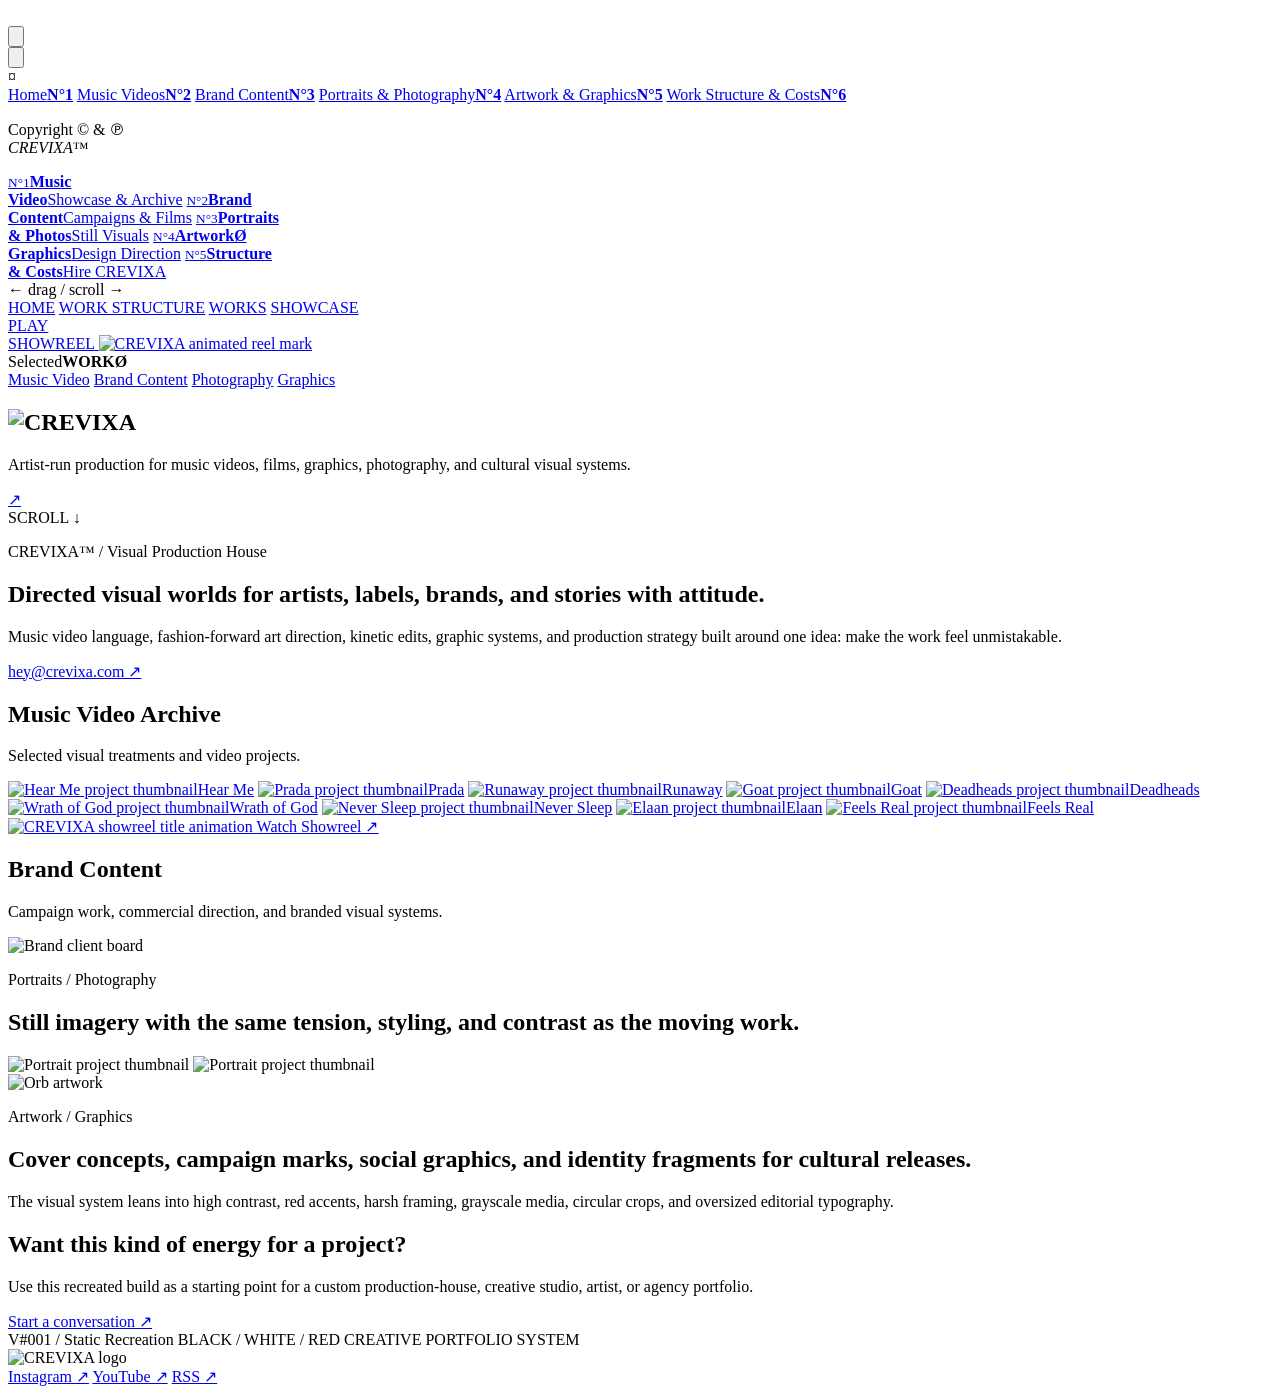
==== index.html @ 957555f8 "Add static site recreation" ====
<!doctype html>
<html lang="en">
<head>
  <meta charset="utf-8" />
  <meta name="viewport" content="width=device-width, initial-scale=1" />
  <title>CREVIXA™ — Static Recreation</title>
  <meta name="description" content="Artist-run music video, film, graphics, and photography production portfolio recreation." />
  <meta name="theme-color" content="#000000" />
  <link rel="preconnect" href="https://www.crevixa.com" />
  <link rel="stylesheet" href="styles.css" />
</head>
<body>
  <div class="loader" aria-hidden="true">
    <div class="loader__mask">
      <img src="https://www.crevixa.com/assets/loading_clean.b31c7c03.webp" alt="" />
    </div>
  </div>

  <button class="menu-toggle" type="button" aria-label="Open menu" aria-expanded="false">
    <img src="https://www.crevixa.com/assets/menu_open.3b8f55cd.svg" alt="" />
  </button>

  <aside class="mega-menu" aria-hidden="true">
    <button class="menu-close" type="button" aria-label="Close menu">
      <img src="https://www.crevixa.com/assets/close_menu.a699e392.svg" alt="" />
    </button>
    <div class="mega-menu__rule"></div>
    <div class="mega-menu__panel mega-menu__panel--left">
      <div class="kicker">¤</div>
      <nav class="menu-links" aria-label="Main menu">
        <a href="#home"><span>Home</span><b>N°1</b></a>
        <a href="#music-videos"><span>Music Videos</span><b>N°2</b></a>
        <a href="#brands"><span>Brand Content</span><b>N°3</b></a>
        <a href="#photography"><span>Portraits & Photography</span><b>N°4</b></a>
        <a href="#graphics"><span>Artwork & Graphics</span><b>N°5</b></a>
        <a href="#contact"><span>Work Structure & Costs</span><b>N°6</b></a>
      </nav>
      <p class="menu-credit">Copyright © & ℗<br /><em>CREVIXA™</em></p>
    </div>
    <div class="mega-menu__panel mega-menu__panel--right">
      <div class="menu-card-track" aria-label="Service cards">
        <a class="menu-card" href="#music-videos"><small>N°1</small><strong>Music<br />Video</strong><span>Showcase & Archive</span></a>
        <a class="menu-card" href="#brands"><small>N°2</small><strong>Brand<br />Content</strong><span>Campaigns & Films</span></a>
        <a class="menu-card" href="#photography"><small>N°3</small><strong>Portraits<br />& Photos</strong><span>Still Visuals</span></a>
        <a class="menu-card" href="#graphics"><small>N°4</small><strong>ArtworkØ<br />Graphics</strong><span>Design Direction</span></a>
        <a class="menu-card" href="#contact"><small>N°5</small><strong>Structure<br />& Costs</strong><span>Hire CREVIXA</span></a>
      </div>
      <div class="drag-note">← drag / scroll →</div>
    </div>
  </aside>

  <header class="site-header" id="site-header">
    <nav aria-label="Primary navigation">
      <a href="#home">HOME</a>
      <a href="#contact">WORK STRUCTURE</a>
      <a href="#music-videos">WORKS</a>
      <a href="#showcase">SHOWCASE</a>
    </nav>
  </header>

  <main id="home">
    <section class="hero section-shell">
      <div class="hero__grid">
        <a class="hero__reel" href="#showreel" aria-label="View showreel">
          <span>PLAY<br />SHOWREEL</span>
          <img src="https://www.crevixa.com/assets/hero_logo.8b06effd.gif" alt="CREVIXA animated reel mark" />
        </a>

        <div class="hero__work-list" aria-label="CREVIXA services">
          <div class="mini-title"><span>Selected</span><b>WORKØ</b></div>
          <a href="#music-videos"><span>Music Video</span><img src="https://www.crevixa.com/assets/work_1.81441544.svg" alt="" /></a>
          <a href="#brands"><span>Brand Content</span><img src="https://www.crevixa.com/assets/work_2.920edc82.svg" alt="" /></a>
          <a href="#photography"><span>Photography</span><img src="https://www.crevixa.com/assets/work_3.cf93d868.svg" alt="" /></a>
          <a href="#graphics"><span>Graphics</span><img src="https://www.crevixa.com/assets/work_4.23f5b604.svg" alt="" /></a>
        </div>

        <div class="hero__statement">
          <h1><img src="https://www.crevixa.com/assets/crevixa_logo_text.f744686b.png" alt="CREVIXA" /></h1>
          <p>Artist-run production for music videos, films, graphics, photography, and cultural visual systems.</p>
        </div>

        <a class="hero__cta" href="#contact">↗</a>
      </div>
      <span class="scroll-text">SCROLL <em>↓</em></span>
    </section>

    <section class="intro section-shell reveal" id="showcase">
      <div class="section-title">
        <p>CREVIXA™ / Visual Production House</p>
        <h2>Directed visual worlds for artists, labels, brands, and stories with attitude.</h2>
      </div>
      <div class="intro__body">
        <p>Music video language, fashion-forward art direction, kinetic edits, graphic systems, and production strategy built around one idea: make the work feel unmistakable.</p>
        <a href="mailto:hey@crevixa.com">hey@crevixa.com ↗</a>
      </div>
    </section>

    <section class="video-gallery section-shell reveal" id="music-videos">
      <div class="section-heading-row">
        <h2>Music Video Archive</h2>
        <p>Selected visual treatments and video projects.</p>
      </div>
      <div class="gallery-grid">
        <a class="project-card" href="https://www.youtube.com/watch?v=U-irWVtNvYI" target="_blank" rel="noreferrer"><img src="https://www.crevixa.com/assets/imghearme.e5c38432.jpg" alt="Hear Me project thumbnail" /><span>Hear Me</span></a>
        <a class="project-card" href="https://www.youtube.com/watch?v=PV4LMYstfnI" target="_blank" rel="noreferrer"><img src="https://www.crevixa.com/assets/imgprada.5fc9b369.jpg" alt="Prada project thumbnail" /><span>Prada</span></a>
        <a class="project-card" href="https://www.youtube.com/watch?v=g5m9GhZy8yw" target="_blank" rel="noreferrer"><img src="https://www.crevixa.com/assets/imgrunaway.693dea52.jpg" alt="Runaway project thumbnail" /><span>Runaway</span></a>
        <a class="project-card" href="https://www.youtube.com/watch?v=X8Uf3hu0hWY" target="_blank" rel="noreferrer"><img src="https://www.crevixa.com/assets/imggoat.bcba6bfb.jpg" alt="Goat project thumbnail" /><span>Goat</span></a>
        <a class="project-card" href="https://www.youtube.com/watch?v=gY2QcmUZY40" target="_blank" rel="noreferrer"><img src="https://www.crevixa.com/assets/imgdeadheads.512b07a9.jpg" alt="Deadheads project thumbnail" /><span>Deadheads</span></a>
        <a class="project-card" href="https://www.youtube.com/watch?v=aY7XiqL4Pl0" target="_blank" rel="noreferrer"><img src="https://www.crevixa.com/assets/imgwrathofgod.1bf06a4a.jpg" alt="Wrath of God project thumbnail" /><span>Wrath of God</span></a>
        <a class="project-card" href="https://www.youtube.com/watch?v=lLjz6ukOBMo" target="_blank" rel="noreferrer"><img src="https://www.crevixa.com/assets/imgneversleep.1d078b48.jpg" alt="Never Sleep project thumbnail" /><span>Never Sleep</span></a>
        <a class="project-card" href="https://www.youtube.com/watch?v=Ra0jm7CXudY" target="_blank" rel="noreferrer"><img src="https://www.crevixa.com/assets/imgelaan.c8cdcded.jpg" alt="Elaan project thumbnail" /><span>Elaan</span></a>
        <a class="project-card" href="https://www.youtube.com/watch?v=IR0aZmA46tQ" target="_blank" rel="noreferrer"><img src="https://www.crevixa.com/assets/imgfeelsreal.31aed12e.jpg" alt="Feels Real project thumbnail" /><span>Feels Real</span></a>
      </div>
    </section>

    <section class="showreel section-shell reveal" id="showreel">
      <a class="showreel__media" href="https://drive.google.com/file/d/1x39uSovIt-E7dIQ4CgHa0TUeuNQHgRA4/view" target="_blank" rel="noreferrer">
        <img src="https://www.crevixa.com/assets/showreeltitle.68cf6143.gif" alt="CREVIXA showreel title animation" />
        <span>Watch Showreel ↗</span>
      </a>
    </section>

    <section class="brand-section section-shell reveal" id="brands">
      <div class="section-heading-row">
        <h2>Brand Content</h2>
        <p>Campaign work, commercial direction, and branded visual systems.</p>
      </div>
      <img class="brand-board" src="https://www.crevixa.com/assets/brands_crevixa.4ab4e06f.jpg" alt="Brand client board" />
    </section>

    <section class="split-section section-shell reveal" id="photography">
      <div>
        <p class="eyebrow">Portraits / Photography</p>
        <h2>Still imagery with the same tension, styling, and contrast as the moving work.</h2>
      </div>
      <div class="mini-gallery">
        <img src="https://www.crevixa.com/assets/imgjaqeen.d6c6f140.jpg" alt="Portrait project thumbnail" />
        <img src="https://www.crevixa.com/assets/imguncleji.7f111609.jpg" alt="Portrait project thumbnail" />
      </div>
    </section>

    <section class="split-section split-section--reverse section-shell reveal" id="graphics">
      <div class="orb-wrap"><img src="https://www.crevixa.com/assets/orb_2.a810817e.svg" alt="Orb artwork" /></div>
      <div>
        <p class="eyebrow">Artwork / Graphics</p>
        <h2>Cover concepts, campaign marks, social graphics, and identity fragments for cultural releases.</h2>
        <p>The visual system leans into high contrast, red accents, harsh framing, grayscale media, circular crops, and oversized editorial typography.</p>
      </div>
    </section>

    <section class="contact section-shell reveal" id="contact">
      <div class="contact__panel">
        <h2>Want this kind of energy for a project?</h2>
        <p>Use this recreated build as a starting point for a custom production-house, creative studio, artist, or agency portfolio.</p>
        <a href="mailto:hey@crevixa.com">Start a conversation ↗</a>
      </div>
      <div class="contact__meta">
        <span>V#001 / Static Recreation</span>
        <span>BLACK / WHITE / RED</span>
        <span>CREATIVE PORTFOLIO SYSTEM</span>
      </div>
    </section>
  </main>

  <footer class="site-footer">
    <img src="https://www.crevixa.com/assets/crevixa_logo.65978054.svg" alt="CREVIXA logo" />
    <nav aria-label="Social links">
      <a href="https://www.instagram.com/crevixa" target="_blank" rel="noreferrer">Instagram ↗</a>
      <a href="https://youtube.com/crevixa" target="_blank" rel="noreferrer">YouTube ↗</a>
      <a href="https://linktr.ee/crevixa" target="_blank" rel="noreferrer">RSS ↗</a>
    </nav>
  </footer>

  <script src="script.js"></script>
</body>
</html>
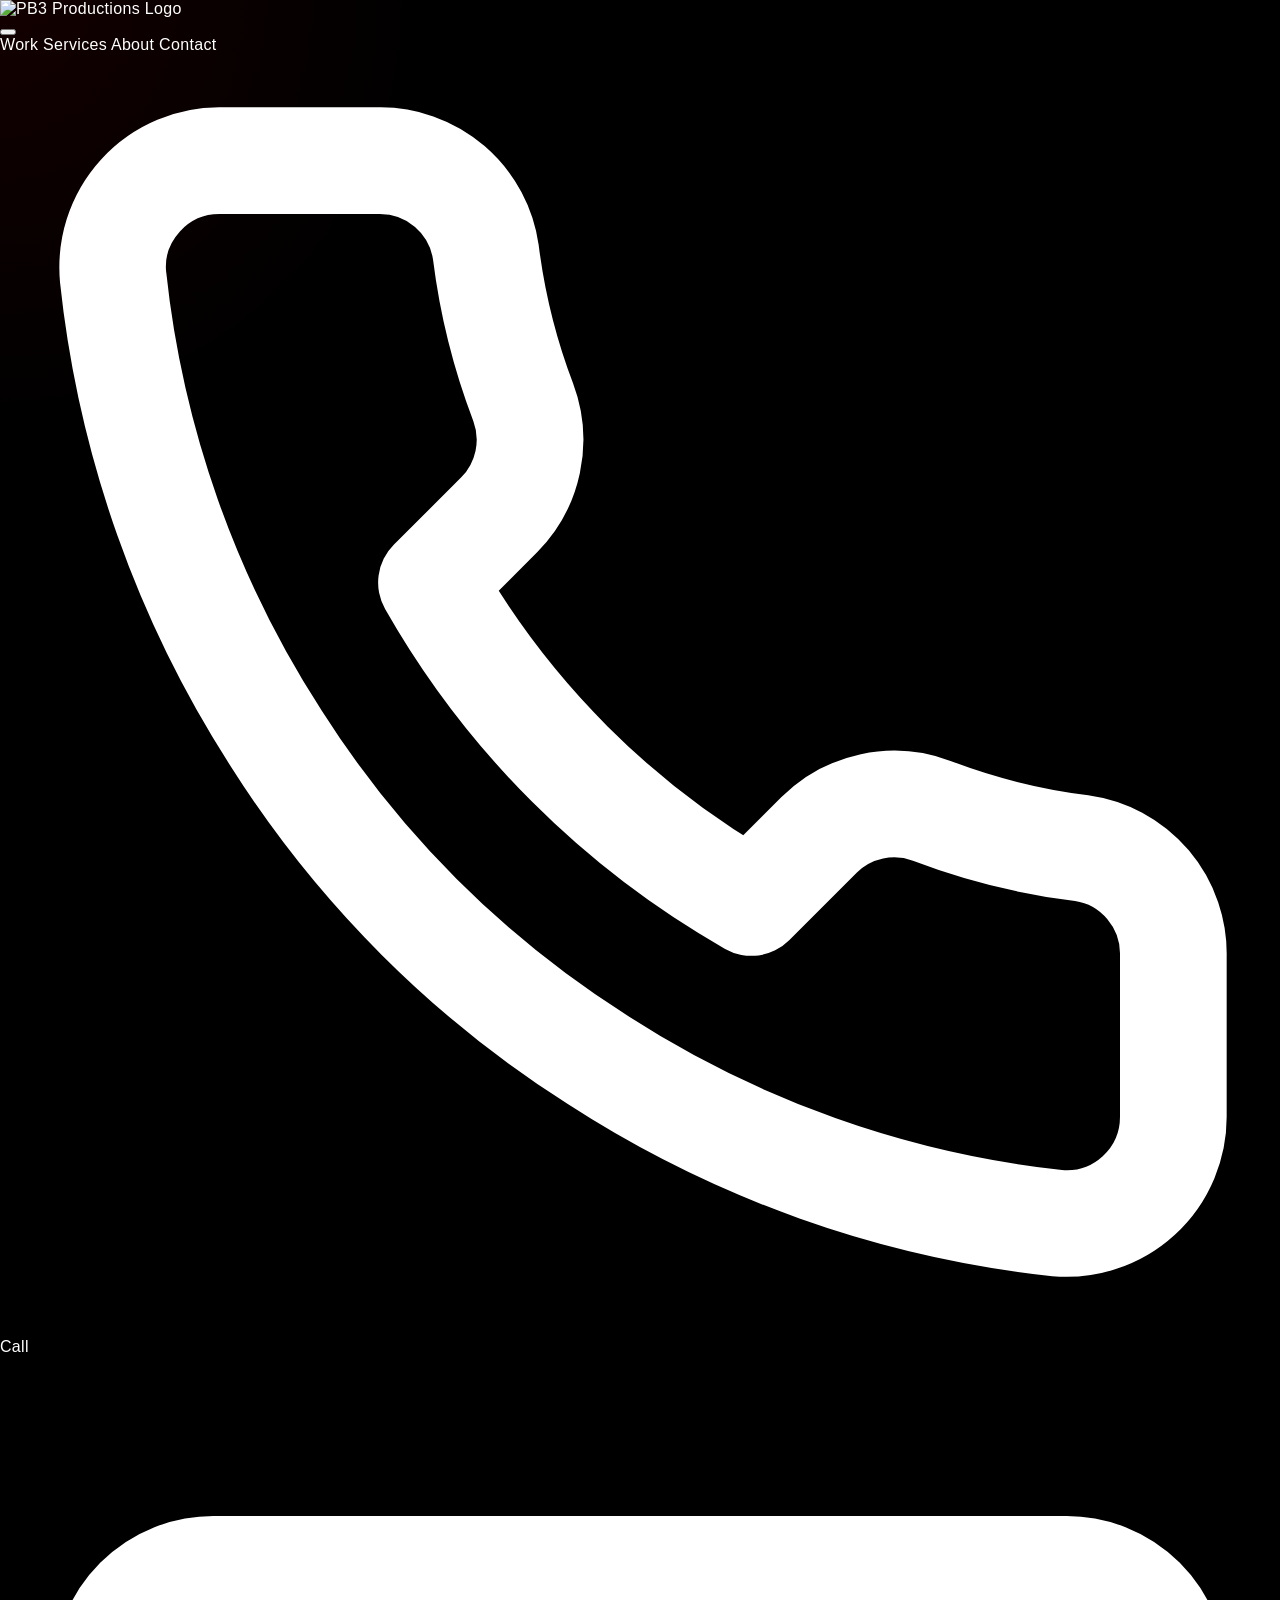
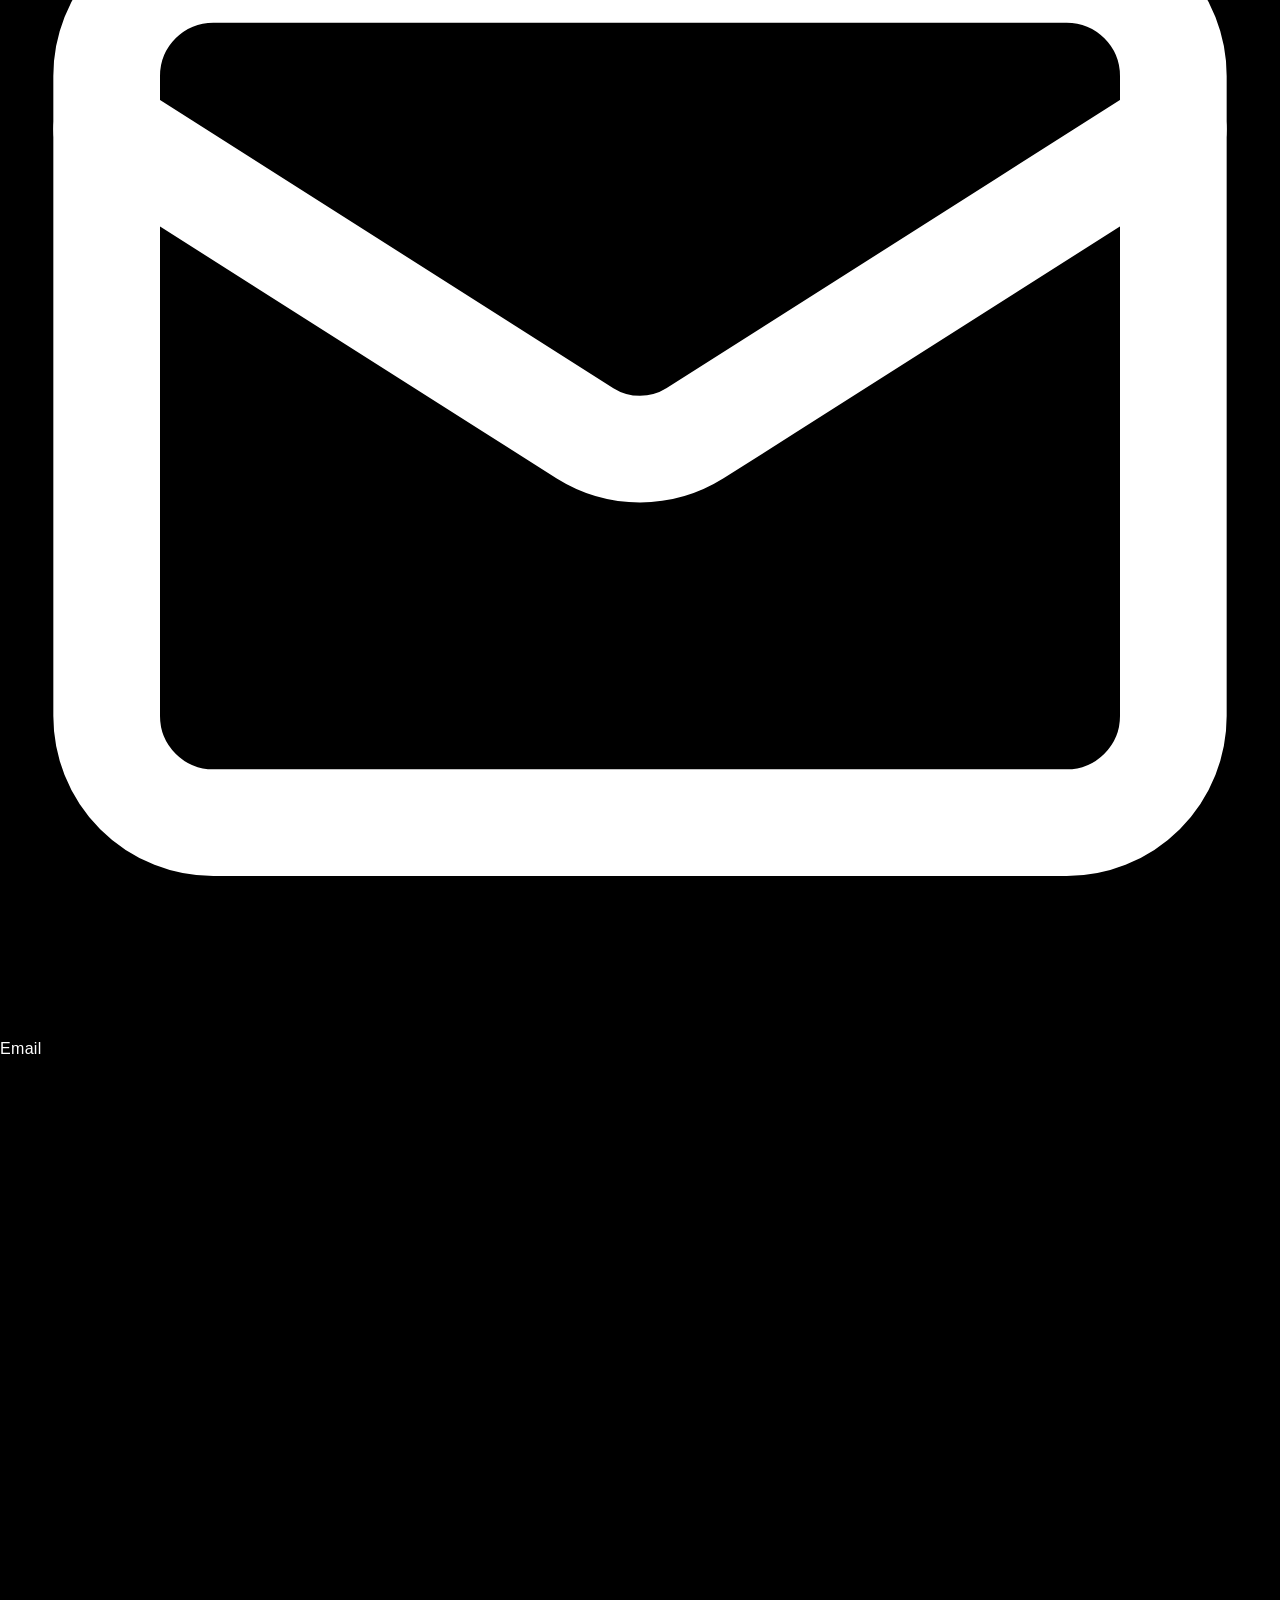
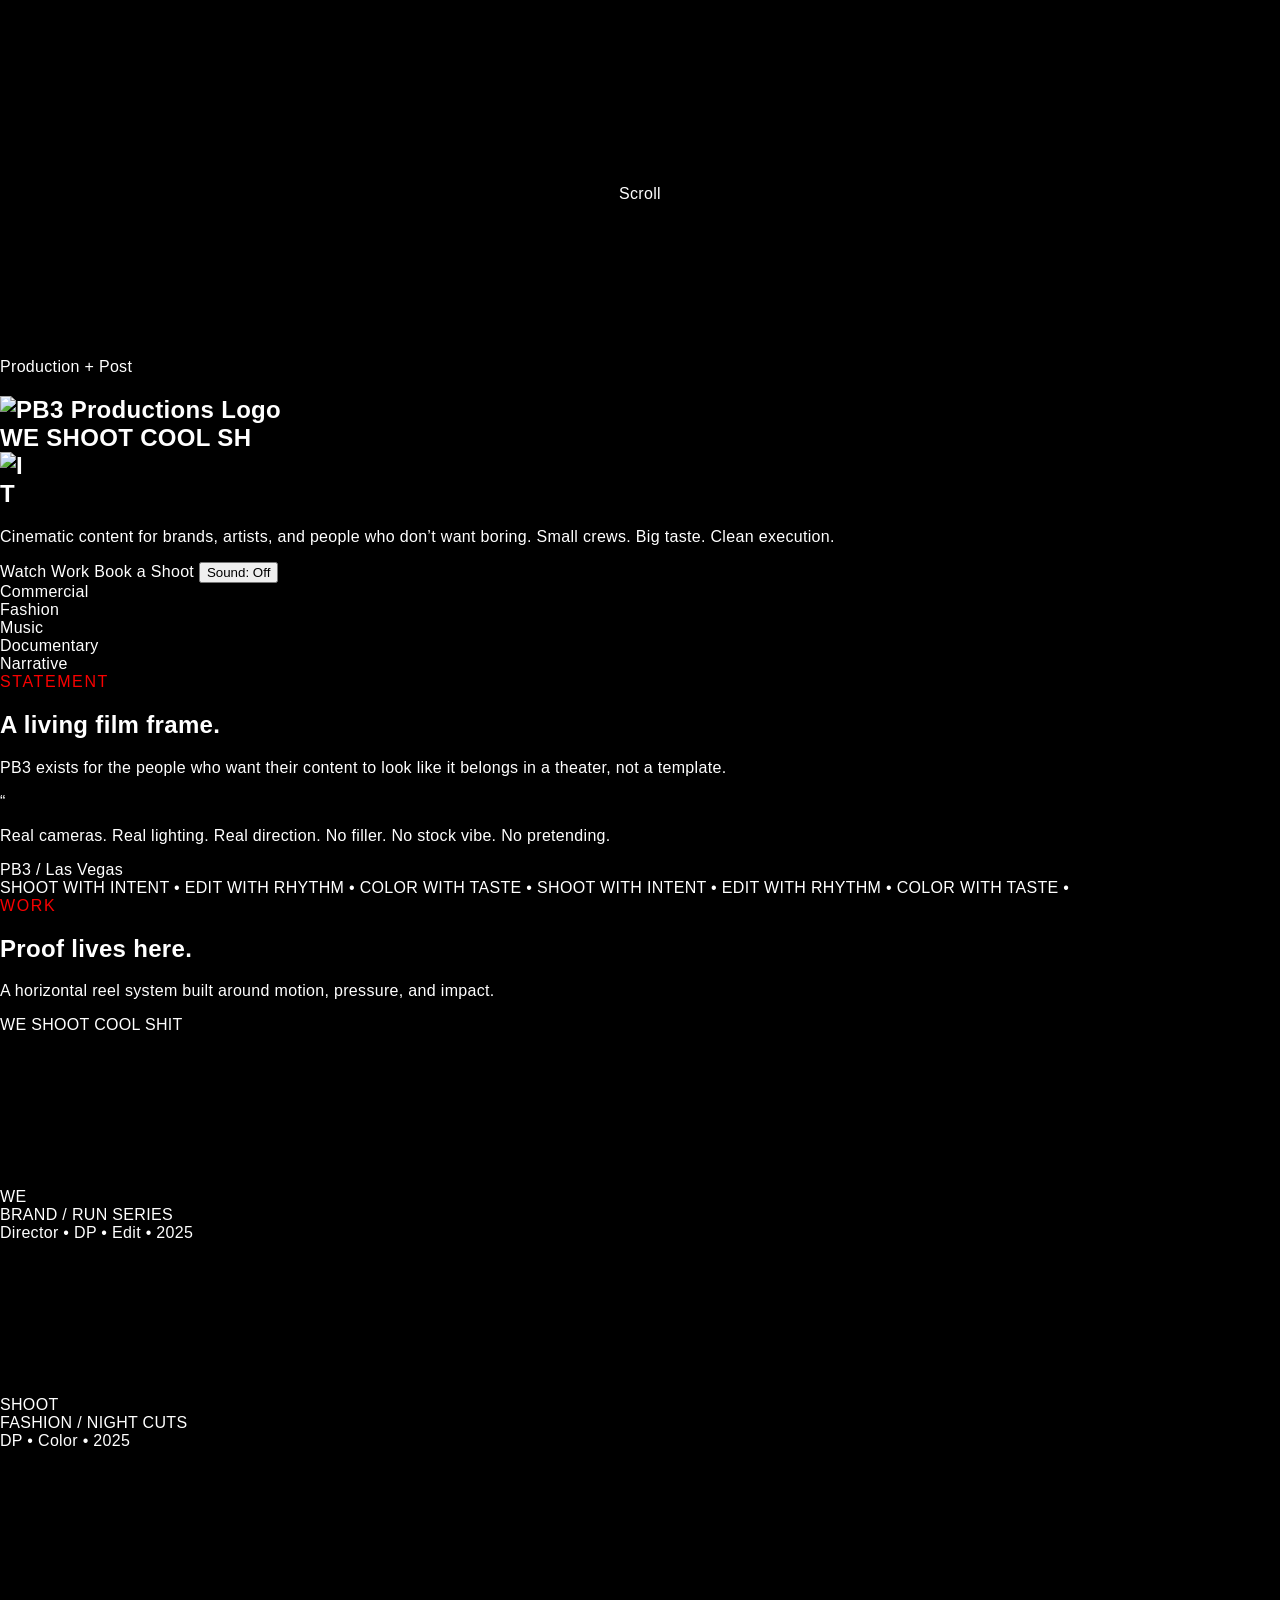
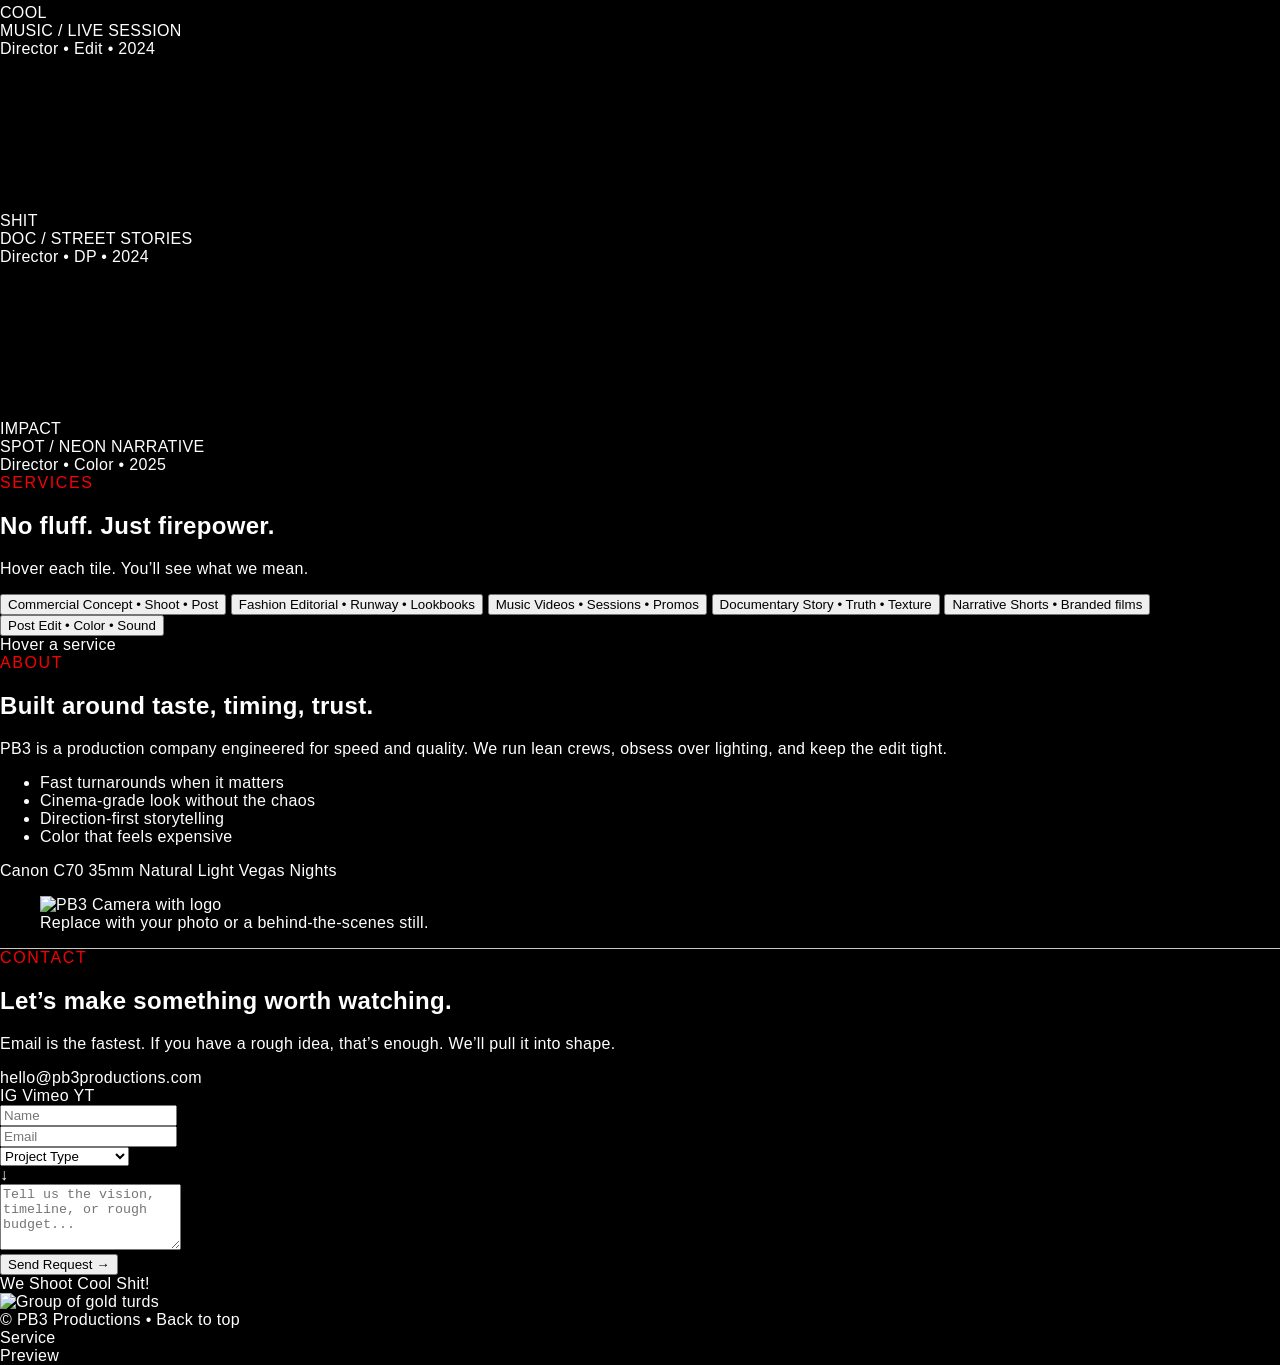
==== commit 86959fe2: "Swap site content to PB3 Productions" ====
--- a/index.html
+++ b/index.html
@@ -1,176 +1,418 @@
 <!doctype html>
-<html lang="en">
+<html lang="en" id="top">
 <head>
   <meta charset="utf-8" />
-  <meta name="viewport" content="width=device-width, initial-scale=1" />
-  <title>CREVIXA™ — Static Recreation</title>
-  <meta name="description" content="Artist-run music video, film, graphics, and photography production portfolio recreation." />
-  <meta name="theme-color" content="#000000" />
-  <link rel="preconnect" href="https://www.crevixa.com" />
+  <meta name="viewport" content="width=device-width,initial-scale=1" />
+  <meta name="description" content="PB3 Productions - We Shoot Cool Shit. Cinematic content for brands, artists, and people who don’t want boring." />
+  <title>PB3 Productions | We Shoot Cool Shit</title>
+  <meta name="theme-color" content="#050505" />
+
+  <link rel="preconnect" href="https://fonts.googleapis.com" />
+  <link rel="preconnect" href="https://fonts.gstatic.com" crossorigin />
+  <link href="https://fonts.googleapis.com/css2?family=Antonio:wght@300;400;600;700&family=IBM+Plex+Mono:wght@300;400;500&display=swap" rel="stylesheet" />
   <link rel="stylesheet" href="styles.css" />
+
+  <script defer src="https://cdnjs.cloudflare.com/ajax/libs/gsap/3.12.5/gsap.min.js"></script>
+  <script defer src="https://cdnjs.cloudflare.com/ajax/libs/gsap/3.12.5/ScrollTrigger.min.js"></script>
+  <script defer src="script.js"></script>
 </head>
+
 <body>
-  <div class="loader" aria-hidden="true">
-    <div class="loader__mask">
-      <img src="https://www.crevixa.com/assets/loading_clean.b31c7c03.webp" alt="" />
+  <div class="grain" aria-hidden="true"></div>
+  <div class="scanlines" aria-hidden="true"></div>
+
+  <audio id="backgroundAudio" src="https://lasvegaspartybuses.com/wp-content/uploads/2025/12/rave-instrumental-1-375689.mp3" loop preload="auto"></audio>
+
+  <header class="topbar" id="siteHeader">
+    <a class="brand" href="#top" aria-label="PB3 Productions Home">
+      <img src="https://lasvegaspartybuses.com/wp-content/uploads/2025/12/PRODUCTIONS1.svg" alt="PB3 Productions Logo" class="nav-brand-logo" />
+    </a>
+
+    <button class="mobileMenuBtn" type="button" aria-label="Open navigation" aria-expanded="false">
+      <span></span><span></span>
+    </button>
+
+    <nav class="nav" aria-label="Primary navigation">
+      <a href="#work" class="navLink">Work</a>
+      <a href="#services" class="navLink">Services</a>
+      <a href="#about" class="navLink">About</a>
+      <a href="#contact" class="navLink">Contact</a>
+      <div class="navCtaGroup">
+        <a href="tel:+15551234567" class="btn contact-btn" aria-label="Call PB3 Productions">
+          <svg class="btn-contact-icon" xmlns="http://www.w3.org/2000/svg" viewBox="0 0 24 24" fill="none" stroke="currentColor" stroke-width="2" stroke-linecap="round" stroke-linejoin="round" aria-hidden="true">
+            <path d="M22 16.92v3a2 2 0 0 1-2.18 2 19.79 19.79 0 0 1-8.63-3.07 19.5 19.5 0 0 1-6-6 19.79 19.79 0 0 1-3.07-8.67A2 2 0 0 1 4.11 2h3a2 2 0 0 1 2 1.72 12.05 12.05 0 0 0 .7 2.81 2 2 0 0 1-.45 2.11L8.09 9.91a16 16 0 0 0 6 6l1.27-1.27a2 2 0 0 1 2.11-.45 12.05 12.05 0 0 0 2.81.7A2 2 0 0 1 22 16.92z"></path>
+          </svg>
+          <span>Call</span>
+        </a>
+        <a href="mailto:hello@pb3productions.com" class="btn contact-btn" aria-label="Email PB3 Productions">
+          <svg class="btn-contact-icon" xmlns="http://www.w3.org/2000/svg" viewBox="0 0 24 24" fill="none" stroke="currentColor" stroke-width="2" stroke-linecap="round" stroke-linejoin="round" aria-hidden="true">
+            <rect x="2" y="4" width="20" height="16" rx="2"></rect>
+            <path d="m22 7-8.97 5.7a1.94 1.94 0 0 1-2.06 0L2 7"></path>
+          </svg>
+          <span>Email</span>
+        </a>
+      </div>
+    </nav>
+  </header>
+
+  <main>
+    <section class="hero" aria-label="PB3 Hero">
+      <div class="heroBg" aria-hidden="true">
+        <video class="heroVid" autoplay muted loop playsinline preload="metadata" poster="https://lasvegaspartybuses.com/wp-content/uploads/2025/12/Untitled-design36.png">
+          <source src="https://lasvegaspartybuses.com/wp-content/uploads/2025/12/Productions3.mp4" type="video/mp4" />
+        </video>
+        <div class="heroVignette"></div>
+      </div>
+      <div class="scrollHint" aria-hidden="true">
+        <span>Scroll</span>
+        <div class="scrollLine"></div>
+      </div>
+    </section>
+
+    <section id="hero-content-reveal" class="section hero-content-reveal">
+      <div class="wrap">
+        <div class="heroKicker hero-reveal-item">Production + Post</div>
+
+        <h1 class="heroTitle hero-reveal-item">
+          <img src="https://lasvegaspartybuses.com/wp-content/uploads/2025/12/PRODUCTIONS1.svg" alt="PB3 Productions Logo" class="heroLogo" />
+          <span class="heroTitleTag">WE SHOOT COOL SH<img class="turd-i" src="https://lasvegaspartybuses.com/wp-content/uploads/2025/12/Untitled-design15.svg" alt="I" />T</span>
+        </h1>
+
+        <p class="heroSub hero-reveal-item">
+          Cinematic content for brands, artists, and people who don’t want boring.
+          Small crews. Big taste. Clean execution.
+        </p>
+
+        <div class="heroActions hero-reveal-item">
+          <a href="#work" class="btn primary">Watch Work</a>
+          <a href="#contact" class="btn ghost">Book a Shoot</a>
+          <button class="btn icon" id="soundToggle" type="button" aria-pressed="false" title="Toggle sound">
+            <span class="iconDot"></span>
+            <span class="iconText">Sound: Off</span>
+          </button>
+        </div>
+
+        <div class="heroMeta hero-reveal-item" aria-label="Production categories">
+          <div class="metaPill">Commercial</div>
+          <div class="metaPill">Fashion</div>
+          <div class="metaPill">Music</div>
+          <div class="metaPill">Documentary</div>
+          <div class="metaPill">Narrative</div>
+        </div>
+      </div>
+    </section>
+
+    <section class="section statement">
+      <div class="wrap">
+        <div class="sectionHead">
+          <div class="eyebrow">Statement</div>
+          <h2 class="h2">A living film frame.</h2>
+        </div>
+
+        <div class="statementGrid">
+          <p class="lede">
+            PB3 exists for the people who want their content to look like it belongs in a theater,
+            not a template.
+          </p>
+
+          <div class="quoteCard">
+            <div class="quoteMark">“</div>
+            <p class="quoteText">
+              Real cameras. Real lighting. Real direction.
+              No filler. No stock vibe. No pretending.
+            </p>
+            <div class="quoteCred">
+              <span class="mono">PB3 /</span> <span class="mono">Las Vegas</span>
+            </div>
+          </div>
+        </div>
+      </div>
+    </section>
+
+    <section class="interrupt" aria-label="PB3 Marquee">
+      <div class="marquee">
+        <div class="marqueeTrack">
+          <span>SHOOT WITH INTENT</span>
+          <span>•</span>
+          <span>EDIT WITH RHYTHM</span>
+          <span>•</span>
+          <span>COLOR WITH TASTE</span>
+          <span>•</span>
+          <span>SHOOT WITH INTENT</span>
+          <span>•</span>
+          <span>EDIT WITH RHYTHM</span>
+          <span>•</span>
+          <span>COLOR WITH TASTE</span>
+          <span>•</span>
+        </div>
+      </div>
+    </section>
+
+    <section id="work" class="section work">
+      <div class="wrap">
+        <div class="sectionHead">
+          <div class="eyebrow">Work</div>
+          <h2 class="h2">Proof lives here.</h2>
+          <p class="sub">A horizontal reel system built around motion, pressure, and impact.</p>
+        </div>
+      </div>
+
+      <div class="reel" aria-label="PB3 Work Reel">
+        <div class="reelBgText" aria-hidden="true">
+          <span>WE</span>
+          <span>SHOOT</span>
+          <span>COOL</span>
+          <span>SHIT</span>
+        </div>
+
+        <div class="reelInner" id="reelInner">
+          <article class="reelCard" tabindex="0" data-reveal-text="WE">
+            <div class="reelStage">
+              <div class="reelMedia">
+                <video class="cardVid" autoplay loop muted playsinline preload="metadata">
+                  <source src="https://i.imgur.com/Ap8pNcl.mp4" type="video/mp4" />
+                </video>
+                <div class="reelOverlay">
+                  <div class="reelRevealText">WE</div>
+                  <div class="reelTitle">BRAND / RUN SERIES</div>
+                  <div class="reelMeta mono">Director • DP • Edit • 2025</div>
+                </div>
+              </div>
+            </div>
+          </article>
+
+          <article class="reelCard" tabindex="0" data-reveal-text="SHOOT">
+            <div class="reelStage">
+              <div class="reelMedia">
+                <video class="cardVid" autoplay loop muted playsinline preload="metadata">
+                  <source src="https://i.imgur.com/yloxb75.mp4" type="video/mp4" />
+                </video>
+                <div class="reelOverlay">
+                  <div class="reelRevealText">SHOOT</div>
+                  <div class="reelTitle">FASHION / NIGHT CUTS</div>
+                  <div class="reelMeta mono">DP • Color • 2025</div>
+                </div>
+              </div>
+            </div>
+          </article>
+
+          <article class="reelCard" tabindex="0" data-reveal-text="COOL">
+            <div class="reelStage">
+              <div class="reelMedia">
+                <video class="cardVid" autoplay loop muted playsinline preload="metadata">
+                  <source src="https://i.imgur.com/Zk7xv85.mp4" type="video/mp4" />
+                </video>
+                <div class="reelOverlay">
+                  <div class="reelRevealText">COOL</div>
+                  <div class="reelTitle">MUSIC / LIVE SESSION</div>
+                  <div class="reelMeta mono">Director • Edit • 2024</div>
+                </div>
+              </div>
+            </div>
+          </article>
+
+          <article class="reelCard" tabindex="0" data-reveal-text="SHIT">
+            <div class="reelStage">
+              <div class="reelMedia">
+                <video class="cardVid" autoplay loop muted playsinline preload="metadata">
+                  <source src="https://i.imgur.com/j7xXmCo.mp4" type="video/mp4" />
+                </video>
+                <div class="reelOverlay">
+                  <div class="reelRevealText">SHIT</div>
+                  <div class="reelTitle">DOC / STREET STORIES</div>
+                  <div class="reelMeta mono">Director • DP • 2024</div>
+                </div>
+              </div>
+            </div>
+          </article>
+
+          <article class="reelCard" tabindex="0" data-reveal-text="IMPACT">
+            <div class="reelStage">
+              <div class="reelMedia">
+                <video class="cardVid" autoplay loop muted playsinline preload="metadata">
+                  <source src="https://i.imgur.com/XxEqYCf.mp4" type="video/mp4" />
+                </video>
+                <div class="reelOverlay">
+                  <div class="reelRevealText">IMPACT</div>
+                  <div class="reelTitle">SPOT / NEON NARRATIVE</div>
+                  <div class="reelMeta mono">Director • Color • 2025</div>
+                </div>
+              </div>
+            </div>
+          </article>
+        </div>
+      </div>
+    </section>
+
+    <section id="services" class="section services">
+      <div class="wrap">
+        <div class="sectionHead">
+          <div class="eyebrow">Services</div>
+          <h2 class="h2">No fluff. Just firepower.</h2>
+          <p class="sub">Hover each tile. You’ll see what we mean.</p>
+        </div>
+
+        <div class="serviceGrid">
+          <button class="serviceTile" type="button" data-service="Commercial">
+            <span class="serviceBig">Commercial</span>
+            <span class="serviceSmall mono">Concept • Shoot • Post</span>
+          </button>
+
+          <button class="serviceTile" type="button" data-service="Fashion">
+            <span class="serviceBig">Fashion</span>
+            <span class="serviceSmall mono">Editorial • Runway • Lookbooks</span>
+          </button>
+
+          <button class="serviceTile" type="button" data-service="Music">
+            <span class="serviceBig">Music</span>
+            <span class="serviceSmall mono">Videos • Sessions • Promos</span>
+          </button>
+
+          <button class="serviceTile" type="button" data-service="Documentary">
+            <span class="serviceBig">Documentary</span>
+            <span class="serviceSmall mono">Story • Truth • Texture</span>
+          </button>
+
+          <button class="serviceTile" type="button" data-service="Narrative">
+            <span class="serviceBig">Narrative</span>
+            <span class="serviceSmall mono">Shorts • Branded films</span>
+          </button>
+
+          <button class="serviceTile" type="button" data-service="Post">
+            <span class="serviceBig">Post</span>
+            <span class="serviceSmall mono">Edit • Color • Sound</span>
+          </button>
+        </div>
+
+        <div class="servicePreview" aria-hidden="true">
+          <div class="servicePreviewInner">
+            <div class="previewLabel mono" id="previewLabel">Hover a service</div>
+            <div class="previewPulse"></div>
+          </div>
+        </div>
+      </div>
+    </section>
+
+    <section id="about" class="section about">
+      <div class="wrap">
+        <div class="sectionHead">
+          <div class="eyebrow">About</div>
+          <h2 class="h2">Built around taste, timing, trust.</h2>
+        </div>
+
+        <div class="aboutGrid">
+          <div class="aboutCard">
+            <p class="lede">
+              PB3 is a production company engineered for speed and quality.
+              We run lean crews, obsess over lighting, and keep the edit tight.
+            </p>
+
+            <ul class="aboutList mono">
+              <li><span class="dot"></span> Fast turnarounds when it matters</li>
+              <li><span class="dot"></span> Cinema-grade look without the chaos</li>
+              <li><span class="dot"></span> Direction-first storytelling</li>
+              <li><span class="dot"></span> Color that feels expensive</li>
+            </ul>
+
+            <div class="aboutCaps mono">
+              <span>Canon C70</span>
+              <span>35mm</span>
+              <span>Natural Light</span>
+              <span>Vegas Nights</span>
+            </div>
+          </div>
+
+          <figure class="portrait">
+            <img src="https://lasvegaspartybuses.com/wp-content/uploads/2025/12/PB3-Camera-with-logo.png" alt="PB3 Camera with logo" loading="lazy" />
+            <figcaption class="mono">
+              Replace with your photo or a behind-the-scenes still.
+            </figcaption>
+          </figure>
+        </div>
+      </div>
+    </section>
+
+    <section id="contact" class="section contact">
+      <div class="wrap">
+        <div class="contactCard">
+          <div class="contactLeft">
+            <div class="eyebrow">Contact</div>
+            <h2 class="h2">Let’s make something worth watching.</h2>
+            <p class="sub">
+              Email is the fastest. If you have a rough idea, that’s enough.
+              We’ll pull it into shape.
+            </p>
+
+            <div class="contactLinks">
+              <a class="contactLink" href="mailto:hello@pb3productions.com">hello@pb3productions.com</a>
+              <div class="contactRow mono">
+                <a href="#" class="iconLink" aria-label="Instagram">IG</a>
+                <a href="#" class="iconLink" aria-label="Vimeo">Vimeo</a>
+                <a href="#" class="iconLink" aria-label="YouTube">YT</a>
+              </div>
+            </div>
+          </div>
+
+          <div class="contactRight">
+            <form class="pb3-form" action="https://formspree.io/f/YOUR_FORM_ID" method="POST">
+              <div class="form-row">
+                <div class="input-group">
+                  <input class="mono input-field" type="text" name="name" placeholder="Name" required />
+                </div>
+                <div class="input-group">
+                  <input class="mono input-field" type="email" name="email" placeholder="Email" required />
+                </div>
+              </div>
+
+              <div class="form-row">
+                <div class="input-group full">
+                  <select class="mono input-field select-field" name="service">
+                    <option value="" disabled selected>Project Type</option>
+                    <option value="Commercial">Commercial / Ad</option>
+                    <option value="Music Video">Music Video</option>
+                    <option value="Fashion">Fashion / Editorial</option>
+                    <option value="Documentary">Documentary</option>
+                    <option value="Narrative">Narrative / Film</option>
+                    <option value="Other">Other</option>
+                  </select>
+                  <div class="select-arrow">↓</div>
+                </div>
+              </div>
+
+              <div class="form-row">
+                <div class="input-group full">
+                  <textarea class="mono input-field area-field" name="message" rows="4" placeholder="Tell us the vision, timeline, or rough budget..." required></textarea>
+                </div>
+              </div>
+
+              <button type="submit" class="btn primary wide form-submit-btn">
+                <span>Send Request</span>
+                <span class="mono">→</span>
+              </button>
+            </form>
+          </div>
+        </div>
+
+        <footer class="footer mono">
+          <div class="turdGroup">
+            <div class="comicBubble">We Shoot Cool Shit!</div>
+            <img class="turd goldTurd" src="https://lasvegaspartybuses.com/wp-content/uploads/2025/12/Group-of-gold-turds2.svg" alt="Group of gold turds" aria-hidden="true" />
+          </div>
+          <div class="footer-content-inner">
+            <span>© <span id="year"></span> PB3 Productions</span>
+            <span class="footerSep">•</span>
+            <a href="#top" class="toTop">Back to top</a>
+          </div>
+        </footer>
+      </div>
+    </section>
+  </main>
+
+  <div class="tooltip" id="tooltip" role="status" aria-live="polite" aria-hidden="true">
+    <div class="tooltipInner">
+      <div class="tooltipTitle" id="tooltipTitle">Service</div>
+      <div class="tooltipText mono" id="tooltipText">Preview</div>
     </div>
   </div>
-
-  <button class="menu-toggle" type="button" aria-label="Open menu" aria-expanded="false">
-    <img src="https://www.crevixa.com/assets/menu_open.3b8f55cd.svg" alt="" />
-  </button>
-
-  <aside class="mega-menu" aria-hidden="true">
-    <button class="menu-close" type="button" aria-label="Close menu">
-      <img src="https://www.crevixa.com/assets/close_menu.a699e392.svg" alt="" />
-    </button>
-    <div class="mega-menu__rule"></div>
-    <div class="mega-menu__panel mega-menu__panel--left">
-      <div class="kicker">¤</div>
-      <nav class="menu-links" aria-label="Main menu">
-        <a href="#home"><span>Home</span><b>N°1</b></a>
-        <a href="#music-videos"><span>Music Videos</span><b>N°2</b></a>
-        <a href="#brands"><span>Brand Content</span><b>N°3</b></a>
-        <a href="#photography"><span>Portraits & Photography</span><b>N°4</b></a>
-        <a href="#graphics"><span>Artwork & Graphics</span><b>N°5</b></a>
-        <a href="#contact"><span>Work Structure & Costs</span><b>N°6</b></a>
-      </nav>
-      <p class="menu-credit">Copyright © & ℗<br /><em>CREVIXA™</em></p>
-    </div>
-    <div class="mega-menu__panel mega-menu__panel--right">
-      <div class="menu-card-track" aria-label="Service cards">
-        <a class="menu-card" href="#music-videos"><small>N°1</small><strong>Music<br />Video</strong><span>Showcase & Archive</span></a>
-        <a class="menu-card" href="#brands"><small>N°2</small><strong>Brand<br />Content</strong><span>Campaigns & Films</span></a>
-        <a class="menu-card" href="#photography"><small>N°3</small><strong>Portraits<br />& Photos</strong><span>Still Visuals</span></a>
-        <a class="menu-card" href="#graphics"><small>N°4</small><strong>ArtworkØ<br />Graphics</strong><span>Design Direction</span></a>
-        <a class="menu-card" href="#contact"><small>N°5</small><strong>Structure<br />& Costs</strong><span>Hire CREVIXA</span></a>
-      </div>
-      <div class="drag-note">← drag / scroll →</div>
-    </div>
-  </aside>
-
-  <header class="site-header" id="site-header">
-    <nav aria-label="Primary navigation">
-      <a href="#home">HOME</a>
-      <a href="#contact">WORK STRUCTURE</a>
-      <a href="#music-videos">WORKS</a>
-      <a href="#showcase">SHOWCASE</a>
-    </nav>
-  </header>
-
-  <main id="home">
-    <section class="hero section-shell">
-      <div class="hero__grid">
-        <a class="hero__reel" href="#showreel" aria-label="View showreel">
-          <span>PLAY<br />SHOWREEL</span>
-          <img src="https://www.crevixa.com/assets/hero_logo.8b06effd.gif" alt="CREVIXA animated reel mark" />
-        </a>
-
-        <div class="hero__work-list" aria-label="CREVIXA services">
-          <div class="mini-title"><span>Selected</span><b>WORKØ</b></div>
-          <a href="#music-videos"><span>Music Video</span><img src="https://www.crevixa.com/assets/work_1.81441544.svg" alt="" /></a>
-          <a href="#brands"><span>Brand Content</span><img src="https://www.crevixa.com/assets/work_2.920edc82.svg" alt="" /></a>
-          <a href="#photography"><span>Photography</span><img src="https://www.crevixa.com/assets/work_3.cf93d868.svg" alt="" /></a>
-          <a href="#graphics"><span>Graphics</span><img src="https://www.crevixa.com/assets/work_4.23f5b604.svg" alt="" /></a>
-        </div>
-
-        <div class="hero__statement">
-          <h1><img src="https://www.crevixa.com/assets/crevixa_logo_text.f744686b.png" alt="CREVIXA" /></h1>
-          <p>Artist-run production for music videos, films, graphics, photography, and cultural visual systems.</p>
-        </div>
-
-        <a class="hero__cta" href="#contact">↗</a>
-      </div>
-      <span class="scroll-text">SCROLL <em>↓</em></span>
-    </section>
-
-    <section class="intro section-shell reveal" id="showcase">
-      <div class="section-title">
-        <p>CREVIXA™ / Visual Production House</p>
-        <h2>Directed visual worlds for artists, labels, brands, and stories with attitude.</h2>
-      </div>
-      <div class="intro__body">
-        <p>Music video language, fashion-forward art direction, kinetic edits, graphic systems, and production strategy built around one idea: make the work feel unmistakable.</p>
-        <a href="mailto:hey@crevixa.com">hey@crevixa.com ↗</a>
-      </div>
-    </section>
-
-    <section class="video-gallery section-shell reveal" id="music-videos">
-      <div class="section-heading-row">
-        <h2>Music Video Archive</h2>
-        <p>Selected visual treatments and video projects.</p>
-      </div>
-      <div class="gallery-grid">
-        <a class="project-card" href="https://www.youtube.com/watch?v=U-irWVtNvYI" target="_blank" rel="noreferrer"><img src="https://www.crevixa.com/assets/imghearme.e5c38432.jpg" alt="Hear Me project thumbnail" /><span>Hear Me</span></a>
-        <a class="project-card" href="https://www.youtube.com/watch?v=PV4LMYstfnI" target="_blank" rel="noreferrer"><img src="https://www.crevixa.com/assets/imgprada.5fc9b369.jpg" alt="Prada project thumbnail" /><span>Prada</span></a>
-        <a class="project-card" href="https://www.youtube.com/watch?v=g5m9GhZy8yw" target="_blank" rel="noreferrer"><img src="https://www.crevixa.com/assets/imgrunaway.693dea52.jpg" alt="Runaway project thumbnail" /><span>Runaway</span></a>
-        <a class="project-card" href="https://www.youtube.com/watch?v=X8Uf3hu0hWY" target="_blank" rel="noreferrer"><img src="https://www.crevixa.com/assets/imggoat.bcba6bfb.jpg" alt="Goat project thumbnail" /><span>Goat</span></a>
-        <a class="project-card" href="https://www.youtube.com/watch?v=gY2QcmUZY40" target="_blank" rel="noreferrer"><img src="https://www.crevixa.com/assets/imgdeadheads.512b07a9.jpg" alt="Deadheads project thumbnail" /><span>Deadheads</span></a>
-        <a class="project-card" href="https://www.youtube.com/watch?v=aY7XiqL4Pl0" target="_blank" rel="noreferrer"><img src="https://www.crevixa.com/assets/imgwrathofgod.1bf06a4a.jpg" alt="Wrath of God project thumbnail" /><span>Wrath of God</span></a>
-        <a class="project-card" href="https://www.youtube.com/watch?v=lLjz6ukOBMo" target="_blank" rel="noreferrer"><img src="https://www.crevixa.com/assets/imgneversleep.1d078b48.jpg" alt="Never Sleep project thumbnail" /><span>Never Sleep</span></a>
-        <a class="project-card" href="https://www.youtube.com/watch?v=Ra0jm7CXudY" target="_blank" rel="noreferrer"><img src="https://www.crevixa.com/assets/imgelaan.c8cdcded.jpg" alt="Elaan project thumbnail" /><span>Elaan</span></a>
-        <a class="project-card" href="https://www.youtube.com/watch?v=IR0aZmA46tQ" target="_blank" rel="noreferrer"><img src="https://www.crevixa.com/assets/imgfeelsreal.31aed12e.jpg" alt="Feels Real project thumbnail" /><span>Feels Real</span></a>
-      </div>
-    </section>
-
-    <section class="showreel section-shell reveal" id="showreel">
-      <a class="showreel__media" href="https://drive.google.com/file/d/1x39uSovIt-E7dIQ4CgHa0TUeuNQHgRA4/view" target="_blank" rel="noreferrer">
-        <img src="https://www.crevixa.com/assets/showreeltitle.68cf6143.gif" alt="CREVIXA showreel title animation" />
-        <span>Watch Showreel ↗</span>
-      </a>
-    </section>
-
-    <section class="brand-section section-shell reveal" id="brands">
-      <div class="section-heading-row">
-        <h2>Brand Content</h2>
-        <p>Campaign work, commercial direction, and branded visual systems.</p>
-      </div>
-      <img class="brand-board" src="https://www.crevixa.com/assets/brands_crevixa.4ab4e06f.jpg" alt="Brand client board" />
-    </section>
-
-    <section class="split-section section-shell reveal" id="photography">
-      <div>
-        <p class="eyebrow">Portraits / Photography</p>
-        <h2>Still imagery with the same tension, styling, and contrast as the moving work.</h2>
-      </div>
-      <div class="mini-gallery">
-        <img src="https://www.crevixa.com/assets/imgjaqeen.d6c6f140.jpg" alt="Portrait project thumbnail" />
-        <img src="https://www.crevixa.com/assets/imguncleji.7f111609.jpg" alt="Portrait project thumbnail" />
-      </div>
-    </section>
-
-    <section class="split-section split-section--reverse section-shell reveal" id="graphics">
-      <div class="orb-wrap"><img src="https://www.crevixa.com/assets/orb_2.a810817e.svg" alt="Orb artwork" /></div>
-      <div>
-        <p class="eyebrow">Artwork / Graphics</p>
-        <h2>Cover concepts, campaign marks, social graphics, and identity fragments for cultural releases.</h2>
-        <p>The visual system leans into high contrast, red accents, harsh framing, grayscale media, circular crops, and oversized editorial typography.</p>
-      </div>
-    </section>
-
-    <section class="contact section-shell reveal" id="contact">
-      <div class="contact__panel">
-        <h2>Want this kind of energy for a project?</h2>
-        <p>Use this recreated build as a starting point for a custom production-house, creative studio, artist, or agency portfolio.</p>
-        <a href="mailto:hey@crevixa.com">Start a conversation ↗</a>
-      </div>
-      <div class="contact__meta">
-        <span>V#001 / Static Recreation</span>
-        <span>BLACK / WHITE / RED</span>
-        <span>CREATIVE PORTFOLIO SYSTEM</span>
-      </div>
-    </section>
-  </main>
-
-  <footer class="site-footer">
-    <img src="https://www.crevixa.com/assets/crevixa_logo.65978054.svg" alt="CREVIXA logo" />
-    <nav aria-label="Social links">
-      <a href="https://www.instagram.com/crevixa" target="_blank" rel="noreferrer">Instagram ↗</a>
-      <a href="https://youtube.com/crevixa" target="_blank" rel="noreferrer">YouTube ↗</a>
-      <a href="https://linktr.ee/crevixa" target="_blank" rel="noreferrer">RSS ↗</a>
-    </nav>
-  </footer>
-
-  <script src="script.js"></script>
 </body>
 </html>
--- a/styles.css
+++ b/styles.css
@@ -0,0 +1,481 @@
+:root {
+  --red: #f80000;
+  --white: #ffffff;
+  --black: #000000;
+  --gray: #8e8e8e;
+  --dark-gray: #151515;
+  --line: rgba(255, 255, 255, 0.78);
+  --ease: cubic-bezier(.5, 0, .2, 1);
+  --sans: "Arial Narrow", "Helvetica Neue", Arial, sans-serif;
+  --serif: Georgia, "Times New Roman", serif;
+}
+
+* { box-sizing: border-box; }
+html { scroll-behavior: smooth; background: var(--black); }
+body {
+  margin: 0;
+  color: var(--white);
+  background: radial-gradient(circle at top left, rgba(248,0,0,.08), transparent 34vw), #000;
+  font-family: var(--sans);
+  letter-spacing: .02em;
+  cursor: crosshair;
+}
+body.menu-open { overflow: hidden; }
+a { color: inherit; text-decoration: none; }
+img { display: block; max-width: 100%; }
+em { color: var(--red); font-style: normal; }
+
+.loader {
+  position: fixed;
+  inset: 0;
+  z-index: 999;
+  pointer-events: none;
+  display: grid;
+  place-items: center;
+  background: #fff;
+  animation: loader-out 1.05s var(--ease) 1.15s forwards;
+}
+.loader__mask {
+  width: min(52vw, 620px);
+  filter: invert(1) contrast(1.1);
+  animation: pulse 1s ease-in-out infinite alternate;
+}
+@keyframes loader-out { to { transform: translateY(-100%); visibility: hidden; } }
+@keyframes pulse { to { transform: scale(1.035); } }
+
+.site-header {
+  position: fixed;
+  inset: 0 0 auto 0;
+  z-index: 70;
+  padding: clamp(18px, 2.5vw, 34px) clamp(16px, 4vw, 60px);
+  transition: transform .35s var(--ease), opacity .35s var(--ease);
+}
+.site-header.is-hidden { transform: translateY(-110%); opacity: 0; }
+.site-header nav {
+  display: flex;
+  align-items: center;
+  justify-content: space-between;
+  gap: 20px;
+}
+.site-header a {
+  font-size: clamp(1.1rem, 3.2vw, 3.35rem);
+  line-height: .85;
+  text-transform: uppercase;
+  text-shadow: 0 0 18px rgba(0,0,0,.9);
+  transition: color .25s var(--ease), letter-spacing .25s var(--ease);
+}
+.site-header a:hover { color: var(--red); letter-spacing: .06em; }
+
+.menu-toggle {
+  position: fixed;
+  right: clamp(14px, 2vw, 28px);
+  top: clamp(14px, 2vw, 28px);
+  z-index: 120;
+  width: clamp(42px, 5vw, 66px);
+  border: 0;
+  background: transparent;
+  padding: 0;
+  cursor: pointer;
+  transition: transform .25s var(--ease);
+}
+.menu-toggle:hover { transform: rotate(90deg); }
+
+.mega-menu {
+  position: fixed;
+  inset: 0;
+  z-index: 160;
+  pointer-events: none;
+  visibility: hidden;
+}
+.mega-menu.is-active { pointer-events: auto; visibility: visible; }
+.mega-menu__panel {
+  position: absolute;
+  top: 0;
+  width: 50vw;
+  height: 100vh;
+  background: #000;
+  border-color: var(--line);
+  transition: transform .85s var(--ease);
+}
+.mega-menu__panel--left {
+  left: 0;
+  transform: translateX(-100%);
+  display: flex;
+  flex-direction: column;
+  justify-content: space-between;
+  padding: clamp(34px, 6vw, 86px) clamp(28px, 5vw, 70px);
+}
+.mega-menu__panel--right {
+  right: 0;
+  transform: translateX(100%);
+  display: grid;
+  align-content: center;
+  gap: 28px;
+  padding: clamp(32px, 5vw, 80px);
+  overflow: hidden;
+}
+.mega-menu.is-active .mega-menu__panel { transform: translateX(0); }
+.mega-menu__rule {
+  position: absolute;
+  top: 0;
+  left: 50%;
+  width: 1px;
+  height: 100vh;
+  background: var(--line);
+  transform: scaleY(0);
+  transform-origin: center;
+  z-index: 4;
+  transition: transform .7s var(--ease) .25s;
+}
+.mega-menu.is-active .mega-menu__rule { transform: scaleY(1); }
+.menu-close {
+  position: absolute;
+  left: 50%;
+  top: 50%;
+  z-index: 8;
+  width: clamp(92px, 15vw, 210px);
+  transform: translate(-50%, -50%) scale(.25);
+  opacity: 0;
+  border: 0;
+  background: transparent;
+  padding: 0;
+  cursor: pointer;
+  transition: opacity .45s var(--ease) .45s, transform .45s var(--ease) .45s;
+}
+.mega-menu.is-active .menu-close { opacity: 1; transform: translate(-50%, -50%) scale(1); }
+.kicker, .menu-credit { font-size: clamp(1.1rem, 2vw, 2rem); color: var(--gray); }
+.menu-links { display: grid; gap: clamp(16px, 3vh, 42px); }
+.menu-links a {
+  display: flex;
+  flex-direction: column;
+  align-items: flex-start;
+  gap: 6px;
+  overflow: hidden;
+}
+.menu-links span {
+  font-size: clamp(2.25rem, 6vw, 7rem);
+  line-height: .83;
+  text-transform: uppercase;
+  transition: transform .35s var(--ease), color .35s var(--ease);
+}
+.menu-links b { color: var(--red); font-family: var(--serif); font-size: 1rem; }
+.menu-links a:hover span { color: var(--red); transform: translateX(1.5vw); }
+.menu-card-track {
+  display: flex;
+  gap: clamp(18px, 3vw, 42px);
+  overflow-x: auto;
+  scroll-snap-type: x mandatory;
+  padding: 6vh 0;
+}
+.menu-card-track::-webkit-scrollbar { display: none; }
+.menu-card {
+  flex: 0 0 min(330px, 32vw);
+  height: min(72vh, 720px);
+  border: 2px solid var(--white);
+  border-radius: 999px;
+  color: var(--red);
+  display: flex;
+  flex-direction: column;
+  align-items: center;
+  justify-content: space-around;
+  text-align: center;
+  padding: 34px 22px;
+  background: #000;
+  scroll-snap-align: center;
+  transition: border-color .25s var(--ease), transform .25s var(--ease);
+}
+.menu-card:hover { border-color: var(--red); transform: translateY(-10px); }
+.menu-card small { color: var(--white); }
+.menu-card strong { font-size: clamp(1.75rem, 3.5vw, 4.4rem); line-height: .9; text-transform: uppercase; transform: rotate(-90deg); }
+.menu-card span { color: var(--gray); text-transform: uppercase; font-size: .85rem; }
+.drag-note { text-align: center; color: var(--gray); text-transform: uppercase; }
+
+.section-shell {
+  width: min(100%, 1600px);
+  margin: 0 auto;
+  padding: clamp(70px, 10vw, 150px) clamp(18px, 7vw, 110px);
+}
+.hero {
+  width: 100%;
+  min-height: 100vh;
+  display: grid;
+  place-items: center;
+  position: relative;
+  padding-top: 12vh;
+}
+.hero__grid {
+  width: 100%;
+  min-height: 78vh;
+  display: grid;
+  grid-template-columns: 1.1fr .18fr .9fr;
+  grid-template-rows: 1fr auto auto;
+  gap: clamp(16px, 2vw, 30px);
+}
+.hero__reel {
+  grid-column: 1 / 2;
+  grid-row: 1 / 3;
+  border: 1px solid var(--line);
+  border-radius: 50%;
+  display: grid;
+  place-items: center;
+  min-height: clamp(260px, 42vw, 660px);
+  overflow: hidden;
+  position: relative;
+  isolation: isolate;
+}
+.hero__reel img { width: 75%; opacity: .28; filter: grayscale(1); mix-blend-mode: screen; }
+.hero__reel span {
+  position: absolute;
+  z-index: 2;
+  font-size: clamp(2rem, 5vw, 7rem);
+  line-height: .88;
+  text-align: center;
+  text-transform: uppercase;
+}
+.hero__work-list {
+  grid-column: 3 / 4;
+  grid-row: 1 / 2;
+  align-self: stretch;
+  display: flex;
+  flex-direction: column;
+  justify-content: flex-end;
+  border-bottom: 1px solid var(--line);
+}
+.hero__work-list .mini-title {
+  display: flex;
+  justify-content: space-between;
+  color: var(--gray);
+  border-bottom: 1px solid #222;
+  padding-bottom: 12px;
+  text-transform: uppercase;
+}
+.hero__work-list a {
+  display: flex;
+  align-items: center;
+  justify-content: space-between;
+  border-bottom: 1px solid var(--line);
+  padding: clamp(10px, 1.4vw, 20px) 0;
+  font-size: clamp(1.45rem, 3vw, 4rem);
+  line-height: .95;
+  text-transform: uppercase;
+  transition: color .25s var(--ease), letter-spacing .25s var(--ease);
+}
+.hero__work-list a:hover { color: var(--red); letter-spacing: .045em; }
+.hero__work-list img { width: clamp(48px, 7vw, 105px); }
+.hero__statement {
+  grid-column: 1 / 4;
+  grid-row: 3 / 4;
+  border-bottom: 1px solid var(--line);
+  display: grid;
+  grid-template-columns: 1fr .72fr;
+  align-items: end;
+  gap: 28px;
+  padding-bottom: 14px;
+}
+.hero__statement h1 { margin: 0; }
+.hero__statement h1 img { width: min(720px, 48vw); }
+.hero__statement p {
+  margin: 0;
+  font-size: clamp(1.15rem, 2.4vw, 3rem);
+  line-height: 1;
+  text-align: justify;
+}
+.hero__cta {
+  grid-column: 3 / 4;
+  grid-row: 2 / 3;
+  display: grid;
+  place-items: center;
+  min-height: clamp(110px, 12vw, 190px);
+  border: 1px solid var(--line);
+  font-size: clamp(5rem, 10vw, 14rem);
+  line-height: 1;
+  color: var(--red);
+  transition: background .25s var(--ease), color .25s var(--ease);
+}
+.hero__cta:hover { background: var(--red); color: var(--black); }
+.scroll-text {
+  position: fixed;
+  right: 24px;
+  bottom: 24px;
+  z-index: 30;
+  font-family: monospace;
+  color: var(--gray);
+  writing-mode: vertical-rl;
+}
+
+.section-title {
+  display: grid;
+  grid-template-columns: .35fr 1fr;
+  gap: clamp(22px, 5vw, 90px);
+  border-top: 1px solid var(--line);
+  border-bottom: 1px solid var(--line);
+  padding: clamp(28px, 5vw, 70px) 0;
+}
+.section-title p, .section-heading-row p, .intro__body p, .split-section p, .contact__panel p { color: var(--gray); }
+.section-title h2, .section-heading-row h2, .split-section h2, .contact__panel h2 {
+  margin: 0;
+  font-size: clamp(2.5rem, 6.8vw, 9rem);
+  line-height: .86;
+  text-transform: uppercase;
+  font-weight: 400;
+}
+.intro__body {
+  display: grid;
+  grid-template-columns: 1fr auto;
+  gap: 32px;
+  align-items: end;
+  padding-top: 34px;
+}
+.intro__body p { max-width: 760px; font-size: clamp(1.2rem, 2.4vw, 3.2rem); line-height: 1.05; }
+.intro__body a, .contact__panel a {
+  border: 1px solid var(--red);
+  color: var(--red);
+  border-radius: 999px;
+  padding: 14px 22px;
+  text-transform: uppercase;
+  transition: background .25s var(--ease), color .25s var(--ease);
+}
+.intro__body a:hover, .contact__panel a:hover { background: var(--red); color: var(--black); }
+.section-heading-row {
+  display: flex;
+  justify-content: space-between;
+  gap: 30px;
+  align-items: end;
+  border-bottom: 1px solid var(--line);
+  padding-bottom: 28px;
+  margin-bottom: 34px;
+}
+.section-heading-row h2 { font-size: clamp(2.6rem, 5vw, 7rem); }
+.section-heading-row p { max-width: 360px; text-align: right; }
+.gallery-grid {
+  display: grid;
+  grid-template-columns: repeat(3, 1fr);
+  gap: clamp(24px, 4vw, 76px);
+}
+.project-card {
+  display: grid;
+  gap: 14px;
+  text-align: center;
+  text-transform: uppercase;
+  color: var(--white);
+}
+.project-card img {
+  aspect-ratio: 1.35 / 1;
+  width: 100%;
+  object-fit: cover;
+  border: 1px solid var(--red);
+  border-radius: 999px;
+  filter: grayscale(1);
+  transform: scale(.98);
+  transition: filter .25s var(--ease), transform .25s var(--ease), border-color .25s var(--ease), border-radius .25s var(--ease);
+}
+.project-card:hover img { filter: grayscale(0); transform: scale(1.02); border-color: var(--white); border-radius: 32px; }
+.project-card span { font-size: clamp(1rem, 1.7vw, 2rem); }
+.showreel__media {
+  position: relative;
+  display: block;
+  border: 1px solid var(--line);
+  border-radius: 999px;
+  overflow: hidden;
+  min-height: clamp(300px, 48vw, 780px);
+  background: var(--dark-gray);
+}
+.showreel__media img { width: 100%; height: 100%; object-fit: cover; filter: grayscale(.25); }
+.showreel__media span {
+  position: absolute;
+  inset: auto 8% 10% auto;
+  background: var(--red);
+  color: var(--black);
+  border-radius: 999px;
+  padding: 16px 24px;
+  text-transform: uppercase;
+}
+.brand-board {
+  width: 100%;
+  border: 1px solid var(--line);
+  border-radius: 28px;
+  background: #000;
+}
+.split-section {
+  display: grid;
+  grid-template-columns: .95fr 1fr;
+  gap: clamp(30px, 6vw, 96px);
+  align-items: center;
+  border-top: 1px solid var(--line);
+}
+.split-section--reverse { grid-template-columns: .75fr 1fr; }
+.eyebrow { color: var(--red) !important; text-transform: uppercase; letter-spacing: .1em; }
+.mini-gallery {
+  display: grid;
+  grid-template-columns: 1fr 1fr;
+  gap: 22px;
+}
+.mini-gallery img {
+  aspect-ratio: 4 / 5;
+  object-fit: cover;
+  border-radius: 999px;
+  border: 1px solid var(--red);
+  filter: grayscale(1);
+}
+.orb-wrap img { width: min(340px, 60vw); margin: auto; animation: slow-spin 18s linear infinite; }
+@keyframes slow-spin { to { transform: rotate(360deg); } }
+.contact {
+  display: grid;
+  grid-template-columns: 1fr .32fr;
+  gap: 30px;
+  border-top: 1px solid var(--line);
+}
+.contact__panel {
+  border: 1px solid var(--line);
+  padding: clamp(28px, 6vw, 84px);
+  border-radius: 42px;
+}
+.contact__panel p { font-size: clamp(1.15rem, 2vw, 2.5rem); max-width: 760px; }
+.contact__meta {
+  display: flex;
+  flex-direction: column;
+  justify-content: space-between;
+  color: var(--gray);
+  border: 1px solid var(--line);
+  padding: 28px;
+  border-radius: 42px;
+  text-transform: uppercase;
+}
+.site-footer {
+  display: flex;
+  justify-content: space-between;
+  align-items: end;
+  gap: 30px;
+  border-top: 1px solid var(--line);
+  padding: clamp(28px, 5vw, 70px);
+}
+.site-footer img { width: min(180px, 34vw); filter: invert(1); }
+.site-footer nav { display: flex; flex-wrap: wrap; gap: 18px; text-transform: uppercase; }
+.site-footer a:hover { color: var(--red); }
+
+.reveal { opacity: 0; transform: translateY(36px); transition: opacity .7s var(--ease), transform .7s var(--ease); }
+.reveal.is-visible { opacity: 1; transform: translateY(0); }
+
+@media (max-width: 950px) {
+  .site-header nav { align-items: flex-start; }
+  .site-header a { font-size: clamp(1rem, 4.4vw, 2rem); }
+  .mega-menu__panel { width: 100vw; }
+  .mega-menu__panel--left { height: 58vh; }
+  .mega-menu__panel--right { top: 58vh; height: 42vh; width: 100vw; }
+  .mega-menu__rule { display: none; }
+  .menu-card { flex-basis: 230px; height: 32vh; }
+  .menu-card strong { transform: none; font-size: 1.55rem; }
+  .hero__grid { grid-template-columns: 1fr; grid-template-rows: auto; }
+  .hero__reel, .hero__work-list, .hero__statement, .hero__cta { grid-column: auto; grid-row: auto; }
+  .hero__statement { grid-template-columns: 1fr; }
+  .hero__statement h1 img { width: min(560px, 100%); }
+  .section-title, .intro__body, .split-section, .split-section--reverse, .contact { grid-template-columns: 1fr; }
+  .gallery-grid { grid-template-columns: 1fr 1fr; }
+}
+@media (max-width: 620px) {
+  .section-shell { padding-left: 16px; padding-right: 16px; }
+  .gallery-grid, .mini-gallery { grid-template-columns: 1fr; }
+  .section-heading-row { display: block; }
+  .section-heading-row p { text-align: left; }
+  .site-footer { display: grid; }
+}
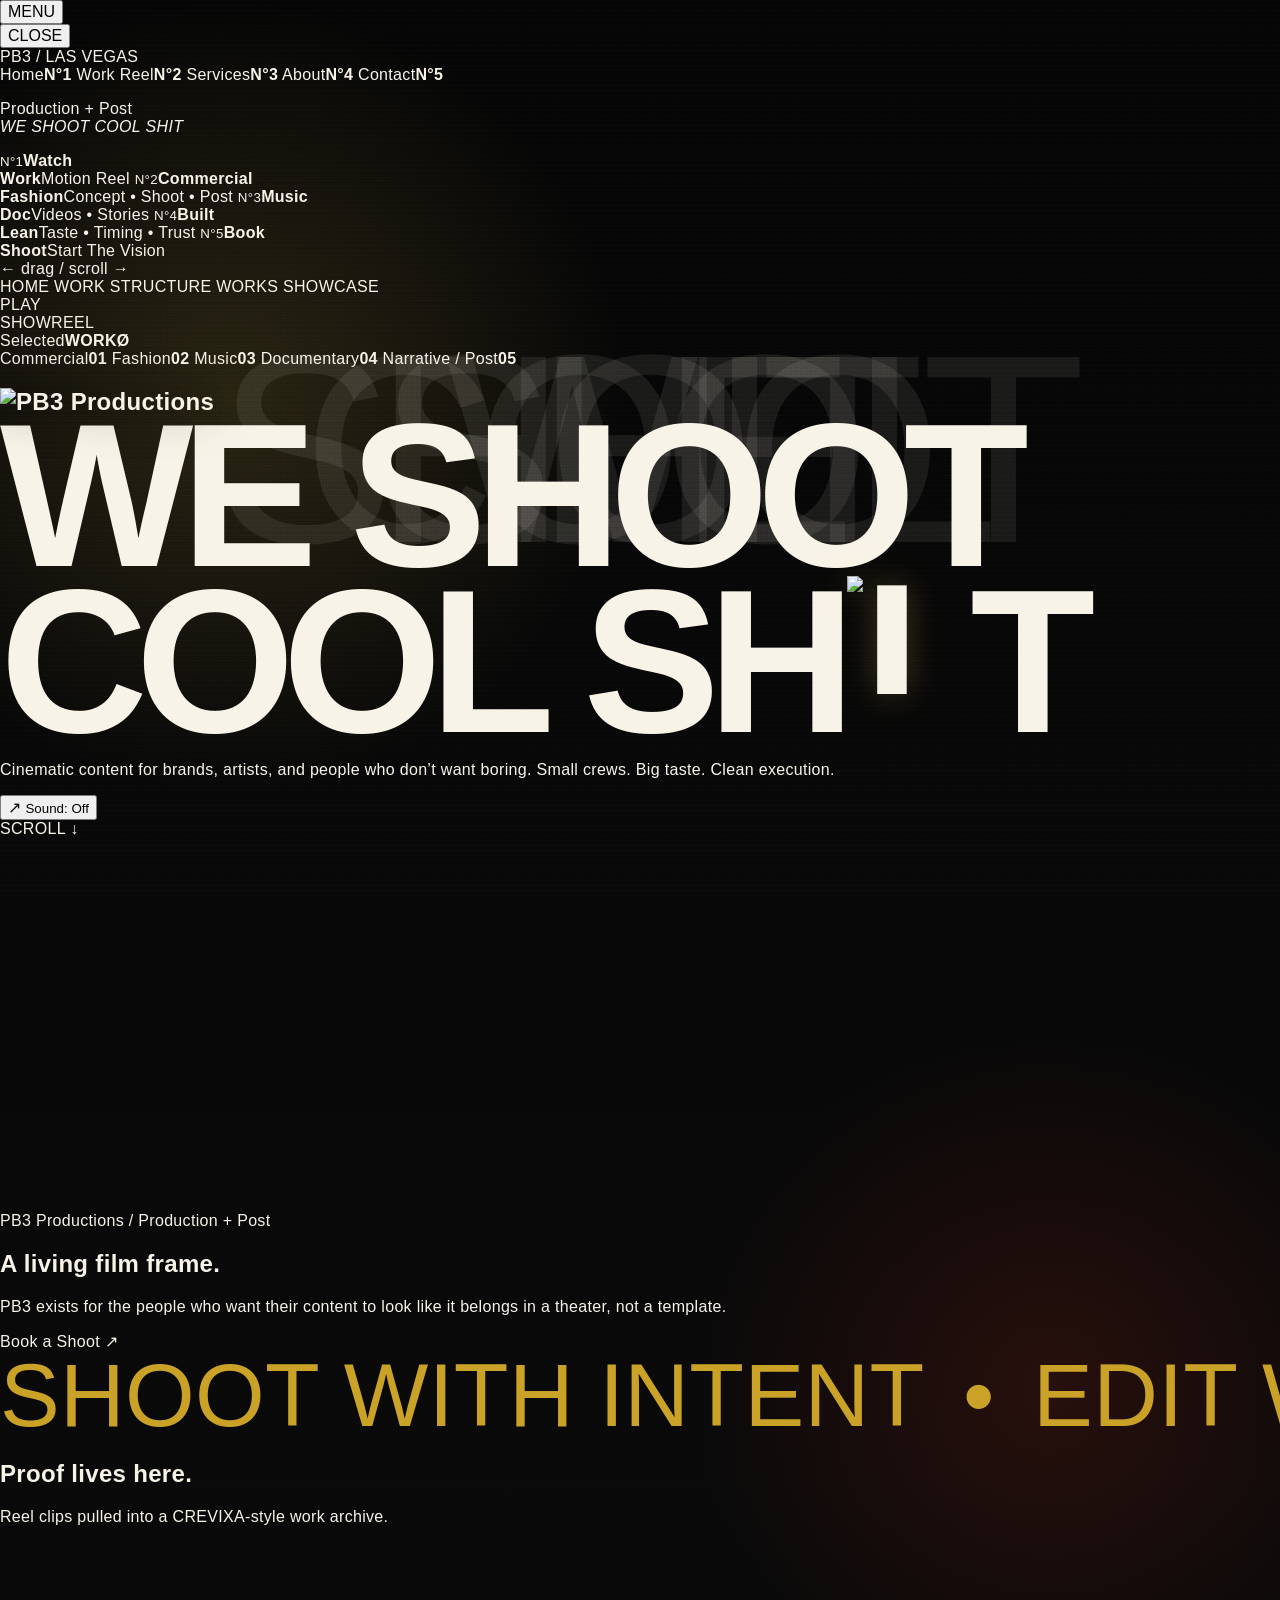
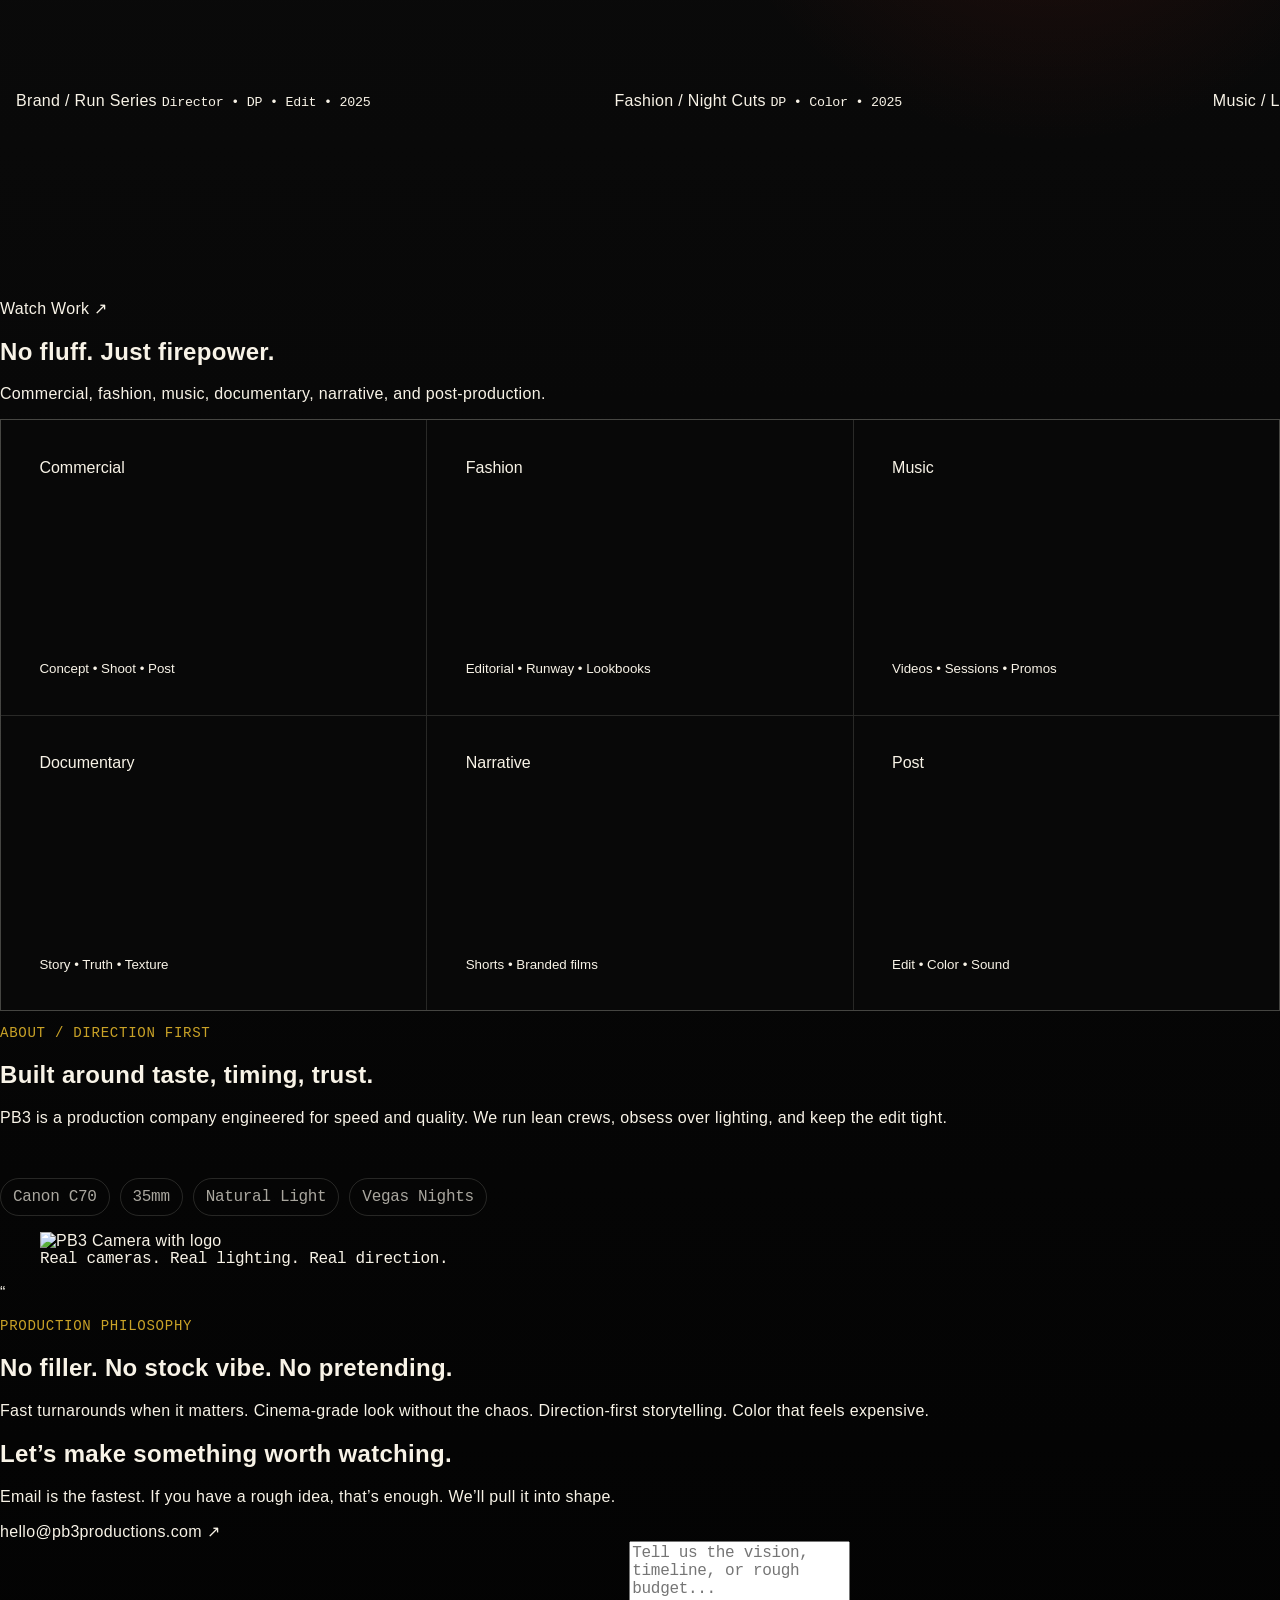
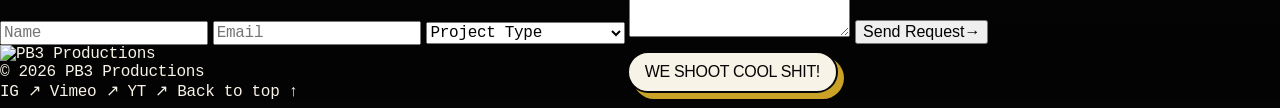
==== commit 3f307370: "Restore CREVIXA structure with PB3 content" ====
--- a/index.html
+++ b/index.html
@@ -2,7 +2,7 @@
 <html lang="en" id="top">
 <head>
   <meta charset="utf-8" />
-  <meta name="viewport" content="width=device-width,initial-scale=1" />
+  <meta name="viewport" content="width=device-width, initial-scale=1" />
   <meta name="description" content="PB3 Productions - We Shoot Cool Shit. Cinematic content for brands, artists, and people who don’t want boring." />
   <title>PB3 Productions | We Shoot Cool Shit</title>
   <meta name="theme-color" content="#050505" />
@@ -16,148 +16,119 @@
   <script defer src="https://cdnjs.cloudflare.com/ajax/libs/gsap/3.12.5/ScrollTrigger.min.js"></script>
   <script defer src="script.js"></script>
 </head>
-
 <body>
   <div class="grain" aria-hidden="true"></div>
   <div class="scanlines" aria-hidden="true"></div>
 
   <audio id="backgroundAudio" src="https://lasvegaspartybuses.com/wp-content/uploads/2025/12/rave-instrumental-1-375689.mp3" loop preload="auto"></audio>
 
-  <header class="topbar" id="siteHeader">
-    <a class="brand" href="#top" aria-label="PB3 Productions Home">
-      <img src="https://lasvegaspartybuses.com/wp-content/uploads/2025/12/PRODUCTIONS1.svg" alt="PB3 Productions Logo" class="nav-brand-logo" />
-    </a>
-
-    <button class="mobileMenuBtn" type="button" aria-label="Open navigation" aria-expanded="false">
-      <span></span><span></span>
-    </button>
-
-    <nav class="nav" aria-label="Primary navigation">
-      <a href="#work" class="navLink">Work</a>
-      <a href="#services" class="navLink">Services</a>
-      <a href="#about" class="navLink">About</a>
-      <a href="#contact" class="navLink">Contact</a>
-      <div class="navCtaGroup">
-        <a href="tel:+15551234567" class="btn contact-btn" aria-label="Call PB3 Productions">
-          <svg class="btn-contact-icon" xmlns="http://www.w3.org/2000/svg" viewBox="0 0 24 24" fill="none" stroke="currentColor" stroke-width="2" stroke-linecap="round" stroke-linejoin="round" aria-hidden="true">
-            <path d="M22 16.92v3a2 2 0 0 1-2.18 2 19.79 19.79 0 0 1-8.63-3.07 19.5 19.5 0 0 1-6-6 19.79 19.79 0 0 1-3.07-8.67A2 2 0 0 1 4.11 2h3a2 2 0 0 1 2 1.72 12.05 12.05 0 0 0 .7 2.81 2 2 0 0 1-.45 2.11L8.09 9.91a16 16 0 0 0 6 6l1.27-1.27a2 2 0 0 1 2.11-.45 12.05 12.05 0 0 0 2.81.7A2 2 0 0 1 22 16.92z"></path>
-          </svg>
-          <span>Call</span>
-        </a>
-        <a href="mailto:hello@pb3productions.com" class="btn contact-btn" aria-label="Email PB3 Productions">
-          <svg class="btn-contact-icon" xmlns="http://www.w3.org/2000/svg" viewBox="0 0 24 24" fill="none" stroke="currentColor" stroke-width="2" stroke-linecap="round" stroke-linejoin="round" aria-hidden="true">
-            <rect x="2" y="4" width="20" height="16" rx="2"></rect>
-            <path d="m22 7-8.97 5.7a1.94 1.94 0 0 1-2.06 0L2 7"></path>
-          </svg>
-          <span>Email</span>
-        </a>
-      </div>
+  <div class="loader" aria-hidden="true">
+    <div class="loader__mask">
+      <img src="https://lasvegaspartybuses.com/wp-content/uploads/2025/12/PRODUCTIONS1.svg" alt="" />
+    </div>
+  </div>
+
+  <button class="menu-toggle" type="button" aria-label="Open menu" aria-expanded="false">
+    <span>MENU</span>
+  </button>
+
+  <aside class="mega-menu" aria-hidden="true">
+    <button class="menu-close" type="button" aria-label="Close menu">CLOSE</button>
+    <div class="mega-menu__rule"></div>
+
+    <div class="mega-menu__panel mega-menu__panel--left">
+      <div class="kicker">PB3 / LAS VEGAS</div>
+      <nav class="menu-links" aria-label="Main menu">
+        <a href="#top"><span>Home</span><b>N°1</b></a>
+        <a href="#work"><span>Work Reel</span><b>N°2</b></a>
+        <a href="#services"><span>Services</span><b>N°3</b></a>
+        <a href="#about"><span>About</span><b>N°4</b></a>
+        <a href="#contact"><span>Contact</span><b>N°5</b></a>
+      </nav>
+      <p class="menu-credit">Production + Post<br /><em>WE SHOOT COOL SHIT</em></p>
+    </div>
+
+    <div class="mega-menu__panel mega-menu__panel--right">
+      <div class="menu-card-track" aria-label="PB3 service cards">
+        <a class="menu-card" href="#work"><small>N°1</small><strong>Watch<br />Work</strong><span>Motion Reel</span></a>
+        <a class="menu-card" href="#services"><small>N°2</small><strong>Commercial<br />Fashion</strong><span>Concept • Shoot • Post</span></a>
+        <a class="menu-card" href="#services"><small>N°3</small><strong>Music<br />Doc</strong><span>Videos • Stories</span></a>
+        <a class="menu-card" href="#about"><small>N°4</small><strong>Built<br />Lean</strong><span>Taste • Timing • Trust</span></a>
+        <a class="menu-card" href="#contact"><small>N°5</small><strong>Book<br />Shoot</strong><span>Start The Vision</span></a>
+      </div>
+      <div class="drag-note">← drag / scroll →</div>
+    </div>
+  </aside>
+
+  <header class="site-header" id="site-header">
+    <nav aria-label="Primary navigation">
+      <a href="#top">HOME</a>
+      <a href="#services">WORK STRUCTURE</a>
+      <a href="#work">WORKS</a>
+      <a href="#showcase">SHOWCASE</a>
     </nav>
   </header>
 
   <main>
-    <section class="hero" aria-label="PB3 Hero">
-      <div class="heroBg" aria-hidden="true">
-        <video class="heroVid" autoplay muted loop playsinline preload="metadata" poster="https://lasvegaspartybuses.com/wp-content/uploads/2025/12/Untitled-design36.png">
-          <source src="https://lasvegaspartybuses.com/wp-content/uploads/2025/12/Productions3.mp4" type="video/mp4" />
-        </video>
-        <div class="heroVignette"></div>
-      </div>
-      <div class="scrollHint" aria-hidden="true">
-        <span>Scroll</span>
-        <div class="scrollLine"></div>
-      </div>
-    </section>
-
-    <section id="hero-content-reveal" class="section hero-content-reveal">
-      <div class="wrap">
-        <div class="heroKicker hero-reveal-item">Production + Post</div>
-
-        <h1 class="heroTitle hero-reveal-item">
-          <img src="https://lasvegaspartybuses.com/wp-content/uploads/2025/12/PRODUCTIONS1.svg" alt="PB3 Productions Logo" class="heroLogo" />
-          <span class="heroTitleTag">WE SHOOT COOL SH<img class="turd-i" src="https://lasvegaspartybuses.com/wp-content/uploads/2025/12/Untitled-design15.svg" alt="I" />T</span>
-        </h1>
-
-        <p class="heroSub hero-reveal-item">
-          Cinematic content for brands, artists, and people who don’t want boring.
-          Small crews. Big taste. Clean execution.
-        </p>
-
-        <div class="heroActions hero-reveal-item">
-          <a href="#work" class="btn primary">Watch Work</a>
-          <a href="#contact" class="btn ghost">Book a Shoot</a>
-          <button class="btn icon" id="soundToggle" type="button" aria-pressed="false" title="Toggle sound">
-            <span class="iconDot"></span>
-            <span class="iconText">Sound: Off</span>
-          </button>
-        </div>
-
-        <div class="heroMeta hero-reveal-item" aria-label="Production categories">
-          <div class="metaPill">Commercial</div>
-          <div class="metaPill">Fashion</div>
-          <div class="metaPill">Music</div>
-          <div class="metaPill">Documentary</div>
-          <div class="metaPill">Narrative</div>
-        </div>
-      </div>
-    </section>
-
-    <section class="section statement">
-      <div class="wrap">
-        <div class="sectionHead">
-          <div class="eyebrow">Statement</div>
-          <h2 class="h2">A living film frame.</h2>
-        </div>
-
-        <div class="statementGrid">
-          <p class="lede">
-            PB3 exists for the people who want their content to look like it belongs in a theater,
-            not a template.
-          </p>
-
-          <div class="quoteCard">
-            <div class="quoteMark">“</div>
-            <p class="quoteText">
-              Real cameras. Real lighting. Real direction.
-              No filler. No stock vibe. No pretending.
-            </p>
-            <div class="quoteCred">
-              <span class="mono">PB3 /</span> <span class="mono">Las Vegas</span>
-            </div>
-          </div>
-        </div>
-      </div>
-    </section>
-
-    <section class="interrupt" aria-label="PB3 Marquee">
-      <div class="marquee">
-        <div class="marqueeTrack">
-          <span>SHOOT WITH INTENT</span>
-          <span>•</span>
-          <span>EDIT WITH RHYTHM</span>
-          <span>•</span>
-          <span>COLOR WITH TASTE</span>
-          <span>•</span>
-          <span>SHOOT WITH INTENT</span>
-          <span>•</span>
-          <span>EDIT WITH RHYTHM</span>
-          <span>•</span>
-          <span>COLOR WITH TASTE</span>
-          <span>•</span>
-        </div>
-      </div>
-    </section>
-
-    <section id="work" class="section work">
-      <div class="wrap">
-        <div class="sectionHead">
-          <div class="eyebrow">Work</div>
-          <h2 class="h2">Proof lives here.</h2>
-          <p class="sub">A horizontal reel system built around motion, pressure, and impact.</p>
-        </div>
-      </div>
-
-      <div class="reel" aria-label="PB3 Work Reel">
+    <section class="hero section-shell" aria-label="PB3 hero">
+      <div class="hero__grid">
+        <a class="hero__reel" href="#work" aria-label="View PB3 work reel">
+          <video class="heroVid" autoplay muted loop playsinline preload="metadata" poster="https://lasvegaspartybuses.com/wp-content/uploads/2025/12/Untitled-design36.png">
+            <source src="https://lasvegaspartybuses.com/wp-content/uploads/2025/12/Productions3.mp4" type="video/mp4" />
+          </video>
+          <span>PLAY<br />SHOWREEL</span>
+        </a>
+
+        <div class="hero__work-list" aria-label="PB3 production categories">
+          <div class="mini-title"><span>Selected</span><b>WORKØ</b></div>
+          <a href="#services"><span>Commercial</span><b>01</b></a>
+          <a href="#services"><span>Fashion</span><b>02</b></a>
+          <a href="#services"><span>Music</span><b>03</b></a>
+          <a href="#services"><span>Documentary</span><b>04</b></a>
+          <a href="#services"><span>Narrative / Post</span><b>05</b></a>
+        </div>
+
+        <div class="hero__statement">
+          <h1>
+            <img class="heroLogo" src="https://lasvegaspartybuses.com/wp-content/uploads/2025/12/PRODUCTIONS1.svg" alt="PB3 Productions" />
+            <span class="heroTitleTag">WE SHOOT COOL SH<img class="turd-i" src="https://lasvegaspartybuses.com/wp-content/uploads/2025/12/Untitled-design15.svg" alt="I" />T</span>
+          </h1>
+          <p>Cinematic content for brands, artists, and people who don’t want boring. Small crews. Big taste. Clean execution.</p>
+        </div>
+
+        <button class="hero__cta sound-toggle" id="soundToggle" type="button" aria-pressed="false" title="Toggle sound">
+          <span class="sound-mark">↗</span>
+          <small class="iconText">Sound: Off</small>
+        </button>
+      </div>
+      <span class="scroll-text">SCROLL <em>↓</em></span>
+    </section>
+
+    <section class="intro section-shell reveal" id="showcase">
+      <div class="section-title">
+        <p>PB3 Productions / Production + Post</p>
+        <h2>A living film frame.</h2>
+      </div>
+      <div class="intro__body">
+        <p>PB3 exists for the people who want their content to look like it belongs in a theater, not a template.</p>
+        <a href="#contact">Book a Shoot ↗</a>
+      </div>
+    </section>
+
+    <section class="statement-band reveal" aria-label="PB3 statement marquee">
+      <div class="marqueeTrack">
+        <span>SHOOT WITH INTENT</span><span>•</span><span>EDIT WITH RHYTHM</span><span>•</span><span>COLOR WITH TASTE</span><span>•</span><span>NO STOCK VIBE</span><span>•</span>
+        <span>SHOOT WITH INTENT</span><span>•</span><span>EDIT WITH RHYTHM</span><span>•</span><span>COLOR WITH TASTE</span><span>•</span><span>NO STOCK VIBE</span><span>•</span>
+      </div>
+    </section>
+
+    <section class="video-gallery section-shell reveal" id="work">
+      <div class="section-heading-row">
+        <h2>Proof lives here.</h2>
+        <p>Reel clips pulled into a CREVIXA-style work archive.</p>
+      </div>
+
+      <div class="reel-wrap" aria-label="PB3 Work Reel">
         <div class="reelBgText" aria-hidden="true">
           <span>WE</span>
           <span>SHOOT</span>
@@ -165,248 +136,128 @@
           <span>SHIT</span>
         </div>
 
-        <div class="reelInner" id="reelInner">
-          <article class="reelCard" tabindex="0" data-reveal-text="WE">
-            <div class="reelStage">
-              <div class="reelMedia">
-                <video class="cardVid" autoplay loop muted playsinline preload="metadata">
-                  <source src="https://i.imgur.com/Ap8pNcl.mp4" type="video/mp4" />
-                </video>
-                <div class="reelOverlay">
-                  <div class="reelRevealText">WE</div>
-                  <div class="reelTitle">BRAND / RUN SERIES</div>
-                  <div class="reelMeta mono">Director • DP • Edit • 2025</div>
-                </div>
-              </div>
-            </div>
-          </article>
-
-          <article class="reelCard" tabindex="0" data-reveal-text="SHOOT">
-            <div class="reelStage">
-              <div class="reelMedia">
-                <video class="cardVid" autoplay loop muted playsinline preload="metadata">
-                  <source src="https://i.imgur.com/yloxb75.mp4" type="video/mp4" />
-                </video>
-                <div class="reelOverlay">
-                  <div class="reelRevealText">SHOOT</div>
-                  <div class="reelTitle">FASHION / NIGHT CUTS</div>
-                  <div class="reelMeta mono">DP • Color • 2025</div>
-                </div>
-              </div>
-            </div>
-          </article>
-
-          <article class="reelCard" tabindex="0" data-reveal-text="COOL">
-            <div class="reelStage">
-              <div class="reelMedia">
-                <video class="cardVid" autoplay loop muted playsinline preload="metadata">
-                  <source src="https://i.imgur.com/Zk7xv85.mp4" type="video/mp4" />
-                </video>
-                <div class="reelOverlay">
-                  <div class="reelRevealText">COOL</div>
-                  <div class="reelTitle">MUSIC / LIVE SESSION</div>
-                  <div class="reelMeta mono">Director • Edit • 2024</div>
-                </div>
-              </div>
-            </div>
-          </article>
-
-          <article class="reelCard" tabindex="0" data-reveal-text="SHIT">
-            <div class="reelStage">
-              <div class="reelMedia">
-                <video class="cardVid" autoplay loop muted playsinline preload="metadata">
-                  <source src="https://i.imgur.com/j7xXmCo.mp4" type="video/mp4" />
-                </video>
-                <div class="reelOverlay">
-                  <div class="reelRevealText">SHIT</div>
-                  <div class="reelTitle">DOC / STREET STORIES</div>
-                  <div class="reelMeta mono">Director • DP • 2024</div>
-                </div>
-              </div>
-            </div>
-          </article>
-
-          <article class="reelCard" tabindex="0" data-reveal-text="IMPACT">
-            <div class="reelStage">
-              <div class="reelMedia">
-                <video class="cardVid" autoplay loop muted playsinline preload="metadata">
-                  <source src="https://i.imgur.com/XxEqYCf.mp4" type="video/mp4" />
-                </video>
-                <div class="reelOverlay">
-                  <div class="reelRevealText">IMPACT</div>
-                  <div class="reelTitle">SPOT / NEON NARRATIVE</div>
-                  <div class="reelMeta mono">Director • Color • 2025</div>
-                </div>
-              </div>
-            </div>
-          </article>
-        </div>
-      </div>
-    </section>
-
-    <section id="services" class="section services">
-      <div class="wrap">
-        <div class="sectionHead">
-          <div class="eyebrow">Services</div>
-          <h2 class="h2">No fluff. Just firepower.</h2>
-          <p class="sub">Hover each tile. You’ll see what we mean.</p>
-        </div>
-
-        <div class="serviceGrid">
-          <button class="serviceTile" type="button" data-service="Commercial">
-            <span class="serviceBig">Commercial</span>
-            <span class="serviceSmall mono">Concept • Shoot • Post</span>
-          </button>
-
-          <button class="serviceTile" type="button" data-service="Fashion">
-            <span class="serviceBig">Fashion</span>
-            <span class="serviceSmall mono">Editorial • Runway • Lookbooks</span>
-          </button>
-
-          <button class="serviceTile" type="button" data-service="Music">
-            <span class="serviceBig">Music</span>
-            <span class="serviceSmall mono">Videos • Sessions • Promos</span>
-          </button>
-
-          <button class="serviceTile" type="button" data-service="Documentary">
-            <span class="serviceBig">Documentary</span>
-            <span class="serviceSmall mono">Story • Truth • Texture</span>
-          </button>
-
-          <button class="serviceTile" type="button" data-service="Narrative">
-            <span class="serviceBig">Narrative</span>
-            <span class="serviceSmall mono">Shorts • Branded films</span>
-          </button>
-
-          <button class="serviceTile" type="button" data-service="Post">
-            <span class="serviceBig">Post</span>
-            <span class="serviceSmall mono">Edit • Color • Sound</span>
-          </button>
-        </div>
-
-        <div class="servicePreview" aria-hidden="true">
-          <div class="servicePreviewInner">
-            <div class="previewLabel mono" id="previewLabel">Hover a service</div>
-            <div class="previewPulse"></div>
-          </div>
-        </div>
-      </div>
-    </section>
-
-    <section id="about" class="section about">
-      <div class="wrap">
-        <div class="sectionHead">
-          <div class="eyebrow">About</div>
-          <h2 class="h2">Built around taste, timing, trust.</h2>
-        </div>
-
-        <div class="aboutGrid">
-          <div class="aboutCard">
-            <p class="lede">
-              PB3 is a production company engineered for speed and quality.
-              We run lean crews, obsess over lighting, and keep the edit tight.
-            </p>
-
-            <ul class="aboutList mono">
-              <li><span class="dot"></span> Fast turnarounds when it matters</li>
-              <li><span class="dot"></span> Cinema-grade look without the chaos</li>
-              <li><span class="dot"></span> Direction-first storytelling</li>
-              <li><span class="dot"></span> Color that feels expensive</li>
-            </ul>
-
-            <div class="aboutCaps mono">
-              <span>Canon C70</span>
-              <span>35mm</span>
-              <span>Natural Light</span>
-              <span>Vegas Nights</span>
-            </div>
-          </div>
-
-          <figure class="portrait">
-            <img src="https://lasvegaspartybuses.com/wp-content/uploads/2025/12/PB3-Camera-with-logo.png" alt="PB3 Camera with logo" loading="lazy" />
-            <figcaption class="mono">
-              Replace with your photo or a behind-the-scenes still.
-            </figcaption>
-          </figure>
-        </div>
-      </div>
-    </section>
-
-    <section id="contact" class="section contact">
-      <div class="wrap">
-        <div class="contactCard">
-          <div class="contactLeft">
-            <div class="eyebrow">Contact</div>
-            <h2 class="h2">Let’s make something worth watching.</h2>
-            <p class="sub">
-              Email is the fastest. If you have a rough idea, that’s enough.
-              We’ll pull it into shape.
-            </p>
-
-            <div class="contactLinks">
-              <a class="contactLink" href="mailto:hello@pb3productions.com">hello@pb3productions.com</a>
-              <div class="contactRow mono">
-                <a href="#" class="iconLink" aria-label="Instagram">IG</a>
-                <a href="#" class="iconLink" aria-label="Vimeo">Vimeo</a>
-                <a href="#" class="iconLink" aria-label="YouTube">YT</a>
-              </div>
-            </div>
-          </div>
-
-          <div class="contactRight">
-            <form class="pb3-form" action="https://formspree.io/f/YOUR_FORM_ID" method="POST">
-              <div class="form-row">
-                <div class="input-group">
-                  <input class="mono input-field" type="text" name="name" placeholder="Name" required />
-                </div>
-                <div class="input-group">
-                  <input class="mono input-field" type="email" name="email" placeholder="Email" required />
-                </div>
-              </div>
-
-              <div class="form-row">
-                <div class="input-group full">
-                  <select class="mono input-field select-field" name="service">
-                    <option value="" disabled selected>Project Type</option>
-                    <option value="Commercial">Commercial / Ad</option>
-                    <option value="Music Video">Music Video</option>
-                    <option value="Fashion">Fashion / Editorial</option>
-                    <option value="Documentary">Documentary</option>
-                    <option value="Narrative">Narrative / Film</option>
-                    <option value="Other">Other</option>
-                  </select>
-                  <div class="select-arrow">↓</div>
-                </div>
-              </div>
-
-              <div class="form-row">
-                <div class="input-group full">
-                  <textarea class="mono input-field area-field" name="message" rows="4" placeholder="Tell us the vision, timeline, or rough budget..." required></textarea>
-                </div>
-              </div>
-
-              <button type="submit" class="btn primary wide form-submit-btn">
-                <span>Send Request</span>
-                <span class="mono">→</span>
-              </button>
-            </form>
-          </div>
-        </div>
-
-        <footer class="footer mono">
-          <div class="turdGroup">
-            <div class="comicBubble">We Shoot Cool Shit!</div>
-            <img class="turd goldTurd" src="https://lasvegaspartybuses.com/wp-content/uploads/2025/12/Group-of-gold-turds2.svg" alt="Group of gold turds" aria-hidden="true" />
-          </div>
-          <div class="footer-content-inner">
-            <span>© <span id="year"></span> PB3 Productions</span>
-            <span class="footerSep">•</span>
-            <a href="#top" class="toTop">Back to top</a>
-          </div>
-        </footer>
-      </div>
+        <div class="gallery-grid reelInner" id="reelInner">
+          <article class="project-card reelCard" tabindex="0">
+            <video autoplay loop muted playsinline preload="metadata"><source src="https://i.imgur.com/Ap8pNcl.mp4" type="video/mp4" /></video>
+            <span>Brand / Run Series</span>
+            <small class="mono">Director • DP • Edit • 2025</small>
+          </article>
+          <article class="project-card reelCard" tabindex="0">
+            <video autoplay loop muted playsinline preload="metadata"><source src="https://i.imgur.com/yloxb75.mp4" type="video/mp4" /></video>
+            <span>Fashion / Night Cuts</span>
+            <small class="mono">DP • Color • 2025</small>
+          </article>
+          <article class="project-card reelCard" tabindex="0">
+            <video autoplay loop muted playsinline preload="metadata"><source src="https://i.imgur.com/Zk7xv85.mp4" type="video/mp4" /></video>
+            <span>Music / Live Session</span>
+            <small class="mono">Director • Edit • 2024</small>
+          </article>
+          <article class="project-card reelCard" tabindex="0">
+            <video autoplay loop muted playsinline preload="metadata"><source src="https://i.imgur.com/j7xXmCo.mp4" type="video/mp4" /></video>
+            <span>Doc / Street Stories</span>
+            <small class="mono">Director • DP • 2024</small>
+          </article>
+          <article class="project-card reelCard" tabindex="0">
+            <video autoplay loop muted playsinline preload="metadata"><source src="https://i.imgur.com/XxEqYCf.mp4" type="video/mp4" /></video>
+            <span>Spot / Neon Narrative</span>
+            <small class="mono">Director • Color • 2025</small>
+          </article>
+        </div>
+      </div>
+    </section>
+
+    <section class="showreel section-shell reveal">
+      <a class="showreel__media" href="#work" aria-label="Watch PB3 work reel">
+        <video autoplay muted loop playsinline preload="metadata" poster="https://lasvegaspartybuses.com/wp-content/uploads/2025/12/Untitled-design36.png">
+          <source src="https://lasvegaspartybuses.com/wp-content/uploads/2025/12/Productions3.mp4" type="video/mp4" />
+        </video>
+        <span>Watch Work ↗</span>
+      </a>
+    </section>
+
+    <section class="brand-section section-shell reveal" id="services">
+      <div class="section-heading-row">
+        <h2>No fluff. Just firepower.</h2>
+        <p>Commercial, fashion, music, documentary, narrative, and post-production.</p>
+      </div>
+
+      <div class="serviceGrid">
+        <button class="serviceTile" type="button" data-service="Commercial"><span>Commercial</span><small>Concept • Shoot • Post</small></button>
+        <button class="serviceTile" type="button" data-service="Fashion"><span>Fashion</span><small>Editorial • Runway • Lookbooks</small></button>
+        <button class="serviceTile" type="button" data-service="Music"><span>Music</span><small>Videos • Sessions • Promos</small></button>
+        <button class="serviceTile" type="button" data-service="Documentary"><span>Documentary</span><small>Story • Truth • Texture</small></button>
+        <button class="serviceTile" type="button" data-service="Narrative"><span>Narrative</span><small>Shorts • Branded films</small></button>
+        <button class="serviceTile" type="button" data-service="Post"><span>Post</span><small>Edit • Color • Sound</small></button>
+      </div>
+    </section>
+
+    <section class="split-section section-shell reveal" id="about">
+      <div>
+        <p class="eyebrow">About / Direction First</p>
+        <h2>Built around taste, timing, trust.</h2>
+        <p>PB3 is a production company engineered for speed and quality. We run lean crews, obsess over lighting, and keep the edit tight.</p>
+        <div class="aboutCaps mono">
+          <span>Canon C70</span><span>35mm</span><span>Natural Light</span><span>Vegas Nights</span>
+        </div>
+      </div>
+      <figure class="portrait-card">
+        <img src="https://lasvegaspartybuses.com/wp-content/uploads/2025/12/PB3-Camera-with-logo.png" alt="PB3 Camera with logo" loading="lazy" />
+        <figcaption class="mono">Real cameras. Real lighting. Real direction.</figcaption>
+      </figure>
+    </section>
+
+    <section class="split-section split-section--reverse section-shell reveal">
+      <div class="quote-orb">
+        <p>“</p>
+      </div>
+      <div>
+        <p class="eyebrow">Production Philosophy</p>
+        <h2>No filler. No stock vibe. No pretending.</h2>
+        <p>Fast turnarounds when it matters. Cinema-grade look without the chaos. Direction-first storytelling. Color that feels expensive.</p>
+      </div>
+    </section>
+
+    <section class="contact section-shell reveal" id="contact">
+      <div class="contact__panel">
+        <h2>Let’s make something worth watching.</h2>
+        <p>Email is the fastest. If you have a rough idea, that’s enough. We’ll pull it into shape.</p>
+        <a href="mailto:hello@pb3productions.com">hello@pb3productions.com ↗</a>
+      </div>
+
+      <form class="contact__form" action="https://formspree.io/f/YOUR_FORM_ID" method="POST">
+        <input class="mono" type="text" name="name" placeholder="Name" required />
+        <input class="mono" type="email" name="email" placeholder="Email" required />
+        <select class="mono" name="service">
+          <option value="" disabled selected>Project Type</option>
+          <option value="Commercial">Commercial / Ad</option>
+          <option value="Music Video">Music Video</option>
+          <option value="Fashion">Fashion / Editorial</option>
+          <option value="Documentary">Documentary</option>
+          <option value="Narrative">Narrative / Film</option>
+          <option value="Other">Other</option>
+        </select>
+        <textarea class="mono" name="message" rows="5" placeholder="Tell us the vision, timeline, or rough budget..." required></textarea>
+        <button class="form-submit" type="submit"><span>Send Request</span><span>→</span></button>
+      </form>
     </section>
   </main>
+
+  <footer class="site-footer mono">
+    <div>
+      <img class="footer-logo" src="https://lasvegaspartybuses.com/wp-content/uploads/2025/12/PRODUCTIONS1.svg" alt="PB3 Productions" />
+      <span>© <span id="year"></span> PB3 Productions</span>
+    </div>
+    <div class="turdGroup" aria-hidden="true">
+      <div class="comicBubble">We Shoot Cool Shit!</div>
+      <img class="goldTurd" src="https://lasvegaspartybuses.com/wp-content/uploads/2025/12/Group-of-gold-turds2.svg" alt="" />
+    </div>
+    <nav aria-label="Social links">
+      <a href="#">IG ↗</a>
+      <a href="#">Vimeo ↗</a>
+      <a href="#">YT ↗</a>
+      <a href="#top">Back to top ↑</a>
+    </nav>
+  </footer>
 
   <div class="tooltip" id="tooltip" role="status" aria-live="polite" aria-hidden="true">
     <div class="tooltipInner">
--- a/styles.css
+++ b/styles.css
@@ -1,481 +1,907 @@
 :root {
-  --red: #f80000;
-  --white: #ffffff;
-  --black: #000000;
-  --gray: #8e8e8e;
-  --dark-gray: #151515;
-  --line: rgba(255, 255, 255, 0.78);
-  --ease: cubic-bezier(.5, 0, .2, 1);
-  --sans: "Arial Narrow", "Helvetica Neue", Arial, sans-serif;
-  --serif: Georgia, "Times New Roman", serif;
+  --bg: #050505;
+  --ink: #f8f3e7;
+  --muted: rgba(248, 243, 231, .68);
+  --faint: rgba(248, 243, 231, .14);
+  --panel: rgba(255,255,255,.055);
+  --panel-strong: rgba(255,255,255,.09);
+  --accentOff: #c9a227;
+  --accentOn: #f6d85c;
+  --accent: var(--accentOff);
+  --danger: #ff3b22;
+  --mono: "IBM Plex Mono", ui-monospace, SFMono-Regular, Menlo, monospace;
+  --display: "Antonio", Impact, "Arial Narrow", sans-serif;
+  --ease: cubic-bezier(.2, .8, .2, 1);
+  --max: 1500px;
 }
 
 * { box-sizing: border-box; }
-html { scroll-behavior: smooth; background: var(--black); }
+html {
+  scroll-behavior: smooth;
+  background: var(--bg);
+}
 body {
   margin: 0;
-  color: var(--white);
-  background: radial-gradient(circle at top left, rgba(248,0,0,.08), transparent 34vw), #000;
-  font-family: var(--sans);
+  min-height: 100vh;
+  color: var(--ink);
+  background:
+    radial-gradient(circle at 18% 12%, rgba(246, 216, 92, .14), transparent 31vw),
+    radial-gradient(circle at 82% 42%, rgba(255, 59, 34, .12), transparent 28vw),
+    linear-gradient(180deg, #050505, #0a0a0a 45%, #030303);
+  font-family: var(--display);
   letter-spacing: .02em;
-  cursor: crosshair;
-}
-body.menu-open { overflow: hidden; }
+  overflow-x: hidden;
+}
+body.nav-open { overflow: hidden; }
 a { color: inherit; text-decoration: none; }
-img { display: block; max-width: 100%; }
-em { color: var(--red); font-style: normal; }
-
-.loader {
+button, input, textarea, select { font: inherit; }
+img, video { display: block; max-width: 100%; }
+.mono { font-family: var(--mono); letter-spacing: -.02em; }
+
+.grain,
+.scanlines {
   position: fixed;
   inset: 0;
-  z-index: 999;
   pointer-events: none;
-  display: grid;
-  place-items: center;
-  background: #fff;
-  animation: loader-out 1.05s var(--ease) 1.15s forwards;
-}
-.loader__mask {
-  width: min(52vw, 620px);
-  filter: invert(1) contrast(1.1);
-  animation: pulse 1s ease-in-out infinite alternate;
-}
-@keyframes loader-out { to { transform: translateY(-100%); visibility: hidden; } }
-@keyframes pulse { to { transform: scale(1.035); } }
-
-.site-header {
+  z-index: 9999;
+}
+.grain {
+  opacity: .18;
+  mix-blend-mode: overlay;
+  background-image:
+    radial-gradient(circle at 18% 22%, rgba(255,255,255,.4) 0 1px, transparent 1px),
+    radial-gradient(circle at 78% 72%, rgba(255,255,255,.25) 0 1px, transparent 1px);
+  background-size: 3px 3px, 5px 5px;
+}
+.scanlines {
+  opacity: .13;
+  background: repeating-linear-gradient(
+    to bottom,
+    rgba(255,255,255,.12) 0,
+    rgba(255,255,255,.12) 1px,
+    transparent 1px,
+    transparent 5px
+  );
+}
+
+.topbar {
   position: fixed;
   inset: 0 0 auto 0;
-  z-index: 70;
-  padding: clamp(18px, 2.5vw, 34px) clamp(16px, 4vw, 60px);
-  transition: transform .35s var(--ease), opacity .35s var(--ease);
-}
-.site-header.is-hidden { transform: translateY(-110%); opacity: 0; }
-.site-header nav {
+  z-index: 100;
   display: flex;
   align-items: center;
   justify-content: space-between;
-  gap: 20px;
-}
-.site-header a {
-  font-size: clamp(1.1rem, 3.2vw, 3.35rem);
+  gap: 24px;
+  padding: clamp(14px, 2.2vw, 30px) clamp(16px, 4vw, 64px);
+  mix-blend-mode: normal;
+  transition: transform .35s var(--ease), background .35s var(--ease), border-color .35s var(--ease);
+}
+.topbar.is-scrolled {
+  background: rgba(5,5,5,.68);
+  backdrop-filter: blur(18px);
+  border-bottom: 1px solid var(--faint);
+}
+.topbar.is-hidden { transform: translateY(-115%); }
+.brand {
+  display: inline-flex;
+  align-items: center;
+  width: clamp(118px, 15vw, 210px);
+  min-width: 118px;
+}
+.nav-brand-logo,
+.heroLogo {
+  width: 100%;
+  filter: drop-shadow(0 0 22px rgba(0,0,0,.8));
+}
+.nav {
+  display: flex;
+  align-items: center;
+  gap: clamp(12px, 1.8vw, 28px);
+  text-transform: uppercase;
+}
+.navLink {
+  position: relative;
+  font-size: clamp(.9rem, 1.2vw, 1.15rem);
+  color: var(--muted);
+  padding: 10px 0;
+}
+.navLink::after {
+  content: "";
+  position: absolute;
+  left: 0;
+  right: 0;
+  bottom: 4px;
+  height: 1px;
+  background: var(--accent);
+  transform: scaleX(0);
+  transform-origin: right;
+  transition: transform .25s var(--ease);
+}
+.navLink:hover { color: var(--ink); }
+.navLink:hover::after { transform: scaleX(1); transform-origin: left; }
+.navCtaGroup {
+  display: flex;
+  align-items: center;
+  gap: 10px;
+}
+.mobileMenuBtn {
+  display: none;
+  border: 1px solid var(--faint);
+  background: rgba(0,0,0,.5);
+  width: 46px;
+  height: 46px;
+  border-radius: 999px;
+  color: var(--ink);
+}
+.mobileMenuBtn span {
+  display: block;
+  width: 20px;
+  height: 1px;
+  margin: 6px auto;
+  background: currentColor;
+  transition: transform .25s var(--ease);
+}
+body.nav-open .mobileMenuBtn span:first-child { transform: translateY(3.5px) rotate(45deg); }
+body.nav-open .mobileMenuBtn span:last-child { transform: translateY(-3.5px) rotate(-45deg); }
+
+.btn {
+  --btn-bg: transparent;
+  --btn-fg: var(--ink);
+  display: inline-flex;
+  align-items: center;
+  justify-content: center;
+  gap: 10px;
+  min-height: 46px;
+  padding: 13px 18px;
+  border: 1px solid rgba(248,243,231,.26);
+  border-radius: 999px;
+  background: var(--btn-bg);
+  color: var(--btn-fg);
+  text-transform: uppercase;
+  font-family: var(--mono);
+  font-size: .82rem;
+  letter-spacing: -.01em;
+  cursor: pointer;
+  transition: transform .25s var(--ease), border-color .25s var(--ease), background .25s var(--ease), color .25s var(--ease);
+}
+.btn:hover {
+  transform: translateY(-2px);
+  border-color: var(--accent);
+}
+.btn.primary {
+  --btn-bg: var(--accent);
+  --btn-fg: #0a0a0a;
+  border-color: var(--accent);
+  font-weight: 700;
+}
+.btn.primary:hover { background: var(--ink); border-color: var(--ink); }
+.btn.ghost {
+  border-color: rgba(248,243,231,.38);
+  background: rgba(248,243,231,.04);
+}
+.btn.icon {
+  background: rgba(0,0,0,.42);
+}
+.btn.wide { width: 100%; justify-content: space-between; }
+.contact-btn {
+  min-height: 40px;
+  padding: 10px 13px;
+}
+.btn-contact-icon {
+  width: 16px;
+  height: 16px;
+}
+.iconDot {
+  width: 9px;
+  height: 9px;
+  border-radius: 50%;
+  background: var(--accent);
+  box-shadow: 0 0 18px var(--accent);
+}
+button[aria-pressed="true"] .iconDot {
+  background: #39ff88;
+  box-shadow: 0 0 18px #39ff88;
+}
+
+.hero {
+  position: relative;
+  min-height: 100svh;
+  isolation: isolate;
+  overflow: hidden;
+}
+.heroBg,
+.heroVid,
+.heroVignette {
+  position: absolute;
+  inset: 0;
+}
+.heroVid {
+  width: 100%;
+  height: 100%;
+  object-fit: cover;
+  filter: saturate(.9) contrast(1.12) brightness(.72);
+  transform: scale(1.01);
+}
+.heroVignette {
+  background:
+    radial-gradient(circle at center, transparent 0 38%, rgba(0,0,0,.35) 68%, rgba(0,0,0,.92) 100%),
+    linear-gradient(180deg, rgba(0,0,0,.18), rgba(0,0,0,.78));
+}
+.scrollHint {
+  position: absolute;
+  right: clamp(18px, 4vw, 72px);
+  bottom: clamp(24px, 5vw, 80px);
+  z-index: 4;
+  display: grid;
+  justify-items: center;
+  gap: 10px;
+  color: var(--muted);
+  font-family: var(--mono);
+  text-transform: uppercase;
+  font-size: .72rem;
+}
+.scrollLine {
+  width: 1px;
+  height: 76px;
+  background: linear-gradient(to bottom, var(--accent), transparent);
+  transform-origin: top;
+  animation: scrollPulse 1.6s var(--ease) infinite;
+}
+@keyframes scrollPulse {
+  0% { transform: scaleY(.18); opacity: .4; }
+  70% { transform: scaleY(1); opacity: 1; }
+  100% { transform: scaleY(.18); opacity: .4; }
+}
+
+.section {
+  position: relative;
+  padding: clamp(84px, 10vw, 170px) 0;
+}
+.wrap {
+  width: min(calc(100% - 32px), var(--max));
+  margin: 0 auto;
+}
+.hero-content-reveal {
+  margin-top: -1px;
+  padding-top: clamp(72px, 10vw, 140px);
+  background:
+    linear-gradient(180deg, rgba(5,5,5,.04), #050505 16%),
+    radial-gradient(circle at 70% 18%, rgba(201,162,39,.15), transparent 30vw);
+}
+.heroKicker,
+.eyebrow {
+  color: var(--accent);
+  text-transform: uppercase;
+  font-family: var(--mono);
+  font-size: clamp(.78rem, 1.1vw, .96rem);
+  letter-spacing: .05em;
+  margin-bottom: 18px;
+}
+.heroTitle {
+  margin: 0;
+  display: grid;
+  gap: clamp(20px, 3vw, 42px);
+}
+.heroLogo {
+  width: min(720px, 78vw);
+}
+.heroTitleTag {
+  display: block;
+  max-width: 1400px;
+  font-size: clamp(4.2rem, 16vw, 17rem);
+  line-height: .78;
+  letter-spacing: -.06em;
+  text-transform: uppercase;
+  text-wrap: balance;
+}
+.turd-i {
+  display: inline-block;
+  width: .58em;
+  height: .58em;
+  object-fit: contain;
+  vertical-align: .03em;
+  margin: 0 .02em;
+  filter: drop-shadow(0 0 16px rgba(246,216,92,.22));
+}
+.heroSub {
+  max-width: 760px;
+  margin: clamp(28px, 4vw, 60px) 0 0 auto;
+  color: var(--muted);
+  font-family: var(--mono);
+  font-size: clamp(1rem, 1.55vw, 1.42rem);
+  line-height: 1.55;
+}
+.heroActions {
+  display: flex;
+  flex-wrap: wrap;
+  gap: 12px;
+  margin-top: 32px;
+}
+.heroMeta {
+  display: flex;
+  flex-wrap: wrap;
+  gap: 10px;
+  margin-top: clamp(28px, 4vw, 54px);
+}
+.metaPill {
+  border: 1px solid var(--faint);
+  background: rgba(255,255,255,.035);
+  color: var(--muted);
+  border-radius: 999px;
+  padding: 10px 14px;
+  text-transform: uppercase;
+  font-family: var(--mono);
+  font-size: .78rem;
+}
+
+.sectionHead {
+  display: grid;
+  gap: 12px;
+  margin-bottom: clamp(30px, 5vw, 76px);
+}
+.h2 {
+  margin: 0;
+  max-width: 1050px;
+  font-size: clamp(3rem, 9vw, 10rem);
   line-height: .85;
-  text-transform: uppercase;
-  text-shadow: 0 0 18px rgba(0,0,0,.9);
-  transition: color .25s var(--ease), letter-spacing .25s var(--ease);
-}
-.site-header a:hover { color: var(--red); letter-spacing: .06em; }
-
-.menu-toggle {
-  position: fixed;
-  right: clamp(14px, 2vw, 28px);
-  top: clamp(14px, 2vw, 28px);
-  z-index: 120;
-  width: clamp(42px, 5vw, 66px);
-  border: 0;
-  background: transparent;
-  padding: 0;
-  cursor: pointer;
-  transition: transform .25s var(--ease);
-}
-.menu-toggle:hover { transform: rotate(90deg); }
-
-.mega-menu {
-  position: fixed;
-  inset: 0;
-  z-index: 160;
-  pointer-events: none;
-  visibility: hidden;
-}
-.mega-menu.is-active { pointer-events: auto; visibility: visible; }
-.mega-menu__panel {
-  position: absolute;
-  top: 0;
-  width: 50vw;
-  height: 100vh;
-  background: #000;
-  border-color: var(--line);
-  transition: transform .85s var(--ease);
-}
-.mega-menu__panel--left {
-  left: 0;
-  transform: translateX(-100%);
+  letter-spacing: -.055em;
+  text-transform: uppercase;
+}
+.sub {
+  margin: 0;
+  color: var(--muted);
+  font-family: var(--mono);
+  max-width: 620px;
+  line-height: 1.6;
+}
+.statementGrid {
+  display: grid;
+  grid-template-columns: minmax(0, 1fr) minmax(320px, .72fr);
+  gap: clamp(28px, 5vw, 90px);
+  align-items: stretch;
+}
+.lede {
+  margin: 0;
+  font-size: clamp(2rem, 5vw, 6.4rem);
+  line-height: .96;
+  letter-spacing: -.04em;
+}
+.quoteCard {
+  position: relative;
+  min-height: 420px;
+  border: 1px solid var(--faint);
+  border-radius: clamp(28px, 5vw, 72px);
+  background:
+    linear-gradient(135deg, rgba(255,255,255,.09), rgba(255,255,255,.02)),
+    radial-gradient(circle at top right, rgba(201,162,39,.24), transparent 55%);
+  padding: clamp(28px, 4vw, 64px);
   display: flex;
   flex-direction: column;
   justify-content: space-between;
-  padding: clamp(34px, 6vw, 86px) clamp(28px, 5vw, 70px);
-}
-.mega-menu__panel--right {
-  right: 0;
-  transform: translateX(100%);
-  display: grid;
-  align-content: center;
-  gap: 28px;
-  padding: clamp(32px, 5vw, 80px);
   overflow: hidden;
 }
-.mega-menu.is-active .mega-menu__panel { transform: translateX(0); }
-.mega-menu__rule {
+.quoteCard::after {
+  content: "";
   position: absolute;
-  top: 0;
-  left: 50%;
-  width: 1px;
-  height: 100vh;
-  background: var(--line);
-  transform: scaleY(0);
-  transform-origin: center;
-  z-index: 4;
-  transition: transform .7s var(--ease) .25s;
-}
-.mega-menu.is-active .mega-menu__rule { transform: scaleY(1); }
-.menu-close {
+  inset: auto -12% -30% auto;
+  width: 360px;
+  aspect-ratio: 1;
+  border: 1px solid rgba(201,162,39,.22);
+  border-radius: 50%;
+}
+.quoteMark {
+  color: var(--accent);
+  font-size: clamp(6rem, 11vw, 13rem);
+  line-height: .58;
+}
+.quoteText {
+  margin: 0;
+  font-size: clamp(1.6rem, 3.2vw, 4rem);
+  line-height: 1;
+}
+.quoteCred { color: var(--muted); }
+
+.interrupt {
+  border-block: 1px solid var(--faint);
+  background: #0a0a0a;
+  overflow: hidden;
+  padding: clamp(18px, 2vw, 30px) 0;
+}
+.marqueeTrack {
+  display: flex;
+  width: max-content;
+  gap: clamp(18px, 3vw, 46px);
+  align-items: center;
+  color: var(--accent);
+  font-size: clamp(2.1rem, 7vw, 7rem);
+  line-height: 1;
+  text-transform: uppercase;
+  white-space: nowrap;
+  will-change: transform;
+}
+
+.work {
+  overflow: hidden;
+}
+.reel {
+  position: relative;
+  min-height: clamp(560px, 78vh, 880px);
+  overflow: hidden;
+}
+.reelBgText {
   position: absolute;
-  left: 50%;
-  top: 50%;
-  z-index: 8;
-  width: clamp(92px, 15vw, 210px);
-  transform: translate(-50%, -50%) scale(.25);
-  opacity: 0;
-  border: 0;
-  background: transparent;
+  inset: 0;
+  z-index: 0;
+  display: grid;
+  place-items: center;
+  pointer-events: none;
+}
+.reelBgText span {
+  position: absolute;
+  opacity: .08;
+  color: var(--ink);
+  font-size: clamp(7rem, 21vw, 24rem);
+  line-height: .8;
+  letter-spacing: -.08em;
+}
+.reelInner {
+  position: relative;
+  z-index: 2;
+  display: flex;
+  gap: clamp(20px, 3vw, 44px);
+  width: max-content;
+  padding: 0 max(16px, calc((100vw - var(--max)) / 2)) clamp(20px, 3vw, 44px);
+  will-change: transform;
+}
+.reel.is-unlocked .reelInner {
+  width: min(calc(100% - 32px), var(--max));
+  margin: 0 auto;
   padding: 0;
-  cursor: pointer;
-  transition: opacity .45s var(--ease) .45s, transform .45s var(--ease) .45s;
-}
-.mega-menu.is-active .menu-close { opacity: 1; transform: translate(-50%, -50%) scale(1); }
-.kicker, .menu-credit { font-size: clamp(1.1rem, 2vw, 2rem); color: var(--gray); }
-.menu-links { display: grid; gap: clamp(16px, 3vh, 42px); }
-.menu-links a {
-  display: flex;
-  flex-direction: column;
-  align-items: flex-start;
-  gap: 6px;
+  display: grid;
+  grid-template-columns: repeat(5, minmax(250px, 1fr));
+}
+.reelCard {
+  flex: 0 0 min(82vw, 560px);
+  outline: none;
+}
+.reelStage {
+  height: clamp(420px, 63vh, 720px);
+  border-radius: clamp(30px, 4vw, 72px);
+  padding: 1px;
+  background: linear-gradient(145deg, rgba(246,216,92,.8), rgba(255,255,255,.08), rgba(255,59,34,.34));
+  box-shadow: 0 30px 100px rgba(0,0,0,.54);
+}
+.reelMedia {
+  position: relative;
+  width: 100%;
+  height: 100%;
+  border-radius: inherit;
   overflow: hidden;
-}
-.menu-links span {
-  font-size: clamp(2.25rem, 6vw, 7rem);
-  line-height: .83;
-  text-transform: uppercase;
-  transition: transform .35s var(--ease), color .35s var(--ease);
-}
-.menu-links b { color: var(--red); font-family: var(--serif); font-size: 1rem; }
-.menu-links a:hover span { color: var(--red); transform: translateX(1.5vw); }
-.menu-card-track {
-  display: flex;
-  gap: clamp(18px, 3vw, 42px);
-  overflow-x: auto;
-  scroll-snap-type: x mandatory;
-  padding: 6vh 0;
-}
-.menu-card-track::-webkit-scrollbar { display: none; }
-.menu-card {
-  flex: 0 0 min(330px, 32vw);
-  height: min(72vh, 720px);
-  border: 2px solid var(--white);
-  border-radius: 999px;
-  color: var(--red);
-  display: flex;
-  flex-direction: column;
-  align-items: center;
-  justify-content: space-around;
-  text-align: center;
-  padding: 34px 22px;
-  background: #000;
-  scroll-snap-align: center;
-  transition: border-color .25s var(--ease), transform .25s var(--ease);
-}
-.menu-card:hover { border-color: var(--red); transform: translateY(-10px); }
-.menu-card small { color: var(--white); }
-.menu-card strong { font-size: clamp(1.75rem, 3.5vw, 4.4rem); line-height: .9; text-transform: uppercase; transform: rotate(-90deg); }
-.menu-card span { color: var(--gray); text-transform: uppercase; font-size: .85rem; }
-.drag-note { text-align: center; color: var(--gray); text-transform: uppercase; }
-
-.section-shell {
-  width: min(100%, 1600px);
-  margin: 0 auto;
-  padding: clamp(70px, 10vw, 150px) clamp(18px, 7vw, 110px);
-}
-.hero {
+  background: #111;
+}
+.cardVid {
   width: 100%;
-  min-height: 100vh;
-  display: grid;
-  place-items: center;
-  position: relative;
-  padding-top: 12vh;
-}
-.hero__grid {
-  width: 100%;
-  min-height: 78vh;
-  display: grid;
-  grid-template-columns: 1.1fr .18fr .9fr;
-  grid-template-rows: 1fr auto auto;
-  gap: clamp(16px, 2vw, 30px);
-}
-.hero__reel {
-  grid-column: 1 / 2;
-  grid-row: 1 / 3;
-  border: 1px solid var(--line);
-  border-radius: 50%;
-  display: grid;
-  place-items: center;
-  min-height: clamp(260px, 42vw, 660px);
-  overflow: hidden;
-  position: relative;
-  isolation: isolate;
-}
-.hero__reel img { width: 75%; opacity: .28; filter: grayscale(1); mix-blend-mode: screen; }
-.hero__reel span {
+  height: 100%;
+  object-fit: cover;
+  filter: saturate(.9) contrast(1.08);
+  transition: transform .6s var(--ease), filter .4s var(--ease);
+}
+.reelCard:is(:hover, :focus-visible) .cardVid {
+  transform: scale(1.06);
+  filter: saturate(1.18) contrast(1.08);
+}
+.reelOverlay {
   position: absolute;
-  z-index: 2;
-  font-size: clamp(2rem, 5vw, 7rem);
-  line-height: .88;
-  text-align: center;
-  text-transform: uppercase;
-}
-.hero__work-list {
-  grid-column: 3 / 4;
-  grid-row: 1 / 2;
-  align-self: stretch;
+  inset: 0;
+  padding: clamp(18px, 3vw, 36px);
   display: flex;
   flex-direction: column;
   justify-content: flex-end;
-  border-bottom: 1px solid var(--line);
-}
-.hero__work-list .mini-title {
-  display: flex;
+  background: linear-gradient(180deg, rgba(0,0,0,.05), rgba(0,0,0,.78));
+}
+.reelRevealText {
+  margin: auto 0;
+  color: rgba(255,255,255,.82);
+  font-size: clamp(4.5rem, 12vw, 11rem);
+  line-height: .78;
+  letter-spacing: -.06em;
+  opacity: .25;
+}
+.reelTitle {
+  font-size: clamp(1.7rem, 3vw, 3.8rem);
+  line-height: .9;
+  text-transform: uppercase;
+}
+.reelMeta {
+  color: var(--muted);
+  margin-top: 8px;
+}
+
+.services {
+  background:
+    radial-gradient(circle at 20% 20%, rgba(246,216,92,.10), transparent 34vw),
+    #050505;
+}
+.serviceGrid {
+  display: grid;
+  grid-template-columns: repeat(3, minmax(0, 1fr));
+  gap: 1px;
+  border: 1px solid var(--faint);
+  background: var(--faint);
+}
+.serviceTile {
+  border: 0;
+  min-height: clamp(170px, 23vw, 320px);
+  padding: clamp(20px, 3vw, 42px);
+  background: #080808;
+  color: var(--ink);
+  text-align: left;
+  cursor: pointer;
+  display: flex;
+  flex-direction: column;
   justify-content: space-between;
-  color: var(--gray);
-  border-bottom: 1px solid #222;
-  padding-bottom: 12px;
-  text-transform: uppercase;
-}
-.hero__work-list a {
-  display: flex;
+  transition: background .25s var(--ease), color .25s var(--ease);
+}
+.serviceTile:hover,
+.serviceTile:focus-visible {
+  background: var(--accent);
+  color: #050505;
+}
+.serviceBig {
+  font-size: clamp(2.2rem, 5vw, 6.5rem);
+  line-height: .85;
+  text-transform: uppercase;
+  letter-spacing: -.05em;
+}
+.serviceSmall {
+  color: currentColor;
+  opacity: .75;
+}
+.servicePreview {
+  margin-top: 28px;
+  border: 1px solid var(--faint);
+  border-radius: 999px;
+  padding: 12px;
+}
+.servicePreviewInner {
+  display: flex;
+  justify-content: space-between;
   align-items: center;
-  justify-content: space-between;
-  border-bottom: 1px solid var(--line);
-  padding: clamp(10px, 1.4vw, 20px) 0;
-  font-size: clamp(1.45rem, 3vw, 4rem);
-  line-height: .95;
-  text-transform: uppercase;
-  transition: color .25s var(--ease), letter-spacing .25s var(--ease);
-}
-.hero__work-list a:hover { color: var(--red); letter-spacing: .045em; }
-.hero__work-list img { width: clamp(48px, 7vw, 105px); }
-.hero__statement {
-  grid-column: 1 / 4;
-  grid-row: 3 / 4;
-  border-bottom: 1px solid var(--line);
-  display: grid;
-  grid-template-columns: 1fr .72fr;
-  align-items: end;
-  gap: 28px;
-  padding-bottom: 14px;
-}
-.hero__statement h1 { margin: 0; }
-.hero__statement h1 img { width: min(720px, 48vw); }
-.hero__statement p {
+  gap: 18px;
+  padding: 14px 18px;
+  border-radius: 999px;
+  background: rgba(255,255,255,.035);
+}
+.previewLabel { color: var(--muted); }
+.previewPulse {
+  width: 12px;
+  height: 12px;
+  border-radius: 50%;
+  background: var(--accent);
+  box-shadow: 0 0 0 0 rgba(246,216,92,.45);
+}
+.previewPulse.on { animation: ping 1.1s ease-out infinite; }
+@keyframes ping {
+  to { box-shadow: 0 0 0 20px rgba(246,216,92,0); }
+}
+
+.aboutGrid {
+  display: grid;
+  grid-template-columns: 1fr minmax(320px, .74fr);
+  gap: clamp(28px, 5vw, 74px);
+  align-items: stretch;
+}
+.aboutCard,
+.portrait,
+.contactCard {
+  border: 1px solid var(--faint);
+  border-radius: clamp(28px, 4vw, 64px);
+  background: linear-gradient(135deg, rgba(255,255,255,.075), rgba(255,255,255,.025));
+}
+.aboutCard {
+  padding: clamp(28px, 4vw, 64px);
+}
+.aboutList {
+  list-style: none;
+  margin: clamp(28px, 4vw, 54px) 0 0;
+  padding: 0;
+  display: grid;
+  gap: 14px;
+  color: var(--muted);
+}
+.aboutList li {
+  display: flex;
+  gap: 12px;
+  align-items: center;
+}
+.dot {
+  width: 8px;
+  height: 8px;
+  border-radius: 50%;
+  background: var(--accent);
+  flex: 0 0 auto;
+}
+.aboutCaps {
+  display: flex;
+  flex-wrap: wrap;
+  gap: 10px;
+  margin-top: clamp(28px, 4vw, 52px);
+}
+.aboutCaps span {
+  border: 1px solid var(--faint);
+  border-radius: 999px;
+  padding: 9px 12px;
+  color: var(--muted);
+}
+.portrait {
   margin: 0;
-  font-size: clamp(1.15rem, 2.4vw, 3rem);
-  line-height: 1;
-  text-align: justify;
-}
-.hero__cta {
-  grid-column: 3 / 4;
-  grid-row: 2 / 3;
-  display: grid;
-  place-items: center;
-  min-height: clamp(110px, 12vw, 190px);
-  border: 1px solid var(--line);
-  font-size: clamp(5rem, 10vw, 14rem);
-  line-height: 1;
-  color: var(--red);
-  transition: background .25s var(--ease), color .25s var(--ease);
-}
-.hero__cta:hover { background: var(--red); color: var(--black); }
-.scroll-text {
-  position: fixed;
-  right: 24px;
-  bottom: 24px;
-  z-index: 30;
-  font-family: monospace;
-  color: var(--gray);
-  writing-mode: vertical-rl;
-}
-
-.section-title {
-  display: grid;
-  grid-template-columns: .35fr 1fr;
-  gap: clamp(22px, 5vw, 90px);
-  border-top: 1px solid var(--line);
-  border-bottom: 1px solid var(--line);
-  padding: clamp(28px, 5vw, 70px) 0;
-}
-.section-title p, .section-heading-row p, .intro__body p, .split-section p, .contact__panel p { color: var(--gray); }
-.section-title h2, .section-heading-row h2, .split-section h2, .contact__panel h2 {
-  margin: 0;
-  font-size: clamp(2.5rem, 6.8vw, 9rem);
-  line-height: .86;
-  text-transform: uppercase;
-  font-weight: 400;
-}
-.intro__body {
-  display: grid;
-  grid-template-columns: 1fr auto;
-  gap: 32px;
-  align-items: end;
-  padding-top: 34px;
-}
-.intro__body p { max-width: 760px; font-size: clamp(1.2rem, 2.4vw, 3.2rem); line-height: 1.05; }
-.intro__body a, .contact__panel a {
-  border: 1px solid var(--red);
-  color: var(--red);
-  border-radius: 999px;
-  padding: 14px 22px;
-  text-transform: uppercase;
-  transition: background .25s var(--ease), color .25s var(--ease);
-}
-.intro__body a:hover, .contact__panel a:hover { background: var(--red); color: var(--black); }
-.section-heading-row {
-  display: flex;
+  padding: 14px;
+  overflow: hidden;
+  display: grid;
+  align-content: space-between;
+  gap: 14px;
+}
+.portrait img {
+  width: 100%;
+  height: min(64vh, 680px);
+  object-fit: cover;
+  border-radius: clamp(22px, 3vw, 52px);
+  filter: contrast(1.05) saturate(.94);
+}
+.portrait figcaption { color: var(--muted); padding: 0 10px 10px; }
+
+.contact {
+  padding-bottom: 0;
+}
+.contactCard {
+  display: grid;
+  grid-template-columns: .88fr 1fr;
+  gap: clamp(24px, 4vw, 64px);
+  padding: clamp(24px, 4vw, 64px);
+}
+.contactLeft {
+  display: flex;
+  flex-direction: column;
   justify-content: space-between;
   gap: 30px;
-  align-items: end;
-  border-bottom: 1px solid var(--line);
-  padding-bottom: 28px;
-  margin-bottom: 34px;
-}
-.section-heading-row h2 { font-size: clamp(2.6rem, 5vw, 7rem); }
-.section-heading-row p { max-width: 360px; text-align: right; }
-.gallery-grid {
-  display: grid;
-  grid-template-columns: repeat(3, 1fr);
-  gap: clamp(24px, 4vw, 76px);
-}
-.project-card {
+}
+.contactLink {
+  display: inline-block;
+  color: var(--accent);
+  font-size: clamp(1.2rem, 2.6vw, 3rem);
+  line-height: 1;
+  margin-bottom: 18px;
+}
+.contactRow {
+  display: flex;
+  gap: 10px;
+}
+.iconLink {
+  width: 46px;
+  height: 46px;
+  border: 1px solid var(--faint);
+  border-radius: 50%;
+  display: grid;
+  place-items: center;
+  color: var(--muted);
+  transition: color .25s var(--ease), border-color .25s var(--ease), background .25s var(--ease);
+}
+.iconLink:hover {
+  color: #050505;
+  border-color: var(--accent);
+  background: var(--accent);
+}
+.pb3-form {
   display: grid;
   gap: 14px;
-  text-align: center;
-  text-transform: uppercase;
-  color: var(--white);
-}
-.project-card img {
-  aspect-ratio: 1.35 / 1;
+}
+.form-row {
+  display: grid;
+  grid-template-columns: 1fr 1fr;
+  gap: 14px;
+}
+.input-group {
+  position: relative;
+}
+.input-group.full { grid-column: 1 / -1; }
+.input-field {
   width: 100%;
-  object-fit: cover;
-  border: 1px solid var(--red);
+  border: 1px solid var(--faint);
+  border-radius: 22px;
+  background: rgba(0,0,0,.36);
+  color: var(--ink);
+  padding: 18px 18px;
+  outline: none;
+  transition: border-color .25s var(--ease), background .25s var(--ease);
+}
+.input-field::placeholder { color: rgba(248,243,231,.42); }
+.input-field:focus {
+  border-color: var(--accent);
+  background: rgba(0,0,0,.62);
+}
+.area-field {
+  resize: vertical;
+  min-height: 150px;
+}
+.select-field {
+  appearance: none;
+  color: rgba(248,243,231,.72);
+}
+.select-arrow {
+  position: absolute;
+  right: 18px;
+  top: 50%;
+  transform: translateY(-50%);
+  pointer-events: none;
+  color: var(--accent);
+}
+.form-submit-btn {
+  min-height: 60px;
+  margin-top: 4px;
+}
+
+.footer {
+  position: relative;
+  min-height: 240px;
+  display: grid;
+  align-content: end;
+  gap: 22px;
+  padding: clamp(50px, 8vw, 110px) 0 34px;
+}
+.turdGroup {
+  position: relative;
+  width: min(360px, 70vw);
+  margin-inline: auto;
+}
+.goldTurd {
+  width: 100%;
+  filter: drop-shadow(0 30px 80px rgba(201,162,39,.24));
+}
+.comicBubble {
+  position: absolute;
+  top: -30px;
+  right: -18px;
+  z-index: 2;
+  color: #050505;
+  background: var(--ink);
+  border: 2px solid #050505;
   border-radius: 999px;
-  filter: grayscale(1);
-  transform: scale(.98);
-  transition: filter .25s var(--ease), transform .25s var(--ease), border-color .25s var(--ease), border-radius .25s var(--ease);
-}
-.project-card:hover img { filter: grayscale(0); transform: scale(1.02); border-color: var(--white); border-radius: 32px; }
-.project-card span { font-size: clamp(1rem, 1.7vw, 2rem); }
-.showreel__media {
-  position: relative;
-  display: block;
-  border: 1px solid var(--line);
-  border-radius: 999px;
-  overflow: hidden;
-  min-height: clamp(300px, 48vw, 780px);
-  background: var(--dark-gray);
-}
-.showreel__media img { width: 100%; height: 100%; object-fit: cover; filter: grayscale(.25); }
-.showreel__media span {
-  position: absolute;
-  inset: auto 8% 10% auto;
-  background: var(--red);
-  color: var(--black);
-  border-radius: 999px;
-  padding: 16px 24px;
-  text-transform: uppercase;
-}
-.brand-board {
-  width: 100%;
-  border: 1px solid var(--line);
-  border-radius: 28px;
-  background: #000;
-}
-.split-section {
-  display: grid;
-  grid-template-columns: .95fr 1fr;
-  gap: clamp(30px, 6vw, 96px);
-  align-items: center;
-  border-top: 1px solid var(--line);
-}
-.split-section--reverse { grid-template-columns: .75fr 1fr; }
-.eyebrow { color: var(--red) !important; text-transform: uppercase; letter-spacing: .1em; }
-.mini-gallery {
-  display: grid;
-  grid-template-columns: 1fr 1fr;
-  gap: 22px;
-}
-.mini-gallery img {
-  aspect-ratio: 4 / 5;
-  object-fit: cover;
-  border-radius: 999px;
-  border: 1px solid var(--red);
-  filter: grayscale(1);
-}
-.orb-wrap img { width: min(340px, 60vw); margin: auto; animation: slow-spin 18s linear infinite; }
-@keyframes slow-spin { to { transform: rotate(360deg); } }
-.contact {
-  display: grid;
-  grid-template-columns: 1fr .32fr;
-  gap: 30px;
-  border-top: 1px solid var(--line);
-}
-.contact__panel {
-  border: 1px solid var(--line);
-  padding: clamp(28px, 6vw, 84px);
-  border-radius: 42px;
-}
-.contact__panel p { font-size: clamp(1.15rem, 2vw, 2.5rem); max-width: 760px; }
-.contact__meta {
-  display: flex;
-  flex-direction: column;
-  justify-content: space-between;
-  color: var(--gray);
-  border: 1px solid var(--line);
-  padding: 28px;
-  border-radius: 42px;
-  text-transform: uppercase;
-}
-.site-footer {
-  display: flex;
-  justify-content: space-between;
-  align-items: end;
-  gap: 30px;
-  border-top: 1px solid var(--line);
-  padding: clamp(28px, 5vw, 70px);
-}
-.site-footer img { width: min(180px, 34vw); filter: invert(1); }
-.site-footer nav { display: flex; flex-wrap: wrap; gap: 18px; text-transform: uppercase; }
-.site-footer a:hover { color: var(--red); }
-
-.reveal { opacity: 0; transform: translateY(36px); transition: opacity .7s var(--ease), transform .7s var(--ease); }
-.reveal.is-visible { opacity: 1; transform: translateY(0); }
-
-@media (max-width: 950px) {
-  .site-header nav { align-items: flex-start; }
-  .site-header a { font-size: clamp(1rem, 4.4vw, 2rem); }
-  .mega-menu__panel { width: 100vw; }
-  .mega-menu__panel--left { height: 58vh; }
-  .mega-menu__panel--right { top: 58vh; height: 42vh; width: 100vw; }
-  .mega-menu__rule { display: none; }
-  .menu-card { flex-basis: 230px; height: 32vh; }
-  .menu-card strong { transform: none; font-size: 1.55rem; }
-  .hero__grid { grid-template-columns: 1fr; grid-template-rows: auto; }
-  .hero__reel, .hero__work-list, .hero__statement, .hero__cta { grid-column: auto; grid-row: auto; }
-  .hero__statement { grid-template-columns: 1fr; }
-  .hero__statement h1 img { width: min(560px, 100%); }
-  .section-title, .intro__body, .split-section, .split-section--reverse, .contact { grid-template-columns: 1fr; }
-  .gallery-grid { grid-template-columns: 1fr 1fr; }
-}
-@media (max-width: 620px) {
-  .section-shell { padding-left: 16px; padding-right: 16px; }
-  .gallery-grid, .mini-gallery { grid-template-columns: 1fr; }
-  .section-heading-row { display: block; }
-  .section-heading-row p { text-align: left; }
-  .site-footer { display: grid; }
-}
+  padding: 10px 16px;
+  box-shadow: 6px 6px 0 var(--accent);
+  font-family: var(--display);
+  text-transform: uppercase;
+}
+.footer-content-inner {
+  border-top: 1px solid var(--faint);
+  padding-top: 22px;
+  display: flex;
+  flex-wrap: wrap;
+  gap: 14px;
+  justify-content: center;
+  color: var(--muted);
+}
+.toTop { color: var(--accent); }
+
+.tooltip {
+  position: fixed;
+  z-index: 180;
+  left: 0;
+  top: 0;
+  width: 250px;
+  opacity: 0;
+  pointer-events: none;
+  transition: opacity .18s var(--ease);
+}
+.tooltipInner {
+  border: 1px solid rgba(246,216,92,.45);
+  border-radius: 20px;
+  background: rgba(5,5,5,.88);
+  backdrop-filter: blur(16px);
+  padding: 14px;
+  box-shadow: 0 20px 80px rgba(0,0,0,.38);
+}
+.tooltipTitle {
+  color: var(--accent);
+  text-transform: uppercase;
+  font-size: 1.25rem;
+}
+.tooltipText {
+  color: var(--muted);
+  font-size: .78rem;
+  margin-top: 6px;
+  line-height: 1.45;
+}
+
+@media (prefers-reduced-motion: reduce) {
+  *, *::before, *::after {
+    animation-duration: .001ms !important;
+    animation-iteration-count: 1 !important;
+    scroll-behavior: auto !important;
+    transition-duration: .001ms !important;
+  }
+}
+
+@media (max-width: 1080px) {
+  .nav {
+    position: fixed;
+    inset: 75px 16px auto 16px;
+    z-index: 120;
+    display: grid;
+    gap: 8px;
+    padding: 18px;
+    border: 1px solid var(--faint);
+    border-radius: 28px;
+    background: rgba(5,5,5,.92);
+    backdrop-filter: blur(18px);
+    transform: translateY(-16px);
+    opacity: 0;
+    pointer-events: none;
+    transition: opacity .25s var(--ease), transform .25s var(--ease);
+  }
+  body.nav-open .nav {
+    opacity: 1;
+    pointer-events: auto;
+    transform: translateY(0);
+  }
+  .navLink {
+    font-size: 2rem;
+    line-height: 1;
+  }
+  .navCtaGroup {
+    margin-top: 10px;
+    flex-wrap: wrap;
+  }
+  .mobileMenuBtn { display: block; }
+  .statementGrid,
+  .aboutGrid,
+  .contactCard {
+    grid-template-columns: 1fr;
+  }
+  .serviceGrid {
+    grid-template-columns: 1fr 1fr;
+  }
+  .reel.is-unlocked .reelInner {
+    grid-template-columns: 1fr 1fr;
+  }
+}
+
+@media (max-width: 720px) {
+  .brand { width: 128px; }
+  .hero { min-height: 86svh; }
+  .heroTitleTag {
+    font-size: clamp(4rem, 24vw, 7.2rem);
+  }
+  .heroSub {
+    margin-left: 0;
+  }
+  .h2 {
+    font-size: clamp(3.5rem, 17vw, 7rem);
+  }
+  .lede {
+    font-size: clamp(2.2rem, 11vw, 4.6rem);
+  }
+  .quoteCard {
+    min-height: 340px;
+  }
+  .serviceGrid,
+  .form-row,
+  .reel.is-unlocked .reelInner {
+    grid-template-columns: 1fr;
+  }
+  .reelInner {
+    display: grid;
+    width: min(calc(100% - 32px), var(--max));
+    margin: 0 auto;
+    padding: 0;
+  }
+  .reelCard {
+    flex-basis: auto;
+  }
+  .reel {
+    min-height: auto;
+  }
+  .reelStage {
+    height: 520px;
+  }
+  .footerSep { display: none; }
+}
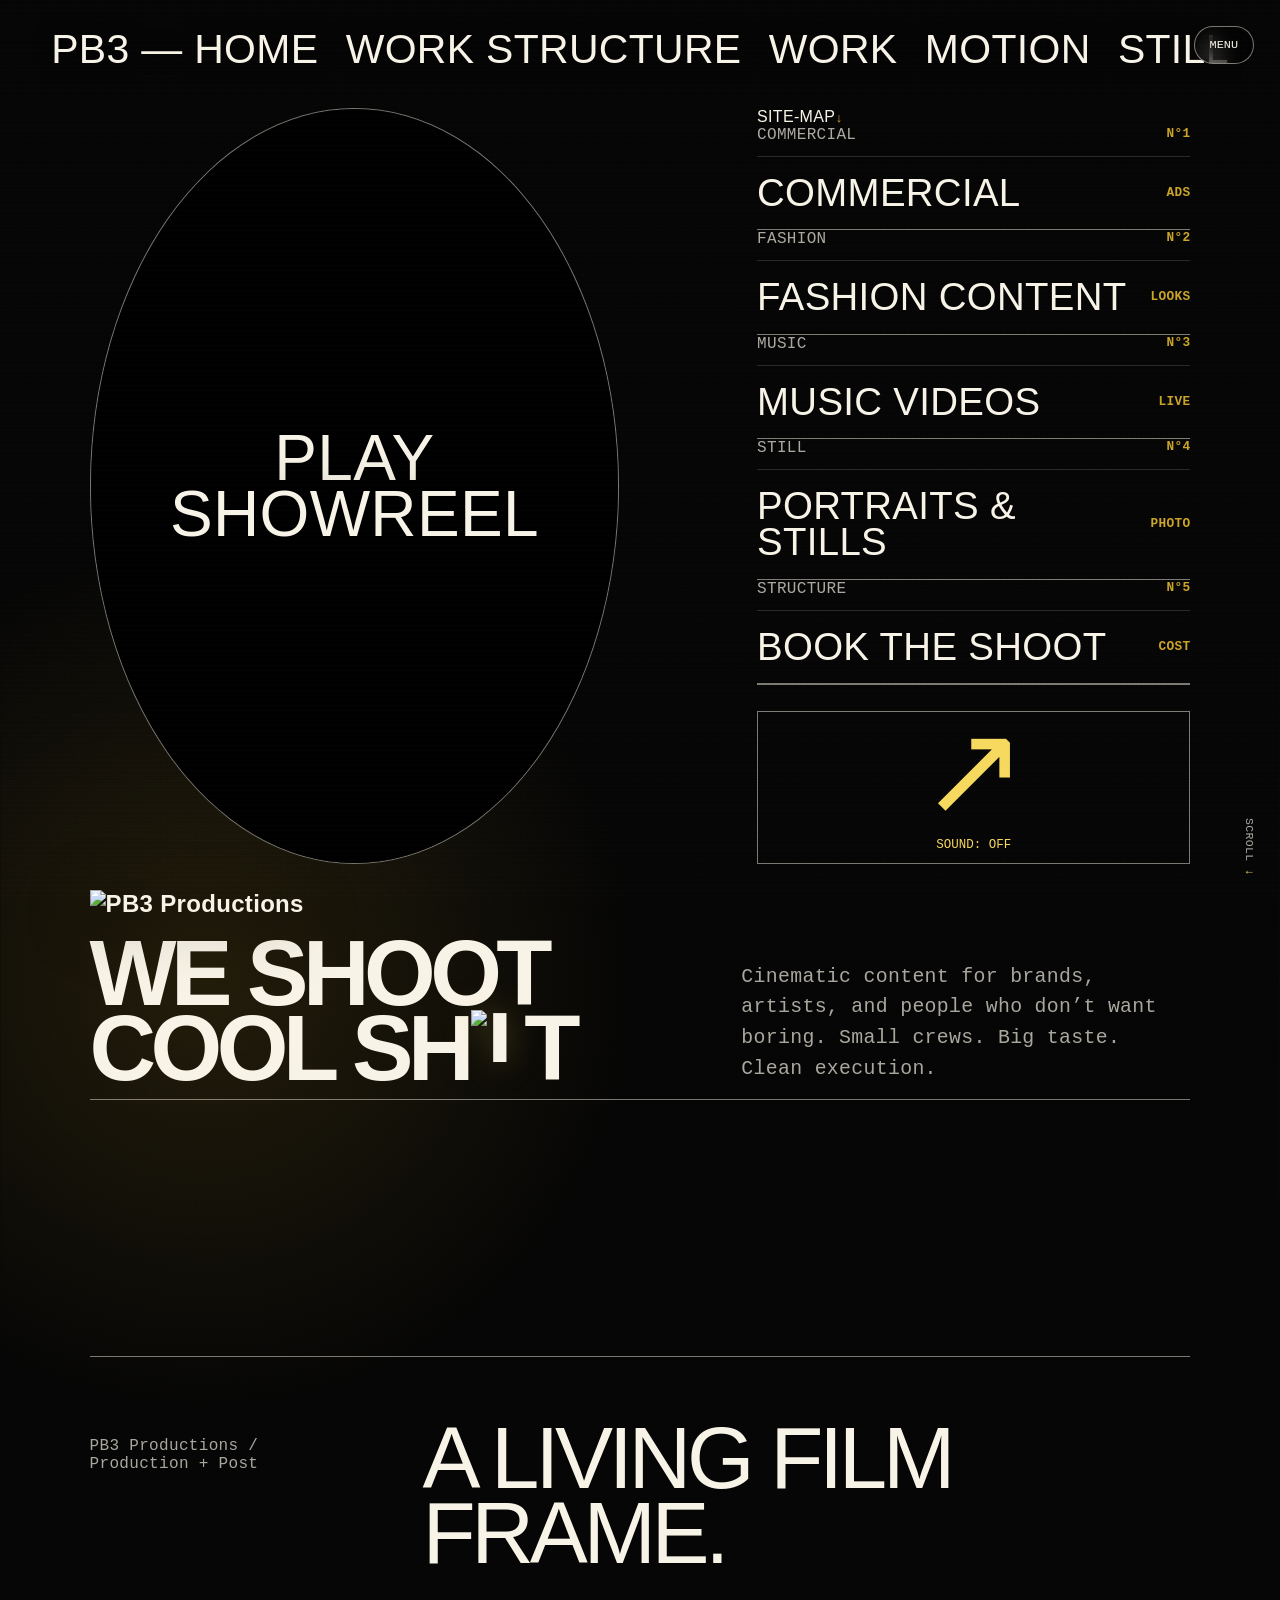
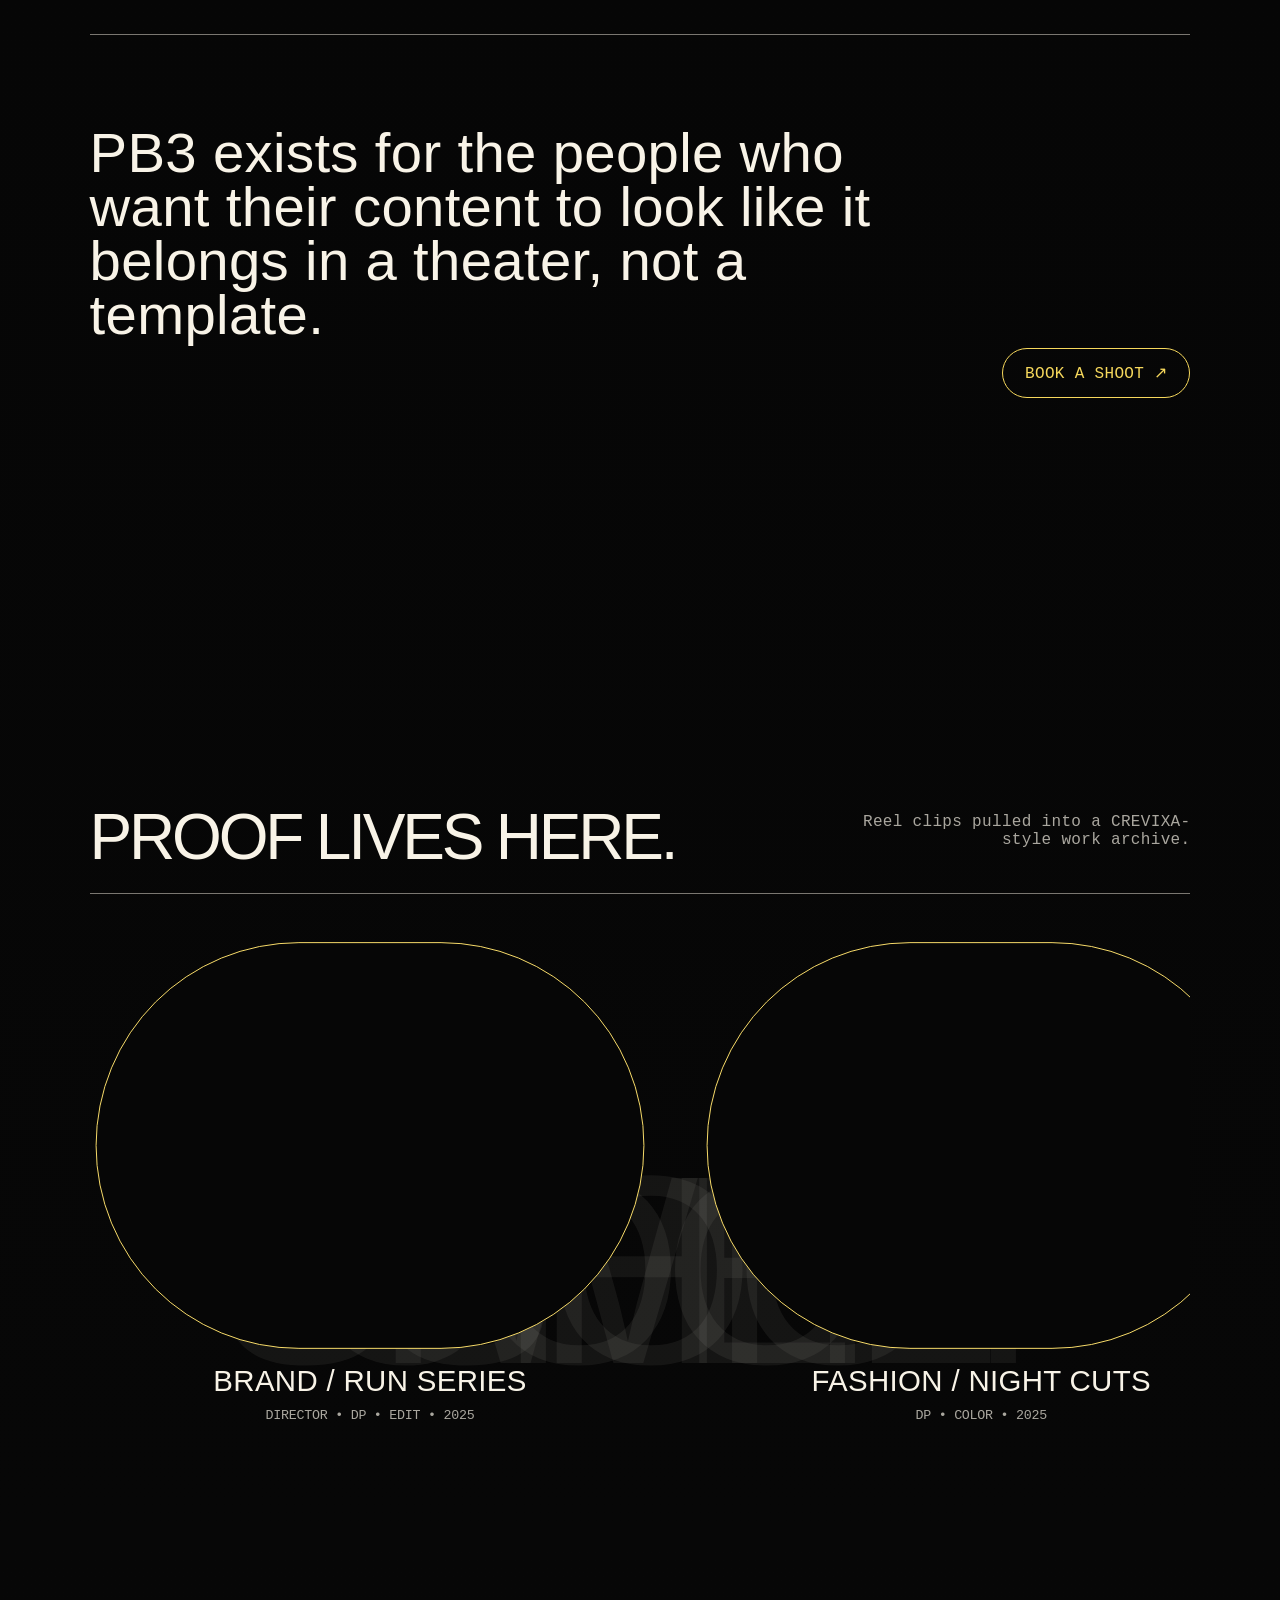
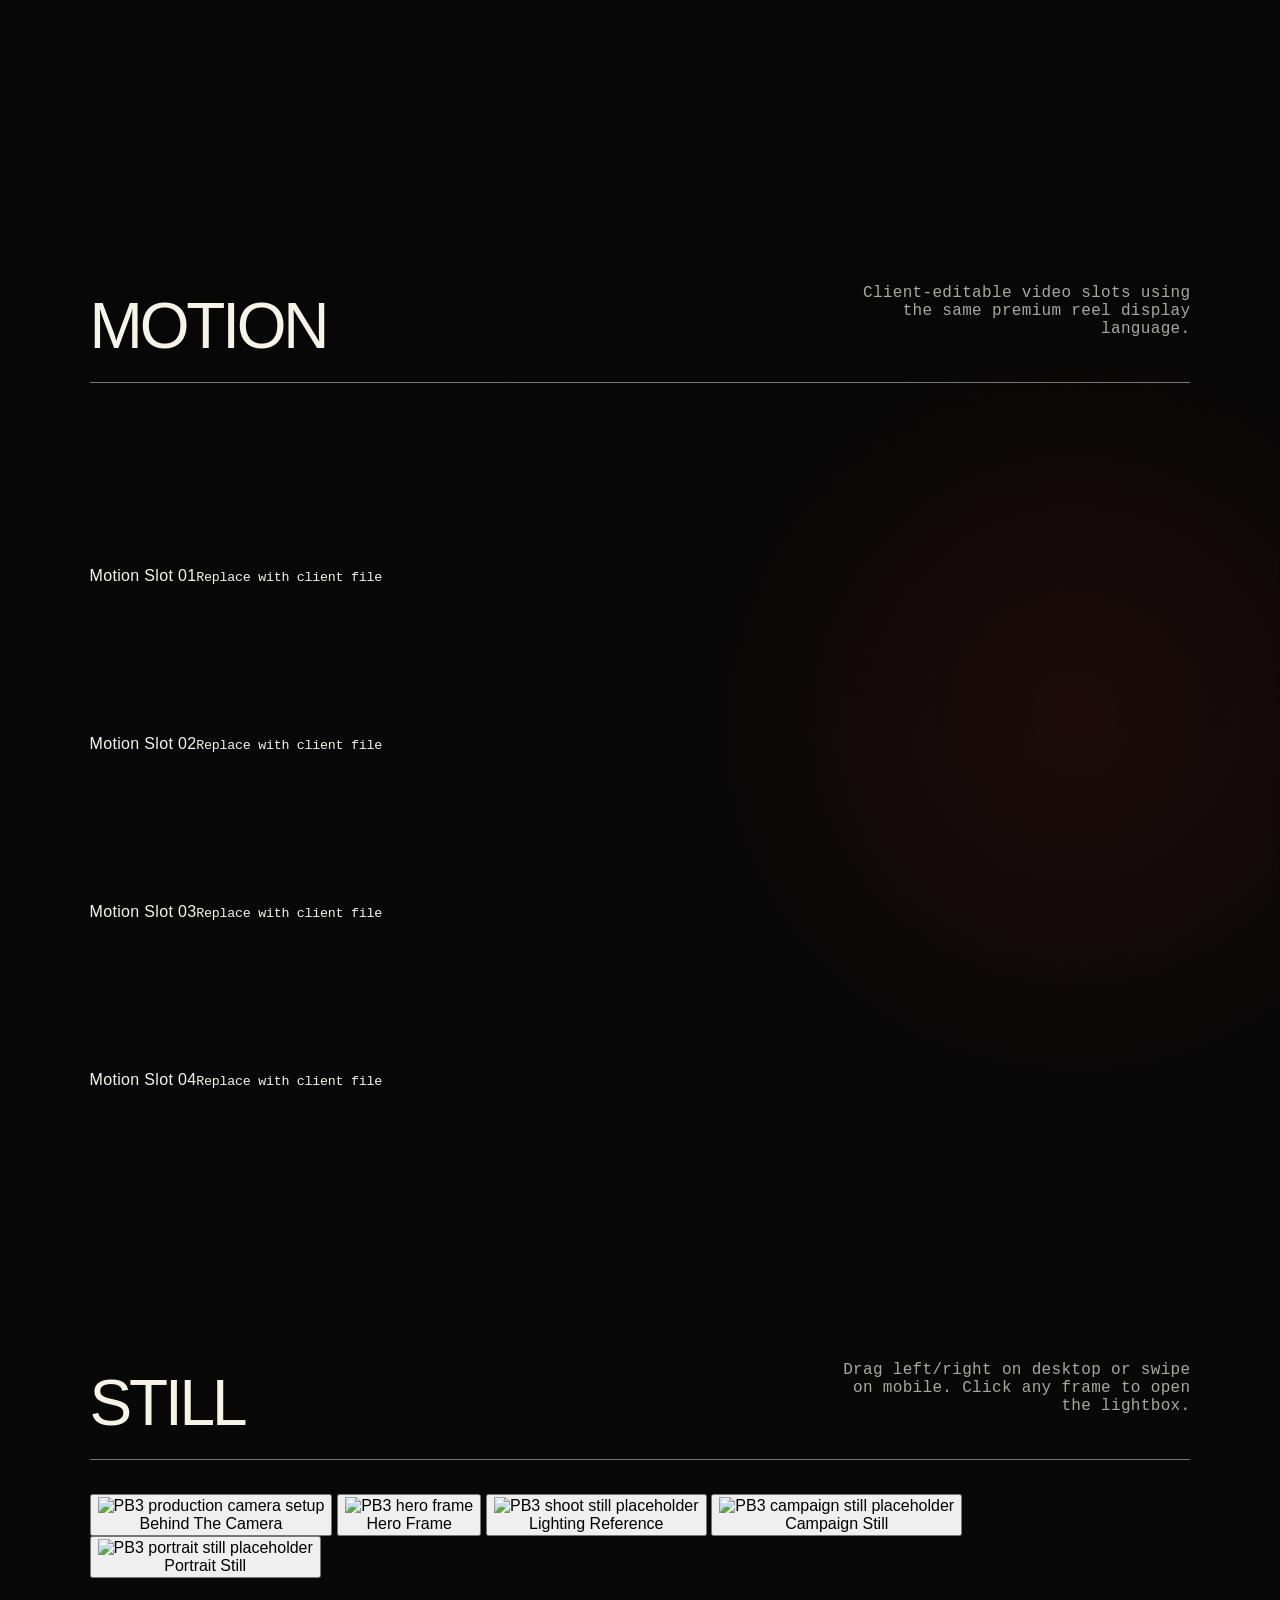
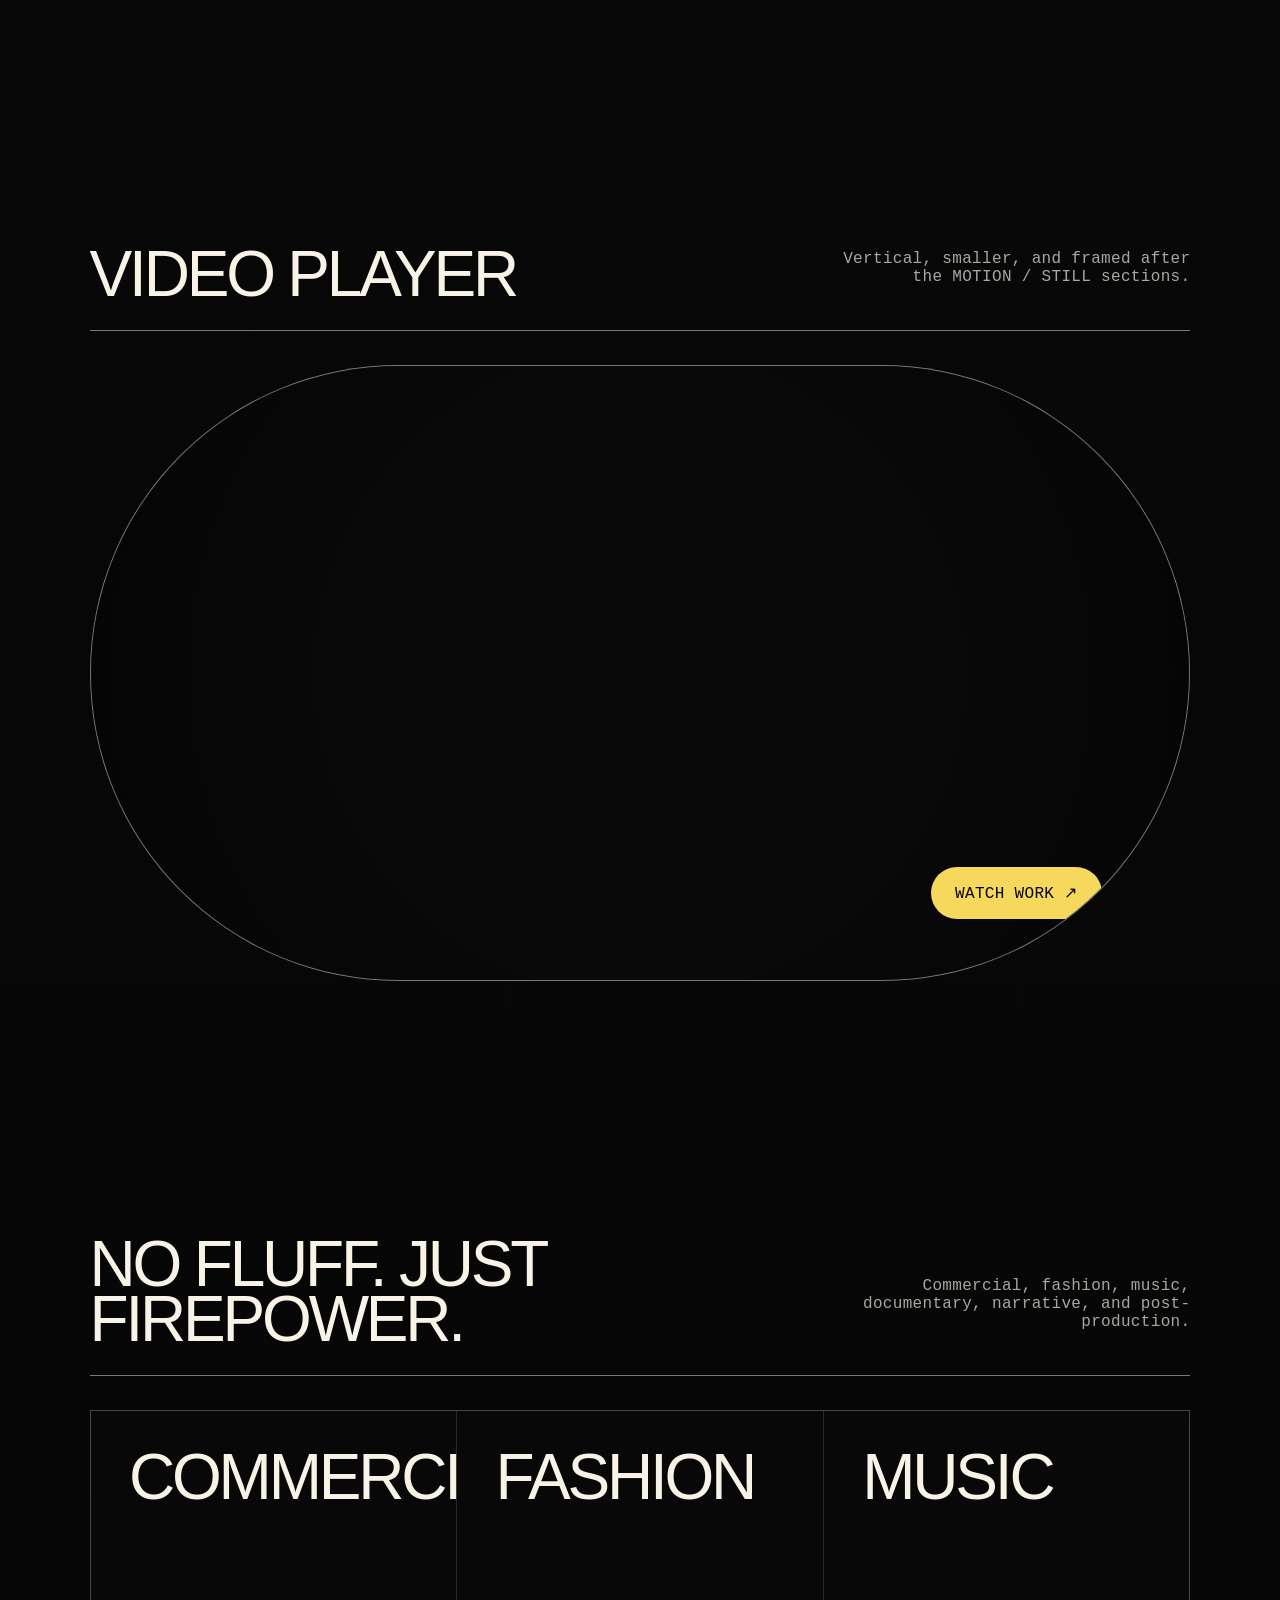
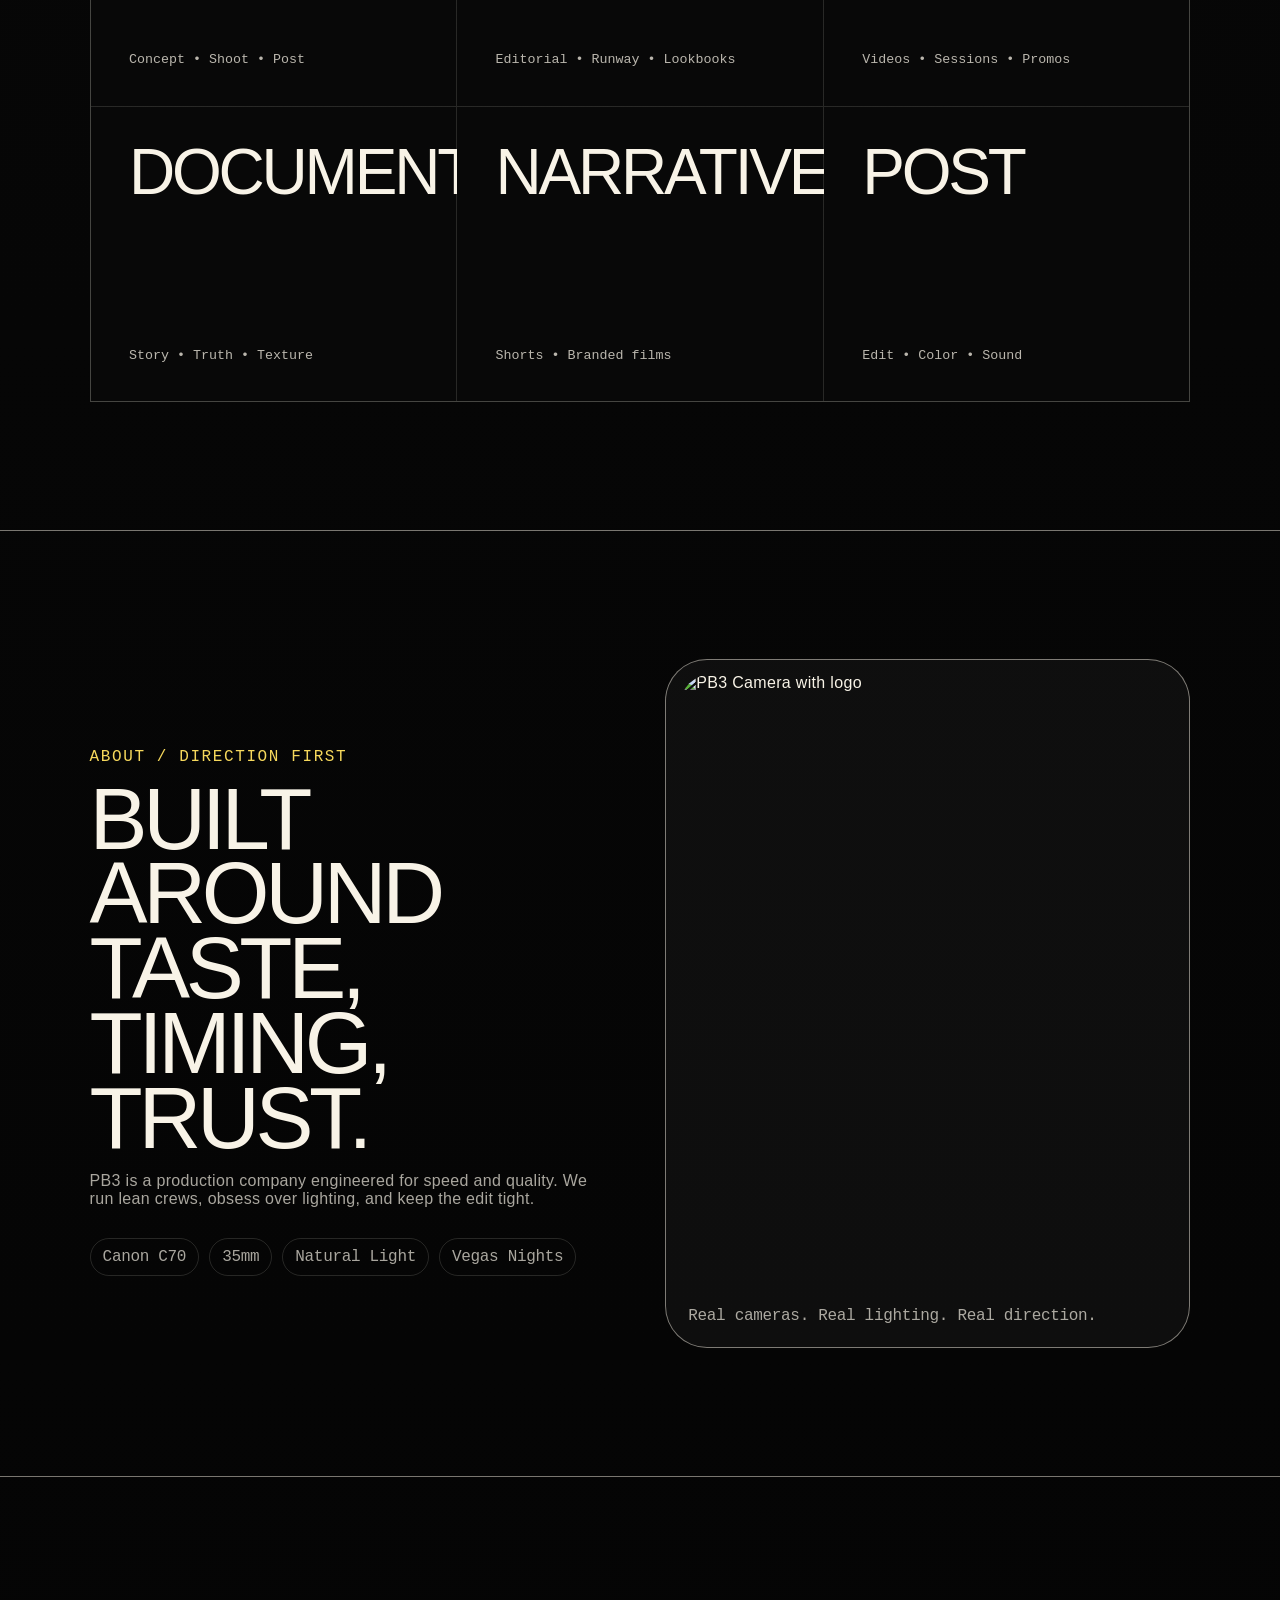
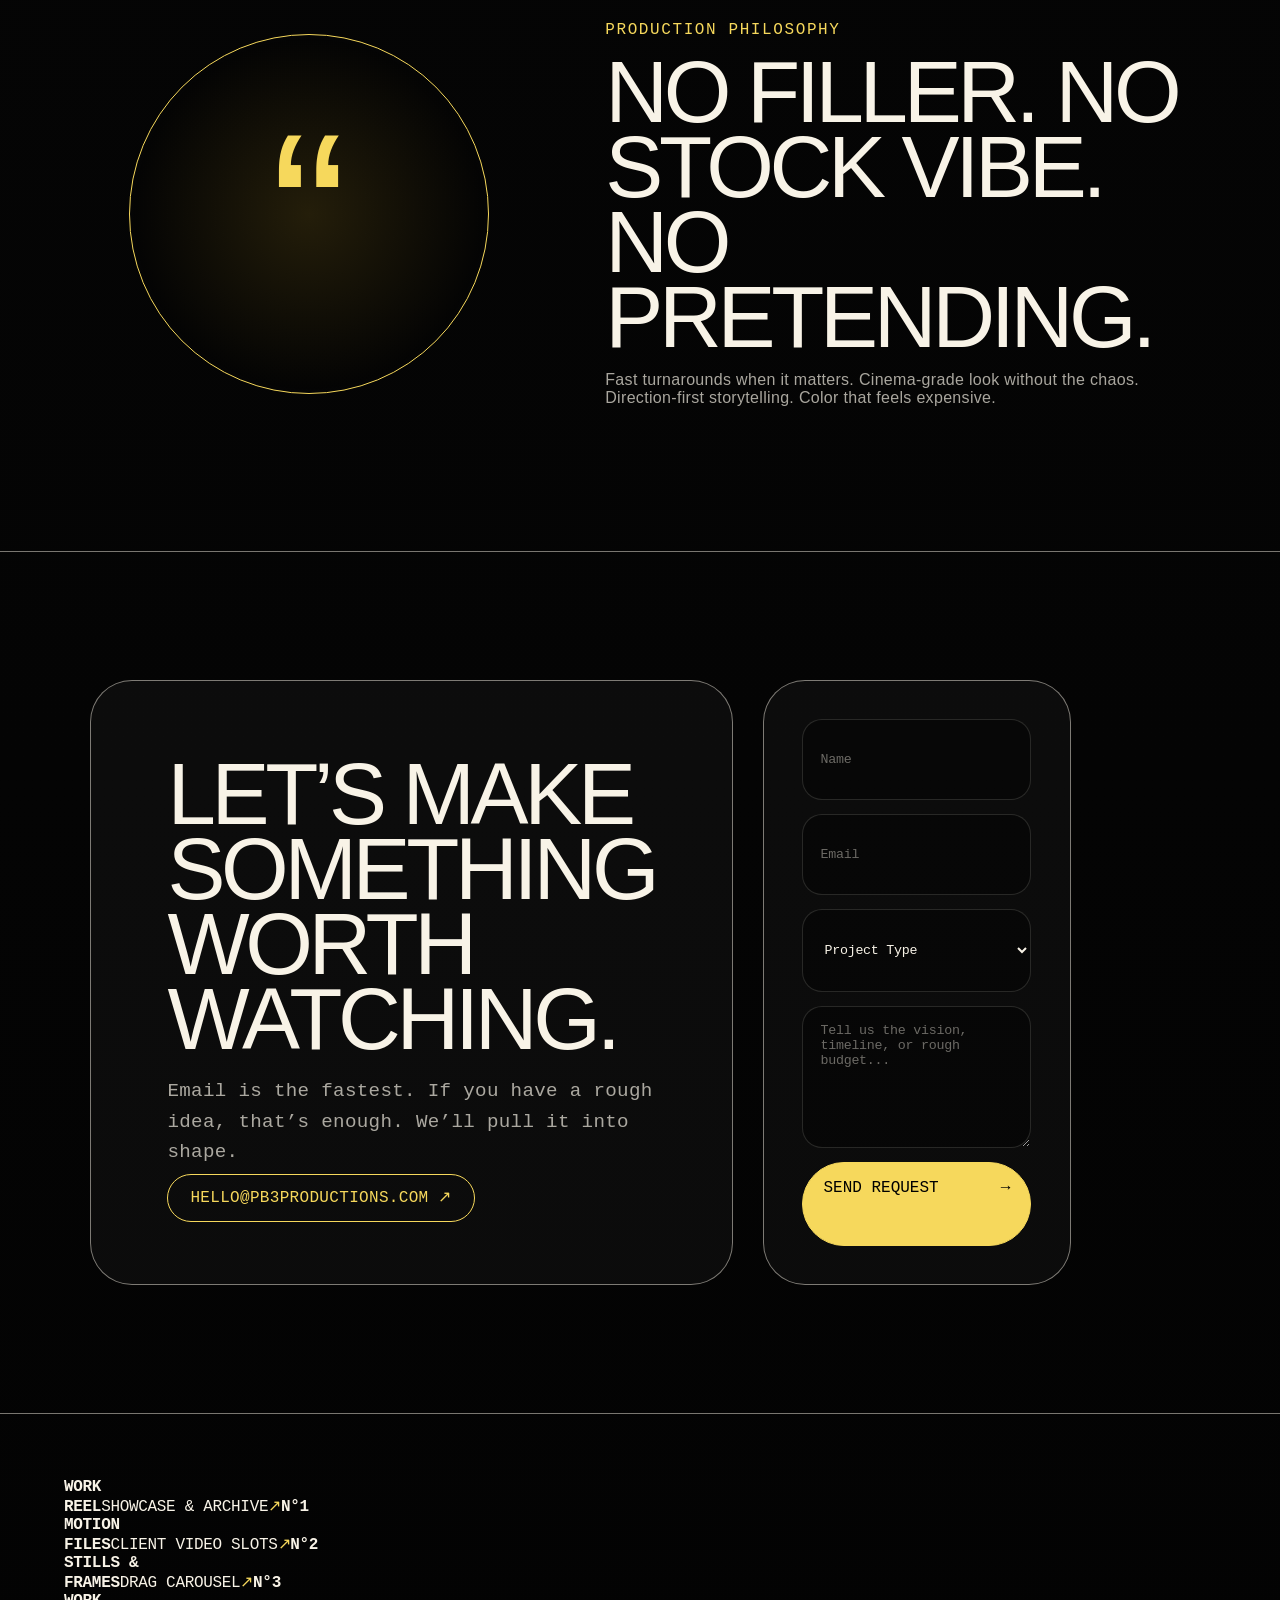
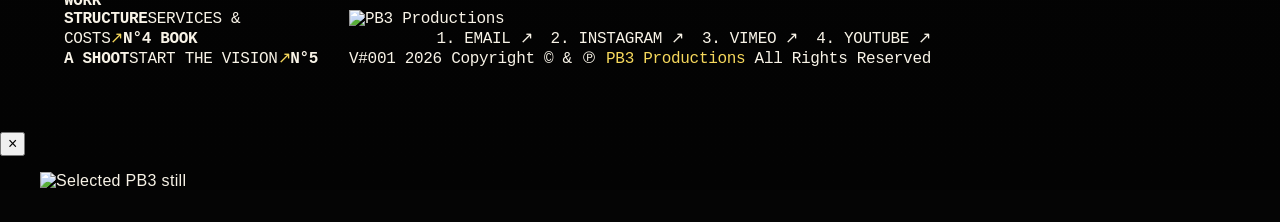
==== commit b543ce43: "Tighten hero and add motion still footer sections" ====
--- a/index.html
+++ b/index.html
@@ -41,19 +41,20 @@
       <nav class="menu-links" aria-label="Main menu">
         <a href="#top"><span>Home</span><b>N°1</b></a>
         <a href="#work"><span>Work Reel</span><b>N°2</b></a>
-        <a href="#services"><span>Services</span><b>N°3</b></a>
-        <a href="#about"><span>About</span><b>N°4</b></a>
-        <a href="#contact"><span>Contact</span><b>N°5</b></a>
+        <a href="#motion"><span>Motion</span><b>N°3</b></a>
+        <a href="#still"><span>Still</span><b>N°4</b></a>
+        <a href="#services"><span>Services</span><b>N°5</b></a>
+        <a href="#contact"><span>Contact</span><b>N°6</b></a>
       </nav>
       <p class="menu-credit">Production + Post<br /><em>WE SHOOT COOL SHIT</em></p>
     </div>
 
     <div class="mega-menu__panel mega-menu__panel--right">
       <div class="menu-card-track" aria-label="PB3 service cards">
-        <a class="menu-card" href="#work"><small>N°1</small><strong>Watch<br />Work</strong><span>Motion Reel</span></a>
-        <a class="menu-card" href="#services"><small>N°2</small><strong>Commercial<br />Fashion</strong><span>Concept • Shoot • Post</span></a>
-        <a class="menu-card" href="#services"><small>N°3</small><strong>Music<br />Doc</strong><span>Videos • Stories</span></a>
-        <a class="menu-card" href="#about"><small>N°4</small><strong>Built<br />Lean</strong><span>Taste • Timing • Trust</span></a>
+        <a class="menu-card" href="#work"><small>N°1</small><strong>Work<br />Reel</strong><span>Motion Archive</span></a>
+        <a class="menu-card" href="#motion"><small>N°2</small><strong>Motion<br />Files</strong><span>Client Video Slots</span></a>
+        <a class="menu-card" href="#still"><small>N°3</small><strong>Still<br />Frames</strong><span>Photo Carousel</span></a>
+        <a class="menu-card" href="#services"><small>N°4</small><strong>Creative<br />Firepower</strong><span>Concept • Shoot • Post</span></a>
         <a class="menu-card" href="#contact"><small>N°5</small><strong>Book<br />Shoot</strong><span>Start The Vision</span></a>
       </div>
       <div class="drag-note">← drag / scroll →</div>
@@ -62,10 +63,11 @@
 
   <header class="site-header" id="site-header">
     <nav aria-label="Primary navigation">
-      <a href="#top">HOME</a>
-      <a href="#services">WORK STRUCTURE</a>
-      <a href="#work">WORKS</a>
-      <a href="#showcase">SHOWCASE</a>
+      <a href="#top">PB3 — Home</a>
+      <a href="#services">Work Structure</a>
+      <a href="#work">Work</a>
+      <a href="#motion">Motion</a>
+      <a href="#still">Still</a>
     </nav>
   </header>
 
@@ -80,12 +82,17 @@
         </a>
 
         <div class="hero__work-list" aria-label="PB3 production categories">
-          <div class="mini-title"><span>Selected</span><b>WORKØ</b></div>
-          <a href="#services"><span>Commercial</span><b>01</b></a>
-          <a href="#services"><span>Fashion</span><b>02</b></a>
-          <a href="#services"><span>Music</span><b>03</b></a>
-          <a href="#services"><span>Documentary</span><b>04</b></a>
-          <a href="#services"><span>Narrative / Post</span><b>05</b></a>
+          <div class="site-map-label"><span>SITE-MAP</span><b>↓</b></div>
+          <div class="mini-title"><span>Commercial</span><b>N°1</b></div>
+          <a href="#services"><span>Commercial</span><b>ADS</b></a>
+          <div class="mini-title"><span>Fashion</span><b>N°2</b></div>
+          <a href="#services"><span>Fashion Content</span><b>LOOKS</b></a>
+          <div class="mini-title"><span>Music</span><b>N°3</b></div>
+          <a href="#services"><span>Music Videos</span><b>LIVE</b></a>
+          <div class="mini-title"><span>Still</span><b>N°4</b></div>
+          <a href="#still"><span>Portraits & Stills</span><b>PHOTO</b></a>
+          <div class="mini-title"><span>Structure</span><b>N°5</b></div>
+          <a href="#contact"><span>Book The Shoot</span><b>COST</b></a>
         </div>
 
         <div class="hero__statement">
@@ -166,8 +173,66 @@
       </div>
     </section>
 
+    <section class="motion-section section-shell reveal" id="motion">
+      <div class="section-heading-row">
+        <h2>MOTION</h2>
+        <p>Client-editable video slots using the same premium reel display language.</p>
+      </div>
+      <div class="motion-grid">
+        <article class="motion-card selected" tabindex="0">
+          <video autoplay loop muted playsinline preload="metadata"><source src="https://i.imgur.com/Ap8pNcl.mp4" type="video/mp4" /></video>
+          <div><span>Motion Slot 01</span><small class="mono">Replace with client file</small></div>
+        </article>
+        <article class="motion-card" tabindex="0">
+          <video autoplay loop muted playsinline preload="metadata"><source src="https://i.imgur.com/yloxb75.mp4" type="video/mp4" /></video>
+          <div><span>Motion Slot 02</span><small class="mono">Replace with client file</small></div>
+        </article>
+        <article class="motion-card" tabindex="0">
+          <video autoplay loop muted playsinline preload="metadata"><source src="https://i.imgur.com/Zk7xv85.mp4" type="video/mp4" /></video>
+          <div><span>Motion Slot 03</span><small class="mono">Replace with client file</small></div>
+        </article>
+        <article class="motion-card" tabindex="0">
+          <video autoplay loop muted playsinline preload="metadata"><source src="https://i.imgur.com/XxEqYCf.mp4" type="video/mp4" /></video>
+          <div><span>Motion Slot 04</span><small class="mono">Replace with client file</small></div>
+        </article>
+      </div>
+    </section>
+
+    <section class="still-section section-shell reveal" id="still">
+      <div class="section-heading-row">
+        <h2>STILL</h2>
+        <p>Drag left/right on desktop or swipe on mobile. Click any frame to open the lightbox.</p>
+      </div>
+      <div class="still-carousel" data-drag-scroll aria-label="PB3 stills carousel">
+        <button class="still-card selected" type="button" data-lightbox-src="https://lasvegaspartybuses.com/wp-content/uploads/2025/12/PB3-Camera-with-logo.png" data-lightbox-caption="Behind the camera / PB3 production setup">
+          <img src="https://lasvegaspartybuses.com/wp-content/uploads/2025/12/PB3-Camera-with-logo.png" alt="PB3 production camera setup" loading="lazy" />
+          <span>Behind The Camera</span>
+        </button>
+        <button class="still-card" type="button" data-lightbox-src="https://lasvegaspartybuses.com/wp-content/uploads/2025/12/Untitled-design36.png" data-lightbox-caption="Hero frame / PB3 motion treatment">
+          <img src="https://lasvegaspartybuses.com/wp-content/uploads/2025/12/Untitled-design36.png" alt="PB3 hero frame" loading="lazy" />
+          <span>Hero Frame</span>
+        </button>
+        <button class="still-card" type="button" data-lightbox-src="https://lasvegaspartybuses.com/wp-content/uploads/2025/12/PB3-Camera-with-logo.png" data-lightbox-caption="Shoot still / lighting and framing reference">
+          <img src="https://lasvegaspartybuses.com/wp-content/uploads/2025/12/PB3-Camera-with-logo.png" alt="PB3 shoot still placeholder" loading="lazy" />
+          <span>Lighting Reference</span>
+        </button>
+        <button class="still-card" type="button" data-lightbox-src="https://lasvegaspartybuses.com/wp-content/uploads/2025/12/Untitled-design36.png" data-lightbox-caption="Campaign still / replace with client shoot still">
+          <img src="https://lasvegaspartybuses.com/wp-content/uploads/2025/12/Untitled-design36.png" alt="PB3 campaign still placeholder" loading="lazy" />
+          <span>Campaign Still</span>
+        </button>
+        <button class="still-card" type="button" data-lightbox-src="https://lasvegaspartybuses.com/wp-content/uploads/2025/12/PB3-Camera-with-logo.png" data-lightbox-caption="Portrait still / replace with final portrait image">
+          <img src="https://lasvegaspartybuses.com/wp-content/uploads/2025/12/PB3-Camera-with-logo.png" alt="PB3 portrait still placeholder" loading="lazy" />
+          <span>Portrait Still</span>
+        </button>
+      </div>
+    </section>
+
     <section class="showreel section-shell reveal">
-      <a class="showreel__media" href="#work" aria-label="Watch PB3 work reel">
+      <div class="section-heading-row compact-heading">
+        <h2>VIDEO PLAYER</h2>
+        <p>Vertical, smaller, and framed after the MOTION / STILL sections.</p>
+      </div>
+      <a class="showreel__media vertical-player" href="#work" aria-label="Watch PB3 work reel">
         <video autoplay muted loop playsinline preload="metadata" poster="https://lasvegaspartybuses.com/wp-content/uploads/2025/12/Untitled-design36.png">
           <source src="https://lasvegaspartybuses.com/wp-content/uploads/2025/12/Productions3.mp4" type="video/mp4" />
         </video>
@@ -243,20 +308,31 @@
   </main>
 
   <footer class="site-footer mono">
-    <div>
-      <img class="footer-logo" src="https://lasvegaspartybuses.com/wp-content/uploads/2025/12/PRODUCTIONS1.svg" alt="PB3 Productions" />
-      <span>© <span id="year"></span> PB3 Productions</span>
-    </div>
-    <div class="turdGroup" aria-hidden="true">
-      <div class="comicBubble">We Shoot Cool Shit!</div>
-      <img class="goldTurd" src="https://lasvegaspartybuses.com/wp-content/uploads/2025/12/Group-of-gold-turds2.svg" alt="" />
-    </div>
-    <nav aria-label="Social links">
-      <a href="#">IG ↗</a>
-      <a href="#">Vimeo ↗</a>
-      <a href="#">YT ↗</a>
-      <a href="#top">Back to top ↑</a>
-    </nav>
+    <div class="footer-work-strip" aria-label="Footer site map">
+      <a href="#work" class="footer-work-card"><strong>WORK<br />REEL</strong><span>SHOWCASE & ARCHIVE</span><em>↗</em><b>N°1</b></a>
+      <a href="#motion" class="footer-work-card"><strong>MOTION<br />FILES</strong><span>CLIENT VIDEO SLOTS</span><em>↗</em><b>N°2</b></a>
+      <a href="#still" class="footer-work-card"><strong>STILLS &<br />FRAMES</strong><span>DRAG CAROUSEL</span><em>↗</em><b>N°3</b></a>
+      <a href="#services" class="footer-work-card"><strong>WORK<br />STRUCTURE</strong><span>SERVICES & COSTS</span><em>↗</em><b>N°4</b></a>
+      <a href="#contact" class="footer-work-card"><strong>BOOK<br />A SHOOT</strong><span>START THE VISION</span><em>↗</em><b>N°5</b></a>
+    </div>
+
+    <div class="footer-base-strip">
+      <div class="footer-brand-word">
+        <img src="https://lasvegaspartybuses.com/wp-content/uploads/2025/12/PRODUCTIONS1.svg" alt="PB3 Productions" />
+      </div>
+      <nav class="footer-socials" aria-label="Social links">
+        <a href="mailto:hello@pb3productions.com">1. Email ↗</a>
+        <a href="#">2. Instagram ↗</a>
+        <a href="#">3. Vimeo ↗</a>
+        <a href="#">4. YouTube ↗</a>
+      </nav>
+      <div class="footer-meta">
+        <span>V#001 2026</span>
+        <span>Copyright © & ℗ <em>PB3 Productions</em></span>
+        <span>All Rights Reserved</span>
+      </div>
+      <div class="footer-orb" aria-hidden="true"></div>
+    </div>
   </footer>
 
   <div class="tooltip" id="tooltip" role="status" aria-live="polite" aria-hidden="true">
@@ -265,5 +341,13 @@
       <div class="tooltipText mono" id="tooltipText">Preview</div>
     </div>
   </div>
+
+  <div class="lightbox" id="lightbox" aria-hidden="true" role="dialog" aria-label="Still image preview">
+    <button class="lightbox__close" type="button" aria-label="Close preview">×</button>
+    <figure>
+      <img id="lightboxImage" alt="Selected PB3 still" />
+      <figcaption id="lightboxCaption" class="mono"></figcaption>
+    </figure>
+  </div>
 </body>
 </html>
--- a/styles.css
+++ b/styles.css
@@ -1,409 +1,410 @@
 :root {
-  --bg: #050505;
-  --ink: #f8f3e7;
+  --gold: #c9a227;
+  --gold-bright: #f6d85c;
+  --cream: #f8f3e7;
+  --black: #050505;
+  --charcoal: #0a0a0a;
   --muted: rgba(248, 243, 231, .68);
+  --line: rgba(248, 243, 231, .48);
   --faint: rgba(248, 243, 231, .14);
-  --panel: rgba(255,255,255,.055);
-  --panel-strong: rgba(255,255,255,.09);
-  --accentOff: #c9a227;
-  --accentOn: #f6d85c;
-  --accent: var(--accentOff);
-  --danger: #ff3b22;
+  --red: #ff3b22;
+  --accent: var(--gold);
+  --ease: cubic-bezier(.5, 0, .2, 1);
+  --display: "Antonio", Impact, "Arial Narrow", sans-serif;
   --mono: "IBM Plex Mono", ui-monospace, SFMono-Regular, Menlo, monospace;
-  --display: "Antonio", Impact, "Arial Narrow", sans-serif;
-  --ease: cubic-bezier(.2, .8, .2, 1);
-  --max: 1500px;
 }
 
 * { box-sizing: border-box; }
-html {
-  scroll-behavior: smooth;
-  background: var(--bg);
-}
+html { scroll-behavior: smooth; background: var(--black); }
 body {
   margin: 0;
-  min-height: 100vh;
-  color: var(--ink);
+  color: var(--cream);
   background:
-    radial-gradient(circle at 18% 12%, rgba(246, 216, 92, .14), transparent 31vw),
-    radial-gradient(circle at 82% 42%, rgba(255, 59, 34, .12), transparent 28vw),
-    linear-gradient(180deg, #050505, #0a0a0a 45%, #030303);
+    radial-gradient(circle at 16% 10%, rgba(201, 162, 39, .15), transparent 34vw),
+    radial-gradient(circle at 84% 40%, rgba(255, 59, 34, .09), transparent 30vw),
+    linear-gradient(180deg, #050505, #080808 48%, #030303);
   font-family: var(--display);
   letter-spacing: .02em;
   overflow-x: hidden;
-}
-body.nav-open { overflow: hidden; }
+  cursor: crosshair;
+}
+body.menu-open { overflow: hidden; }
 a { color: inherit; text-decoration: none; }
-button, input, textarea, select { font: inherit; }
+button { font: inherit; }
 img, video { display: block; max-width: 100%; }
+em { color: var(--gold-bright); font-style: normal; }
 .mono { font-family: var(--mono); letter-spacing: -.02em; }
 
 .grain,
 .scanlines {
   position: fixed;
   inset: 0;
+  z-index: 9999;
   pointer-events: none;
-  z-index: 9999;
 }
 .grain {
-  opacity: .18;
+  opacity: .14;
   mix-blend-mode: overlay;
   background-image:
-    radial-gradient(circle at 18% 22%, rgba(255,255,255,.4) 0 1px, transparent 1px),
-    radial-gradient(circle at 78% 72%, rgba(255,255,255,.25) 0 1px, transparent 1px);
+    radial-gradient(circle at 18% 22%, rgba(255,255,255,.42) 0 1px, transparent 1px),
+    radial-gradient(circle at 78% 72%, rgba(255,255,255,.24) 0 1px, transparent 1px);
   background-size: 3px 3px, 5px 5px;
 }
 .scanlines {
-  opacity: .13;
-  background: repeating-linear-gradient(
-    to bottom,
-    rgba(255,255,255,.12) 0,
-    rgba(255,255,255,.12) 1px,
-    transparent 1px,
-    transparent 5px
-  );
-}
-
-.topbar {
+  opacity: .1;
+  background: repeating-linear-gradient(to bottom, rgba(255,255,255,.12) 0, rgba(255,255,255,.12) 1px, transparent 1px, transparent 5px);
+}
+
+.loader {
+  position: fixed;
+  inset: 0;
+  z-index: 900;
+  pointer-events: none;
+  display: grid;
+  place-items: center;
+  background: var(--cream);
+  animation: loader-out 1.05s var(--ease) 1.08s forwards;
+}
+.loader__mask {
+  width: min(52vw, 620px);
+  filter: invert(1) contrast(1.12);
+  animation: pulse 1s ease-in-out infinite alternate;
+}
+@keyframes loader-out { to { transform: translateY(-100%); visibility: hidden; } }
+@keyframes pulse { to { transform: scale(1.035); } }
+
+.site-header {
   position: fixed;
   inset: 0 0 auto 0;
-  z-index: 100;
+  z-index: 70;
+  padding: clamp(18px, 2.5vw, 34px) clamp(16px, 4vw, 60px);
+  transition: transform .35s var(--ease), opacity .35s var(--ease), background .35s var(--ease);
+}
+.site-header.is-hidden { transform: translateY(-110%); opacity: 0; }
+.site-header.is-scrolled {
+  background: rgba(5,5,5,.62);
+  backdrop-filter: blur(18px);
+  border-bottom: 1px solid var(--faint);
+}
+.site-header nav {
   display: flex;
   align-items: center;
   justify-content: space-between;
-  gap: 24px;
-  padding: clamp(14px, 2.2vw, 30px) clamp(16px, 4vw, 64px);
-  mix-blend-mode: normal;
-  transition: transform .35s var(--ease), background .35s var(--ease), border-color .35s var(--ease);
-}
-.topbar.is-scrolled {
-  background: rgba(5,5,5,.68);
-  backdrop-filter: blur(18px);
+  gap: 20px;
+}
+.site-header a {
+  font-size: clamp(1.1rem, 3.2vw, 3.35rem);
+  line-height: .85;
+  text-transform: uppercase;
+  text-shadow: 0 0 18px rgba(0,0,0,.9);
+  transition: color .25s var(--ease), letter-spacing .25s var(--ease);
+}
+.site-header a:hover { color: var(--gold-bright); letter-spacing: .06em; }
+
+.menu-toggle {
+  position: fixed;
+  right: clamp(14px, 2vw, 28px);
+  top: clamp(14px, 2vw, 28px);
+  z-index: 120;
+  border: 1px solid var(--line);
+  background: rgba(0,0,0,.38);
+  color: var(--cream);
+  backdrop-filter: blur(10px);
+  border-radius: 999px;
+  padding: 11px 15px;
+  cursor: pointer;
+  font-family: var(--mono);
+  font-size: .74rem;
+  transition: transform .25s var(--ease), border-color .25s var(--ease), color .25s var(--ease);
+}
+.menu-toggle:hover { transform: rotate(3deg) scale(1.04); border-color: var(--gold-bright); color: var(--gold-bright); }
+
+.mega-menu {
+  position: fixed;
+  inset: 0;
+  z-index: 160;
+  pointer-events: none;
+  visibility: hidden;
+}
+.mega-menu.is-active { pointer-events: auto; visibility: visible; }
+.mega-menu__panel {
+  position: absolute;
+  top: 0;
+  width: 50vw;
+  height: 100vh;
+  background: #000;
+  transition: transform .85s var(--ease);
+}
+.mega-menu__panel--left {
+  left: 0;
+  transform: translateX(-100%);
+  display: flex;
+  flex-direction: column;
+  justify-content: space-between;
+  padding: clamp(34px, 6vw, 86px) clamp(28px, 5vw, 70px);
+}
+.mega-menu__panel--right {
+  right: 0;
+  transform: translateX(100%);
+  display: grid;
+  align-content: center;
+  gap: 28px;
+  padding: clamp(32px, 5vw, 80px);
+  overflow: hidden;
+}
+.mega-menu.is-active .mega-menu__panel { transform: translateX(0); }
+.mega-menu__rule {
+  position: absolute;
+  top: 0;
+  left: 50%;
+  width: 1px;
+  height: 100vh;
+  background: var(--line);
+  transform: scaleY(0);
+  transform-origin: center;
+  z-index: 4;
+  transition: transform .7s var(--ease) .25s;
+}
+.mega-menu.is-active .mega-menu__rule { transform: scaleY(1); }
+.menu-close {
+  position: absolute;
+  left: 50%;
+  top: 50%;
+  z-index: 8;
+  width: clamp(86px, 13vw, 176px);
+  aspect-ratio: 1;
+  transform: translate(-50%, -50%) scale(.25);
+  opacity: 0;
+  border: 1px solid var(--gold-bright);
+  border-radius: 50%;
+  background: var(--gold-bright);
+  color: #000;
+  cursor: pointer;
+  font-family: var(--mono);
+  font-size: .78rem;
+  transition: opacity .45s var(--ease) .45s, transform .45s var(--ease) .45s;
+}
+.mega-menu.is-active .menu-close { opacity: 1; transform: translate(-50%, -50%) scale(1); }
+.kicker, .menu-credit, .drag-note { font-family: var(--mono); font-size: clamp(.82rem, 1.1vw, 1rem); color: var(--muted); text-transform: uppercase; }
+.menu-links { display: grid; gap: clamp(16px, 3vh, 42px); }
+.menu-links a {
+  display: flex;
+  flex-direction: column;
+  align-items: flex-start;
+  gap: 6px;
+  overflow: hidden;
+}
+.menu-links span {
+  font-size: clamp(2.25rem, 6vw, 7rem);
+  line-height: .83;
+  text-transform: uppercase;
+  transition: transform .35s var(--ease), color .35s var(--ease);
+}
+.menu-links b { color: var(--gold-bright); font-family: var(--mono); font-size: .86rem; }
+.menu-links a:hover span { color: var(--gold-bright); transform: translateX(1.5vw); }
+.menu-card-track {
+  display: flex;
+  gap: clamp(18px, 3vw, 42px);
+  overflow-x: auto;
+  scroll-snap-type: x mandatory;
+  padding: 6vh 0;
+}
+.menu-card-track::-webkit-scrollbar { display: none; }
+.menu-card {
+  flex: 0 0 min(330px, 32vw);
+  height: min(72vh, 720px);
+  border: 2px solid var(--cream);
+  border-radius: 999px;
+  color: var(--gold-bright);
+  display: flex;
+  flex-direction: column;
+  align-items: center;
+  justify-content: space-around;
+  text-align: center;
+  padding: 34px 22px;
+  background: #000;
+  scroll-snap-align: center;
+  transition: border-color .25s var(--ease), transform .25s var(--ease), background .25s var(--ease);
+}
+.menu-card:hover { border-color: var(--gold-bright); transform: translateY(-10px); background: rgba(201,162,39,.06); }
+.menu-card small { color: var(--cream); font-family: var(--mono); }
+.menu-card strong { font-size: clamp(1.75rem, 3.5vw, 4.4rem); line-height: .9; text-transform: uppercase; transform: rotate(-90deg); }
+.menu-card span { color: var(--muted); text-transform: uppercase; font-family: var(--mono); font-size: .76rem; }
+.drag-note { text-align: center; }
+
+.section-shell {
+  width: min(100%, 1600px);
+  margin: 0 auto;
+  padding: clamp(70px, 10vw, 150px) clamp(18px, 7vw, 110px);
+}
+.hero {
+  width: 100%;
+  min-height: 100vh;
+  display: grid;
+  place-items: center;
+  position: relative;
+  padding-top: 12vh;
+}
+.hero__grid {
+  width: 100%;
+  min-height: 78vh;
+  display: grid;
+  grid-template-columns: 1.1fr .18fr .9fr;
+  grid-template-rows: 1fr auto auto;
+  gap: clamp(16px, 2vw, 30px);
+}
+.hero__reel {
+  grid-column: 1 / 2;
+  grid-row: 1 / 3;
+  border: 1px solid var(--line);
+  border-radius: 50%;
+  display: grid;
+  place-items: center;
+  min-height: clamp(260px, 42vw, 660px);
+  overflow: hidden;
+  position: relative;
+  isolation: isolate;
+  background: #000;
+}
+.hero__reel::after {
+  content: "";
+  position: absolute;
+  inset: 0;
+  background: radial-gradient(circle at center, transparent 0 36%, rgba(0,0,0,.35) 70%, rgba(0,0,0,.82) 100%), linear-gradient(180deg, rgba(0,0,0,.06), rgba(0,0,0,.55));
+  z-index: 1;
+}
+.hero__reel video { position: absolute; inset: 0; width: 100%; height: 100%; object-fit: cover; filter: saturate(.85) contrast(1.1) brightness(.72); }
+.hero__reel span {
+  position: relative;
+  z-index: 2;
+  font-size: clamp(2rem, 5vw, 7rem);
+  line-height: .88;
+  text-align: center;
+  text-transform: uppercase;
+  text-shadow: 0 20px 60px rgba(0,0,0,.8);
+}
+.hero__work-list {
+  grid-column: 3 / 4;
+  grid-row: 1 / 2;
+  align-self: stretch;
+  display: flex;
+  flex-direction: column;
+  justify-content: flex-end;
+  border-bottom: 1px solid var(--line);
+}
+.hero__work-list .mini-title {
+  display: flex;
+  justify-content: space-between;
+  color: var(--muted);
   border-bottom: 1px solid var(--faint);
-}
-.topbar.is-hidden { transform: translateY(-115%); }
-.brand {
-  display: inline-flex;
+  padding-bottom: 12px;
+  text-transform: uppercase;
+  font-family: var(--mono);
+}
+.hero__work-list a {
+  display: flex;
   align-items: center;
-  width: clamp(118px, 15vw, 210px);
-  min-width: 118px;
-}
-.nav-brand-logo,
-.heroLogo {
-  width: 100%;
-  filter: drop-shadow(0 0 22px rgba(0,0,0,.8));
-}
-.nav {
-  display: flex;
-  align-items: center;
-  gap: clamp(12px, 1.8vw, 28px);
-  text-transform: uppercase;
-}
-.navLink {
-  position: relative;
-  font-size: clamp(.9rem, 1.2vw, 1.15rem);
-  color: var(--muted);
-  padding: 10px 0;
-}
-.navLink::after {
-  content: "";
-  position: absolute;
-  left: 0;
-  right: 0;
-  bottom: 4px;
-  height: 1px;
-  background: var(--accent);
-  transform: scaleX(0);
-  transform-origin: right;
-  transition: transform .25s var(--ease);
-}
-.navLink:hover { color: var(--ink); }
-.navLink:hover::after { transform: scaleX(1); transform-origin: left; }
-.navCtaGroup {
-  display: flex;
-  align-items: center;
-  gap: 10px;
-}
-.mobileMenuBtn {
-  display: none;
-  border: 1px solid var(--faint);
-  background: rgba(0,0,0,.5);
-  width: 46px;
-  height: 46px;
-  border-radius: 999px;
-  color: var(--ink);
-}
-.mobileMenuBtn span {
-  display: block;
-  width: 20px;
-  height: 1px;
-  margin: 6px auto;
-  background: currentColor;
-  transition: transform .25s var(--ease);
-}
-body.nav-open .mobileMenuBtn span:first-child { transform: translateY(3.5px) rotate(45deg); }
-body.nav-open .mobileMenuBtn span:last-child { transform: translateY(-3.5px) rotate(-45deg); }
-
-.btn {
-  --btn-bg: transparent;
-  --btn-fg: var(--ink);
-  display: inline-flex;
-  align-items: center;
-  justify-content: center;
-  gap: 10px;
-  min-height: 46px;
-  padding: 13px 18px;
-  border: 1px solid rgba(248,243,231,.26);
-  border-radius: 999px;
-  background: var(--btn-bg);
-  color: var(--btn-fg);
-  text-transform: uppercase;
-  font-family: var(--mono);
-  font-size: .82rem;
-  letter-spacing: -.01em;
-  cursor: pointer;
-  transition: transform .25s var(--ease), border-color .25s var(--ease), background .25s var(--ease), color .25s var(--ease);
-}
-.btn:hover {
-  transform: translateY(-2px);
-  border-color: var(--accent);
-}
-.btn.primary {
-  --btn-bg: var(--accent);
-  --btn-fg: #0a0a0a;
-  border-color: var(--accent);
-  font-weight: 700;
-}
-.btn.primary:hover { background: var(--ink); border-color: var(--ink); }
-.btn.ghost {
-  border-color: rgba(248,243,231,.38);
-  background: rgba(248,243,231,.04);
-}
-.btn.icon {
-  background: rgba(0,0,0,.42);
-}
-.btn.wide { width: 100%; justify-content: space-between; }
-.contact-btn {
-  min-height: 40px;
-  padding: 10px 13px;
-}
-.btn-contact-icon {
-  width: 16px;
-  height: 16px;
-}
-.iconDot {
-  width: 9px;
-  height: 9px;
-  border-radius: 50%;
-  background: var(--accent);
-  box-shadow: 0 0 18px var(--accent);
-}
-button[aria-pressed="true"] .iconDot {
-  background: #39ff88;
-  box-shadow: 0 0 18px #39ff88;
-}
-
-.hero {
-  position: relative;
-  min-height: 100svh;
-  isolation: isolate;
-  overflow: hidden;
-}
-.heroBg,
-.heroVid,
-.heroVignette {
-  position: absolute;
-  inset: 0;
-}
-.heroVid {
-  width: 100%;
-  height: 100%;
-  object-fit: cover;
-  filter: saturate(.9) contrast(1.12) brightness(.72);
-  transform: scale(1.01);
-}
-.heroVignette {
-  background:
-    radial-gradient(circle at center, transparent 0 38%, rgba(0,0,0,.35) 68%, rgba(0,0,0,.92) 100%),
-    linear-gradient(180deg, rgba(0,0,0,.18), rgba(0,0,0,.78));
-}
-.scrollHint {
-  position: absolute;
-  right: clamp(18px, 4vw, 72px);
-  bottom: clamp(24px, 5vw, 80px);
-  z-index: 4;
-  display: grid;
-  justify-items: center;
-  gap: 10px;
-  color: var(--muted);
-  font-family: var(--mono);
-  text-transform: uppercase;
-  font-size: .72rem;
-}
-.scrollLine {
-  width: 1px;
-  height: 76px;
-  background: linear-gradient(to bottom, var(--accent), transparent);
-  transform-origin: top;
-  animation: scrollPulse 1.6s var(--ease) infinite;
-}
-@keyframes scrollPulse {
-  0% { transform: scaleY(.18); opacity: .4; }
-  70% { transform: scaleY(1); opacity: 1; }
-  100% { transform: scaleY(.18); opacity: .4; }
-}
-
-.section {
-  position: relative;
-  padding: clamp(84px, 10vw, 170px) 0;
-}
-.wrap {
-  width: min(calc(100% - 32px), var(--max));
-  margin: 0 auto;
-}
-.hero-content-reveal {
-  margin-top: -1px;
-  padding-top: clamp(72px, 10vw, 140px);
-  background:
-    linear-gradient(180deg, rgba(5,5,5,.04), #050505 16%),
-    radial-gradient(circle at 70% 18%, rgba(201,162,39,.15), transparent 30vw);
-}
-.heroKicker,
-.eyebrow {
-  color: var(--accent);
-  text-transform: uppercase;
-  font-family: var(--mono);
-  font-size: clamp(.78rem, 1.1vw, .96rem);
-  letter-spacing: .05em;
-  margin-bottom: 18px;
-}
-.heroTitle {
-  margin: 0;
-  display: grid;
-  gap: clamp(20px, 3vw, 42px);
-}
-.heroLogo {
-  width: min(720px, 78vw);
-}
+  justify-content: space-between;
+  border-bottom: 1px solid var(--line);
+  padding: clamp(10px, 1.4vw, 20px) 0;
+  font-size: clamp(1.45rem, 3vw, 4rem);
+  line-height: .95;
+  text-transform: uppercase;
+  transition: color .25s var(--ease), letter-spacing .25s var(--ease);
+}
+.hero__work-list a:hover { color: var(--gold-bright); letter-spacing: .045em; }
+.hero__work-list b { font-family: var(--mono); color: var(--gold); font-size: clamp(.75rem, 1vw, .95rem); }
+.hero__statement {
+  grid-column: 1 / 4;
+  grid-row: 3 / 4;
+  border-bottom: 1px solid var(--line);
+  display: grid;
+  grid-template-columns: 1fr .72fr;
+  align-items: end;
+  gap: 28px;
+  padding-bottom: 14px;
+}
+.hero__statement h1 { margin: 0; display: grid; gap: clamp(12px, 1.6vw, 22px); }
+.heroLogo { width: min(560px, 42vw); filter: drop-shadow(0 12px 30px rgba(0,0,0,.75)); }
 .heroTitleTag {
-  display: block;
-  max-width: 1400px;
-  font-size: clamp(4.2rem, 16vw, 17rem);
+  font-size: clamp(2.8rem, 7.2vw, 8.6rem);
   line-height: .78;
   letter-spacing: -.06em;
   text-transform: uppercase;
-  text-wrap: balance;
-}
-.turd-i {
-  display: inline-block;
-  width: .58em;
-  height: .58em;
-  object-fit: contain;
-  vertical-align: .03em;
-  margin: 0 .02em;
-  filter: drop-shadow(0 0 16px rgba(246,216,92,.22));
-}
-.heroSub {
-  max-width: 760px;
-  margin: clamp(28px, 4vw, 60px) 0 0 auto;
+}
+.turd-i { display: inline-block; width: .56em; height: .56em; object-fit: contain; vertical-align: .03em; margin: 0 .02em; filter: drop-shadow(0 0 16px rgba(246,216,92,.25)); }
+.hero__statement p {
+  margin: 0;
+  font-family: var(--mono);
   color: var(--muted);
-  font-family: var(--mono);
   font-size: clamp(1rem, 1.55vw, 1.42rem);
   line-height: 1.55;
 }
-.heroActions {
-  display: flex;
-  flex-wrap: wrap;
-  gap: 12px;
-  margin-top: 32px;
-}
-.heroMeta {
-  display: flex;
-  flex-wrap: wrap;
-  gap: 10px;
-  margin-top: clamp(28px, 4vw, 54px);
-}
-.metaPill {
-  border: 1px solid var(--faint);
-  background: rgba(255,255,255,.035);
+.hero__cta {
+  grid-column: 3 / 4;
+  grid-row: 2 / 3;
+  display: grid;
+  place-items: center;
+  min-height: clamp(110px, 12vw, 190px);
+  border: 1px solid var(--line);
+  background: transparent;
+  color: var(--gold-bright);
+  cursor: pointer;
+  transition: background .25s var(--ease), color .25s var(--ease), border-color .25s var(--ease);
+}
+.hero__cta:hover, .hero__cta[aria-pressed="true"] { background: var(--gold-bright); color: var(--black); border-color: var(--gold-bright); }
+.sound-mark { font-size: clamp(5rem, 10vw, 14rem); line-height: .75; }
+.iconText { display: block; font-family: var(--mono); font-size: .78rem; text-transform: uppercase; }
+.scroll-text {
+  position: fixed;
+  right: 24px;
+  bottom: 24px;
+  z-index: 30;
+  font-family: var(--mono);
   color: var(--muted);
-  border-radius: 999px;
-  padding: 10px 14px;
-  text-transform: uppercase;
-  font-family: var(--mono);
-  font-size: .78rem;
-}
-
-.sectionHead {
-  display: grid;
-  gap: 12px;
-  margin-bottom: clamp(30px, 5vw, 76px);
-}
-.h2 {
+  writing-mode: vertical-rl;
+  text-transform: uppercase;
+  font-size: .72rem;
+}
+
+.section-title {
+  display: grid;
+  grid-template-columns: .35fr 1fr;
+  gap: clamp(22px, 5vw, 90px);
+  border-top: 1px solid var(--line);
+  border-bottom: 1px solid var(--line);
+  padding: clamp(28px, 5vw, 70px) 0;
+}
+.section-title p, .section-heading-row p, .intro__body p, .split-section p, .contact__panel p { color: var(--muted); }
+.section-title p, .section-heading-row p, .intro__body a, .contact__panel a, .eyebrow { font-family: var(--mono); }
+.section-title h2, .section-heading-row h2, .split-section h2, .contact__panel h2 {
   margin: 0;
-  max-width: 1050px;
-  font-size: clamp(3rem, 9vw, 10rem);
-  line-height: .85;
-  letter-spacing: -.055em;
-  text-transform: uppercase;
-}
-.sub {
-  margin: 0;
-  color: var(--muted);
-  font-family: var(--mono);
-  max-width: 620px;
-  line-height: 1.6;
-}
-.statementGrid {
-  display: grid;
-  grid-template-columns: minmax(0, 1fr) minmax(320px, .72fr);
-  gap: clamp(28px, 5vw, 90px);
-  align-items: stretch;
-}
-.lede {
-  margin: 0;
-  font-size: clamp(2rem, 5vw, 6.4rem);
-  line-height: .96;
-  letter-spacing: -.04em;
-}
-.quoteCard {
-  position: relative;
-  min-height: 420px;
-  border: 1px solid var(--faint);
-  border-radius: clamp(28px, 5vw, 72px);
-  background:
-    linear-gradient(135deg, rgba(255,255,255,.09), rgba(255,255,255,.02)),
-    radial-gradient(circle at top right, rgba(201,162,39,.24), transparent 55%);
-  padding: clamp(28px, 4vw, 64px);
-  display: flex;
-  flex-direction: column;
-  justify-content: space-between;
-  overflow: hidden;
-}
-.quoteCard::after {
-  content: "";
-  position: absolute;
-  inset: auto -12% -30% auto;
-  width: 360px;
-  aspect-ratio: 1;
-  border: 1px solid rgba(201,162,39,.22);
-  border-radius: 50%;
-}
-.quoteMark {
-  color: var(--accent);
-  font-size: clamp(6rem, 11vw, 13rem);
-  line-height: .58;
-}
-.quoteText {
-  margin: 0;
-  font-size: clamp(1.6rem, 3.2vw, 4rem);
-  line-height: 1;
-}
-.quoteCred { color: var(--muted); }
-
-.interrupt {
-  border-block: 1px solid var(--faint);
-  background: #0a0a0a;
+  font-size: clamp(2.5rem, 6.8vw, 9rem);
+  line-height: .86;
+  text-transform: uppercase;
+  font-weight: 400;
+  letter-spacing: -.05em;
+}
+.intro__body {
+  display: grid;
+  grid-template-columns: 1fr auto;
+  gap: 32px;
+  align-items: end;
+  padding-top: 34px;
+}
+.intro__body p { max-width: 860px; font-size: clamp(1.8rem, 4.4vw, 6rem); line-height: .96; color: var(--cream); }
+.intro__body a, .contact__panel a {
+  border: 1px solid var(--gold-bright);
+  color: var(--gold-bright);
+  border-radius: 999px;
+  padding: 14px 22px;
+  text-transform: uppercase;
+  transition: background .25s var(--ease), color .25s var(--ease);
+}
+.intro__body a:hover, .contact__panel a:hover { background: var(--gold-bright); color: var(--black); }
+.statement-band {
+  border-block: 1px solid var(--line);
+  background: #070707;
   overflow: hidden;
   padding: clamp(18px, 2vw, 30px) 0;
 }
@@ -412,22 +413,26 @@
   width: max-content;
   gap: clamp(18px, 3vw, 46px);
   align-items: center;
-  color: var(--accent);
+  color: var(--gold-bright);
   font-size: clamp(2.1rem, 7vw, 7rem);
   line-height: 1;
   text-transform: uppercase;
   white-space: nowrap;
   will-change: transform;
 }
-
-.work {
-  overflow: hidden;
-}
-.reel {
-  position: relative;
-  min-height: clamp(560px, 78vh, 880px);
-  overflow: hidden;
-}
+.section-heading-row {
+  display: flex;
+  justify-content: space-between;
+  gap: 30px;
+  align-items: end;
+  border-bottom: 1px solid var(--line);
+  padding-bottom: 28px;
+  margin-bottom: 34px;
+}
+.section-heading-row h2 { font-size: clamp(2.6rem, 5vw, 7rem); }
+.section-heading-row p { max-width: 360px; text-align: right; font-family: var(--mono); }
+
+.reel-wrap { position: relative; overflow: hidden; min-height: clamp(540px, 76vh, 860px); }
 .reelBgText {
   position: absolute;
   inset: 0;
@@ -438,89 +443,64 @@
 }
 .reelBgText span {
   position: absolute;
-  opacity: .08;
-  color: var(--ink);
+  opacity: .06;
+  color: var(--cream);
   font-size: clamp(7rem, 21vw, 24rem);
   line-height: .8;
   letter-spacing: -.08em;
 }
-.reelInner {
+.gallery-grid {
   position: relative;
   z-index: 2;
   display: flex;
-  gap: clamp(20px, 3vw, 44px);
+  gap: clamp(24px, 4vw, 76px);
   width: max-content;
-  padding: 0 max(16px, calc((100vw - var(--max)) / 2)) clamp(20px, 3vw, 44px);
+  padding: 10px 0 30px;
   will-change: transform;
 }
-.reel.is-unlocked .reelInner {
-  width: min(calc(100% - 32px), var(--max));
-  margin: 0 auto;
-  padding: 0;
-  display: grid;
-  grid-template-columns: repeat(5, minmax(250px, 1fr));
-}
-.reelCard {
+.project-card {
   flex: 0 0 min(82vw, 560px);
-  outline: none;
-}
-.reelStage {
-  height: clamp(420px, 63vh, 720px);
-  border-radius: clamp(30px, 4vw, 72px);
-  padding: 1px;
-  background: linear-gradient(145deg, rgba(246,216,92,.8), rgba(255,255,255,.08), rgba(255,59,34,.34));
-  box-shadow: 0 30px 100px rgba(0,0,0,.54);
-}
-.reelMedia {
+  display: grid;
+  gap: 14px;
+  text-align: center;
+  text-transform: uppercase;
+  color: var(--cream);
+}
+.project-card video {
+  aspect-ratio: 1.35 / 1;
+  width: 100%;
+  object-fit: cover;
+  border: 1px solid var(--gold-bright);
+  border-radius: 999px;
+  filter: saturate(.85) contrast(1.1);
+  transform: scale(.98);
+  transition: filter .25s var(--ease), transform .25s var(--ease), border-color .25s var(--ease), border-radius .25s var(--ease);
+  background: #111;
+}
+.project-card:hover video, .project-card:focus-visible video { filter: saturate(1.15) contrast(1.08); transform: scale(1.02); border-color: var(--cream); border-radius: 32px; }
+.project-card span { font-size: clamp(1.4rem, 2.3vw, 3rem); line-height: .92; }
+.project-card small { color: var(--muted); }
+.showreel__media {
   position: relative;
-  width: 100%;
-  height: 100%;
-  border-radius: inherit;
+  display: block;
+  border: 1px solid var(--line);
+  border-radius: 999px;
   overflow: hidden;
-  background: #111;
-}
-.cardVid {
-  width: 100%;
-  height: 100%;
-  object-fit: cover;
-  filter: saturate(.9) contrast(1.08);
-  transition: transform .6s var(--ease), filter .4s var(--ease);
-}
-.reelCard:is(:hover, :focus-visible) .cardVid {
-  transform: scale(1.06);
-  filter: saturate(1.18) contrast(1.08);
-}
-.reelOverlay {
-  position: absolute;
-  inset: 0;
-  padding: clamp(18px, 3vw, 36px);
-  display: flex;
-  flex-direction: column;
-  justify-content: flex-end;
-  background: linear-gradient(180deg, rgba(0,0,0,.05), rgba(0,0,0,.78));
-}
-.reelRevealText {
-  margin: auto 0;
-  color: rgba(255,255,255,.82);
-  font-size: clamp(4.5rem, 12vw, 11rem);
-  line-height: .78;
-  letter-spacing: -.06em;
-  opacity: .25;
-}
-.reelTitle {
-  font-size: clamp(1.7rem, 3vw, 3.8rem);
-  line-height: .9;
-  text-transform: uppercase;
-}
-.reelMeta {
-  color: var(--muted);
-  margin-top: 8px;
-}
-
-.services {
-  background:
-    radial-gradient(circle at 20% 20%, rgba(246,216,92,.10), transparent 34vw),
-    #050505;
+  min-height: clamp(300px, 48vw, 780px);
+  background: var(--charcoal);
+}
+.showreel__media video { width: 100%; height: 100%; min-height: inherit; object-fit: cover; filter: saturate(.85) contrast(1.08) brightness(.82); }
+.showreel__media::after { content: ""; position: absolute; inset: 0; background: radial-gradient(circle, transparent 36%, rgba(0,0,0,.62)); }
+.showreel__media span {
+  position: absolute;
+  inset: auto 8% 10% auto;
+  z-index: 2;
+  background: var(--gold-bright);
+  color: var(--black);
+  border-radius: 999px;
+  padding: 16px 24px;
+  text-transform: uppercase;
+  font-family: var(--mono);
 }
 .serviceGrid {
   display: grid;
@@ -534,7 +514,7 @@
   min-height: clamp(170px, 23vw, 320px);
   padding: clamp(20px, 3vw, 42px);
   background: #080808;
-  color: var(--ink);
+  color: var(--cream);
   text-align: left;
   cursor: pointer;
   display: flex;
@@ -542,246 +522,101 @@
   justify-content: space-between;
   transition: background .25s var(--ease), color .25s var(--ease);
 }
-.serviceTile:hover,
-.serviceTile:focus-visible {
-  background: var(--accent);
-  color: #050505;
-}
-.serviceBig {
-  font-size: clamp(2.2rem, 5vw, 6.5rem);
-  line-height: .85;
-  text-transform: uppercase;
-  letter-spacing: -.05em;
-}
-.serviceSmall {
-  color: currentColor;
-  opacity: .75;
-}
-.servicePreview {
-  margin-top: 28px;
-  border: 1px solid var(--faint);
-  border-radius: 999px;
-  padding: 12px;
-}
-.servicePreviewInner {
-  display: flex;
-  justify-content: space-between;
+.serviceTile:hover, .serviceTile:focus-visible { background: var(--gold-bright); color: #050505; }
+.serviceTile span { font-size: clamp(2.2rem, 5vw, 6.5rem); line-height: .85; text-transform: uppercase; letter-spacing: -.05em; }
+.serviceTile small { font-family: var(--mono); color: currentColor; opacity: .74; }
+.split-section {
+  display: grid;
+  grid-template-columns: .95fr 1fr;
+  gap: clamp(30px, 6vw, 96px);
   align-items: center;
-  gap: 18px;
-  padding: 14px 18px;
-  border-radius: 999px;
+  border-top: 1px solid var(--line);
+}
+.split-section--reverse { grid-template-columns: .75fr 1fr; }
+.eyebrow { color: var(--gold-bright) !important; text-transform: uppercase; letter-spacing: .1em; }
+.aboutCaps { display: flex; flex-wrap: wrap; gap: 10px; margin-top: 30px; }
+.aboutCaps span { border: 1px solid var(--faint); border-radius: 999px; padding: 9px 12px; color: var(--muted); }
+.portrait-card { margin: 0; display: grid; gap: 14px; border: 1px solid var(--line); border-radius: 42px; padding: 14px; background: rgba(255,255,255,.04); }
+.portrait-card img { width: 100%; aspect-ratio: 4 / 5; object-fit: cover; border-radius: 32px; }
+.portrait-card figcaption { color: var(--muted); padding: 0 8px 8px; }
+.quote-orb {
+  width: min(360px, 60vw);
+  aspect-ratio: 1;
+  margin: auto;
+  border: 1px solid var(--gold-bright);
+  border-radius: 50%;
+  display: grid;
+  place-items: center;
+  color: var(--gold-bright);
+  background: radial-gradient(circle, rgba(201,162,39,.16), transparent 70%);
+  animation: slow-spin 18s linear infinite;
+}
+.quote-orb p { margin: 0; font-size: clamp(8rem, 18vw, 18rem); line-height: .6; color: var(--gold-bright); }
+@keyframes slow-spin { to { transform: rotate(360deg); } }
+.contact {
+  display: grid;
+  grid-template-columns: 1fr .72fr;
+  gap: 30px;
+  border-top: 1px solid var(--line);
+}
+.contact__panel, .contact__form {
+  border: 1px solid var(--line);
+  padding: clamp(28px, 6vw, 84px);
+  border-radius: 42px;
   background: rgba(255,255,255,.035);
 }
-.previewLabel { color: var(--muted); }
-.previewPulse {
-  width: 12px;
-  height: 12px;
-  border-radius: 50%;
-  background: var(--accent);
-  box-shadow: 0 0 0 0 rgba(246,216,92,.45);
-}
-.previewPulse.on { animation: ping 1.1s ease-out infinite; }
-@keyframes ping {
-  to { box-shadow: 0 0 0 20px rgba(246,216,92,0); }
-}
-
-.aboutGrid {
-  display: grid;
-  grid-template-columns: 1fr minmax(320px, .74fr);
-  gap: clamp(28px, 5vw, 74px);
-  align-items: stretch;
-}
-.aboutCard,
-.portrait,
-.contactCard {
-  border: 1px solid var(--faint);
-  border-radius: clamp(28px, 4vw, 64px);
-  background: linear-gradient(135deg, rgba(255,255,255,.075), rgba(255,255,255,.025));
-}
-.aboutCard {
-  padding: clamp(28px, 4vw, 64px);
-}
-.aboutList {
-  list-style: none;
-  margin: clamp(28px, 4vw, 54px) 0 0;
-  padding: 0;
-  display: grid;
-  gap: 14px;
-  color: var(--muted);
-}
-.aboutList li {
-  display: flex;
-  gap: 12px;
-  align-items: center;
-}
-.dot {
-  width: 8px;
-  height: 8px;
-  border-radius: 50%;
-  background: var(--accent);
-  flex: 0 0 auto;
-}
-.aboutCaps {
-  display: flex;
-  flex-wrap: wrap;
-  gap: 10px;
-  margin-top: clamp(28px, 4vw, 52px);
-}
-.aboutCaps span {
-  border: 1px solid var(--faint);
-  border-radius: 999px;
-  padding: 9px 12px;
-  color: var(--muted);
-}
-.portrait {
-  margin: 0;
-  padding: 14px;
-  overflow: hidden;
-  display: grid;
-  align-content: space-between;
-  gap: 14px;
-}
-.portrait img {
-  width: 100%;
-  height: min(64vh, 680px);
-  object-fit: cover;
-  border-radius: clamp(22px, 3vw, 52px);
-  filter: contrast(1.05) saturate(.94);
-}
-.portrait figcaption { color: var(--muted); padding: 0 10px 10px; }
-
-.contact {
-  padding-bottom: 0;
-}
-.contactCard {
-  display: grid;
-  grid-template-columns: .88fr 1fr;
-  gap: clamp(24px, 4vw, 64px);
-  padding: clamp(24px, 4vw, 64px);
-}
-.contactLeft {
-  display: flex;
-  flex-direction: column;
-  justify-content: space-between;
-  gap: 30px;
-}
-.contactLink {
-  display: inline-block;
-  color: var(--accent);
-  font-size: clamp(1.2rem, 2.6vw, 3rem);
-  line-height: 1;
-  margin-bottom: 18px;
-}
-.contactRow {
-  display: flex;
-  gap: 10px;
-}
-.iconLink {
-  width: 46px;
-  height: 46px;
-  border: 1px solid var(--faint);
-  border-radius: 50%;
-  display: grid;
-  place-items: center;
-  color: var(--muted);
-  transition: color .25s var(--ease), border-color .25s var(--ease), background .25s var(--ease);
-}
-.iconLink:hover {
-  color: #050505;
-  border-color: var(--accent);
-  background: var(--accent);
-}
-.pb3-form {
-  display: grid;
-  gap: 14px;
-}
-.form-row {
-  display: grid;
-  grid-template-columns: 1fr 1fr;
-  gap: 14px;
-}
-.input-group {
-  position: relative;
-}
-.input-group.full { grid-column: 1 / -1; }
-.input-field {
+.contact__panel p { font-family: var(--mono); font-size: clamp(1.05rem, 1.5vw, 1.35rem); line-height: 1.6; max-width: 760px; }
+.contact__form { display: grid; gap: 14px; padding: clamp(24px, 3vw, 46px); }
+.contact__form input, .contact__form select, .contact__form textarea {
   width: 100%;
   border: 1px solid var(--faint);
-  border-radius: 22px;
-  background: rgba(0,0,0,.36);
-  color: var(--ink);
-  padding: 18px 18px;
+  border-radius: 20px;
+  background: rgba(0,0,0,.42);
+  color: var(--cream);
+  padding: 16px 17px;
   outline: none;
-  transition: border-color .25s var(--ease), background .25s var(--ease);
-}
-.input-field::placeholder { color: rgba(248,243,231,.42); }
-.input-field:focus {
-  border-color: var(--accent);
-  background: rgba(0,0,0,.62);
-}
-.area-field {
-  resize: vertical;
-  min-height: 150px;
-}
-.select-field {
-  appearance: none;
-  color: rgba(248,243,231,.72);
-}
-.select-arrow {
-  position: absolute;
-  right: 18px;
-  top: 50%;
-  transform: translateY(-50%);
-  pointer-events: none;
-  color: var(--accent);
-}
-.form-submit-btn {
-  min-height: 60px;
-  margin-top: 4px;
-}
-
-.footer {
-  position: relative;
-  min-height: 240px;
-  display: grid;
-  align-content: end;
-  gap: 22px;
-  padding: clamp(50px, 8vw, 110px) 0 34px;
-}
-.turdGroup {
-  position: relative;
-  width: min(360px, 70vw);
-  margin-inline: auto;
-}
-.goldTurd {
-  width: 100%;
-  filter: drop-shadow(0 30px 80px rgba(201,162,39,.24));
-}
+}
+.contact__form input::placeholder, .contact__form textarea::placeholder { color: rgba(248,243,231,.42); }
+.contact__form :focus { border-color: var(--gold-bright); }
+.form-submit {
+  border: 1px solid var(--gold-bright);
+  border-radius: 999px;
+  background: var(--gold-bright);
+  color: #000;
+  padding: 16px 20px;
+  display: flex;
+  justify-content: space-between;
+  cursor: pointer;
+  font-family: var(--mono);
+  text-transform: uppercase;
+}
+.site-footer {
+  display: grid;
+  grid-template-columns: 1fr auto 1fr;
+  align-items: end;
+  gap: 30px;
+  border-top: 1px solid var(--line);
+  padding: clamp(28px, 5vw, 70px);
+}
+.footer-logo { width: min(180px, 34vw); margin-bottom: 10px; }
+.site-footer nav { display: flex; justify-content: flex-end; flex-wrap: wrap; gap: 18px; text-transform: uppercase; }
+.site-footer a:hover { color: var(--gold-bright); }
+.turdGroup { position: relative; width: min(260px, 42vw); }
+.goldTurd { width: 100%; filter: drop-shadow(0 30px 80px rgba(201,162,39,.24)); }
 .comicBubble {
   position: absolute;
-  top: -30px;
+  top: -28px;
   right: -18px;
   z-index: 2;
   color: #050505;
-  background: var(--ink);
+  background: var(--cream);
   border: 2px solid #050505;
   border-radius: 999px;
-  padding: 10px 16px;
-  box-shadow: 6px 6px 0 var(--accent);
+  padding: 9px 14px;
+  box-shadow: 6px 6px 0 var(--gold-bright);
   font-family: var(--display);
   text-transform: uppercase;
 }
-.footer-content-inner {
-  border-top: 1px solid var(--faint);
-  padding-top: 22px;
-  display: flex;
-  flex-wrap: wrap;
-  gap: 14px;
-  justify-content: center;
-  color: var(--muted);
-}
-.toTop { color: var(--accent); }
-
 .tooltip {
   position: fixed;
   z-index: 180;
@@ -800,108 +635,42 @@
   padding: 14px;
   box-shadow: 0 20px 80px rgba(0,0,0,.38);
 }
-.tooltipTitle {
-  color: var(--accent);
-  text-transform: uppercase;
-  font-size: 1.25rem;
-}
-.tooltipText {
-  color: var(--muted);
-  font-size: .78rem;
-  margin-top: 6px;
-  line-height: 1.45;
-}
+.tooltipTitle { color: var(--gold-bright); text-transform: uppercase; font-size: 1.25rem; }
+.tooltipText { color: var(--muted); font-size: .78rem; margin-top: 6px; line-height: 1.45; }
+.reveal { opacity: 0; transform: translateY(36px); transition: opacity .7s var(--ease), transform .7s var(--ease); }
+.reveal.is-visible { opacity: 1; transform: translateY(0); }
 
 @media (prefers-reduced-motion: reduce) {
-  *, *::before, *::after {
-    animation-duration: .001ms !important;
-    animation-iteration-count: 1 !important;
-    scroll-behavior: auto !important;
-    transition-duration: .001ms !important;
-  }
-}
-
-@media (max-width: 1080px) {
-  .nav {
-    position: fixed;
-    inset: 75px 16px auto 16px;
-    z-index: 120;
-    display: grid;
-    gap: 8px;
-    padding: 18px;
-    border: 1px solid var(--faint);
-    border-radius: 28px;
-    background: rgba(5,5,5,.92);
-    backdrop-filter: blur(18px);
-    transform: translateY(-16px);
-    opacity: 0;
-    pointer-events: none;
-    transition: opacity .25s var(--ease), transform .25s var(--ease);
-  }
-  body.nav-open .nav {
-    opacity: 1;
-    pointer-events: auto;
-    transform: translateY(0);
-  }
-  .navLink {
-    font-size: 2rem;
-    line-height: 1;
-  }
-  .navCtaGroup {
-    margin-top: 10px;
-    flex-wrap: wrap;
-  }
-  .mobileMenuBtn { display: block; }
-  .statementGrid,
-  .aboutGrid,
-  .contactCard {
-    grid-template-columns: 1fr;
-  }
-  .serviceGrid {
-    grid-template-columns: 1fr 1fr;
-  }
-  .reel.is-unlocked .reelInner {
-    grid-template-columns: 1fr 1fr;
-  }
-}
-
+  *, *::before, *::after { animation-duration: .001ms !important; animation-iteration-count: 1 !important; scroll-behavior: auto !important; transition-duration: .001ms !important; }
+}
+@media (max-width: 1050px) {
+  .site-header nav { align-items: flex-start; }
+  .site-header a { font-size: clamp(1rem, 4.4vw, 2rem); }
+  .mega-menu__panel { width: 100vw; }
+  .mega-menu__panel--left { height: 58vh; }
+  .mega-menu__panel--right { top: 58vh; height: 42vh; width: 100vw; }
+  .mega-menu__rule { display: none; }
+  .menu-card { flex-basis: 230px; height: 32vh; }
+  .menu-card strong { transform: none; font-size: 1.55rem; }
+  .hero__grid { grid-template-columns: 1fr; grid-template-rows: auto; }
+  .hero__reel, .hero__work-list, .hero__statement, .hero__cta { grid-column: auto; grid-row: auto; }
+  .hero__statement { grid-template-columns: 1fr; }
+  .heroLogo { width: min(560px, 100%); }
+  .section-title, .intro__body, .split-section, .split-section--reverse, .contact { grid-template-columns: 1fr; }
+  .serviceGrid { grid-template-columns: 1fr 1fr; }
+  .site-footer { grid-template-columns: 1fr; justify-items: start; }
+  .site-footer nav { justify-content: flex-start; }
+}
 @media (max-width: 720px) {
-  .brand { width: 128px; }
-  .hero { min-height: 86svh; }
-  .heroTitleTag {
-    font-size: clamp(4rem, 24vw, 7.2rem);
-  }
-  .heroSub {
-    margin-left: 0;
-  }
-  .h2 {
-    font-size: clamp(3.5rem, 17vw, 7rem);
-  }
-  .lede {
-    font-size: clamp(2.2rem, 11vw, 4.6rem);
-  }
-  .quoteCard {
-    min-height: 340px;
-  }
-  .serviceGrid,
-  .form-row,
-  .reel.is-unlocked .reelInner {
-    grid-template-columns: 1fr;
-  }
-  .reelInner {
-    display: grid;
-    width: min(calc(100% - 32px), var(--max));
-    margin: 0 auto;
-    padding: 0;
-  }
-  .reelCard {
-    flex-basis: auto;
-  }
-  .reel {
-    min-height: auto;
-  }
-  .reelStage {
-    height: 520px;
-  }
-  .footerSep { display: none; }
-}
+  .section-shell { padding-left: 16px; padding-right: 16px; }
+  .site-header { display: none; }
+  .hero { padding-top: 86px; }
+  .heroTitleTag { font-size: clamp(4rem, 24vw, 7.2rem); }
+  .gallery-grid { display: grid; width: 100%; grid-template-columns: 1fr; }
+  .project-card { flex-basis: auto; }
+  .reel-wrap { min-height: auto; }
+  .section-heading-row { display: block; }
+  .section-heading-row p { text-align: left; }
+  .serviceGrid { grid-template-columns: 1fr; }
+  .scroll-text { display: none; }
+}
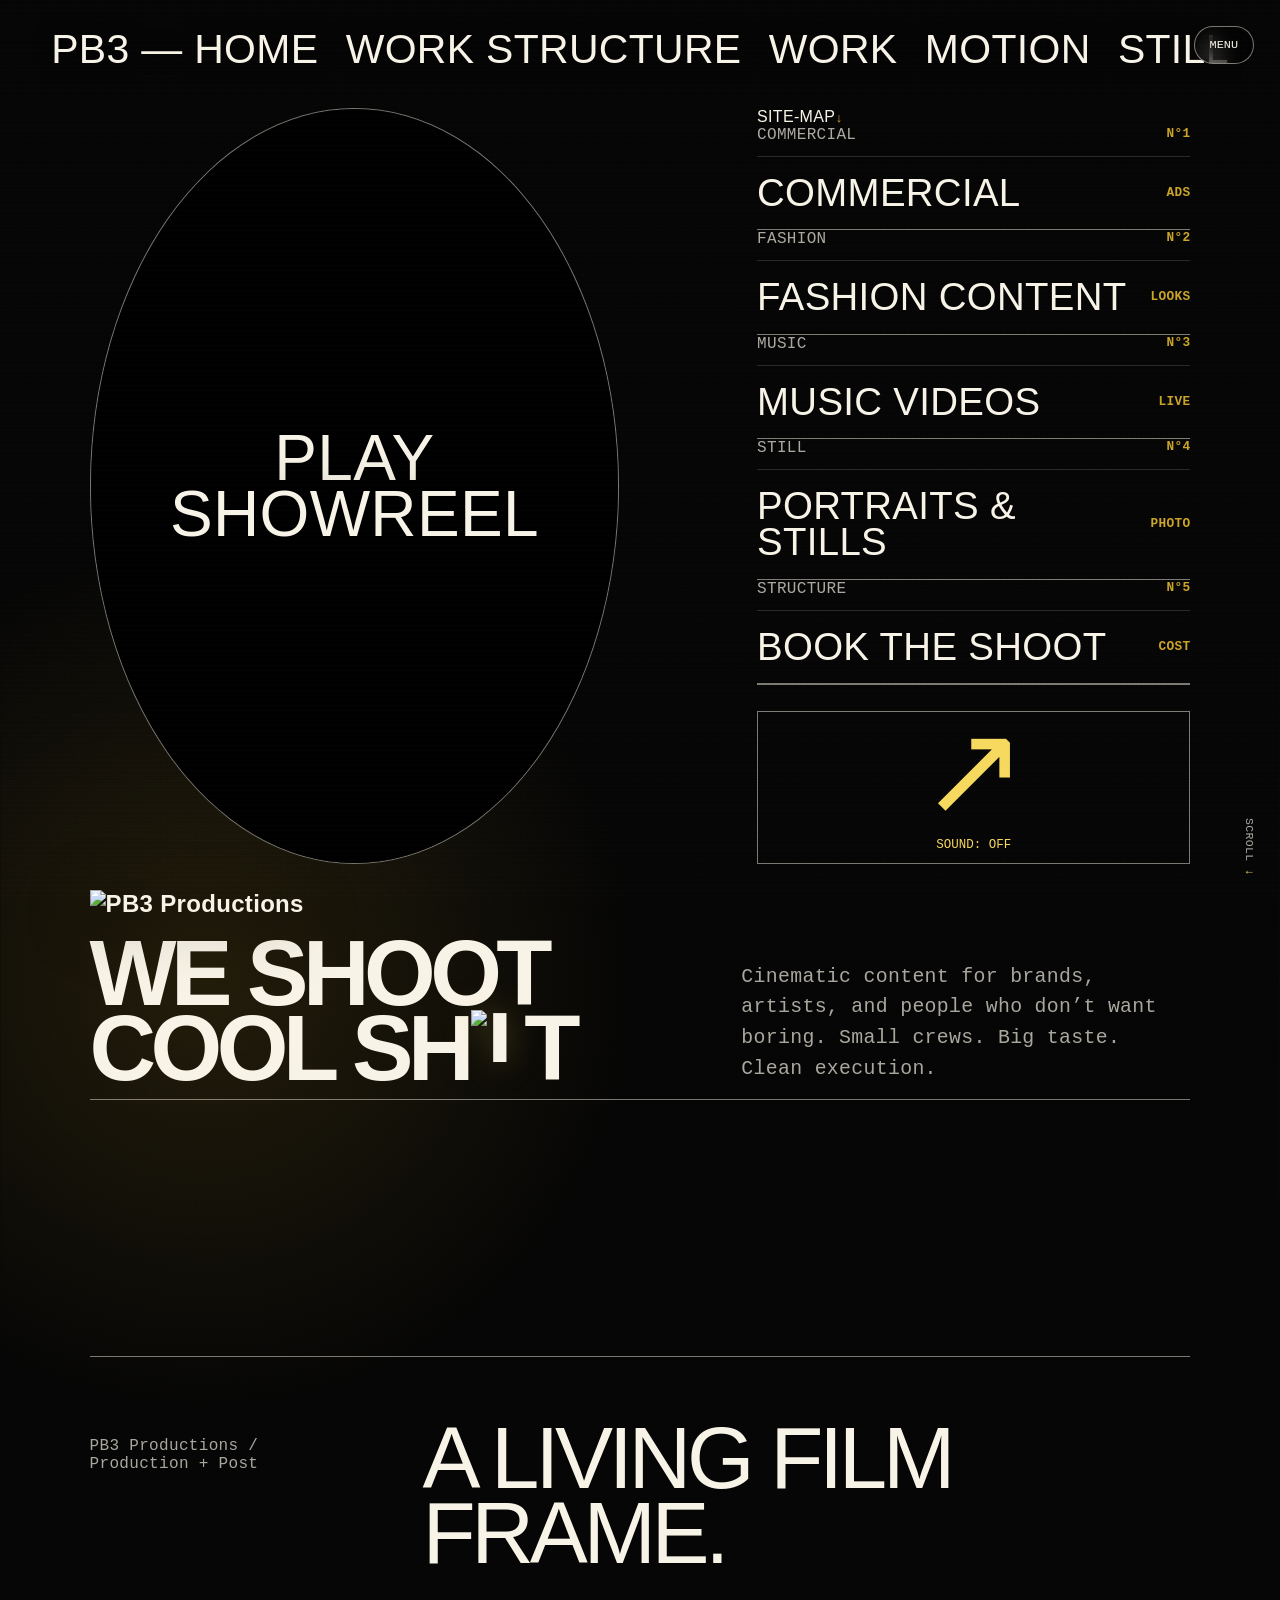
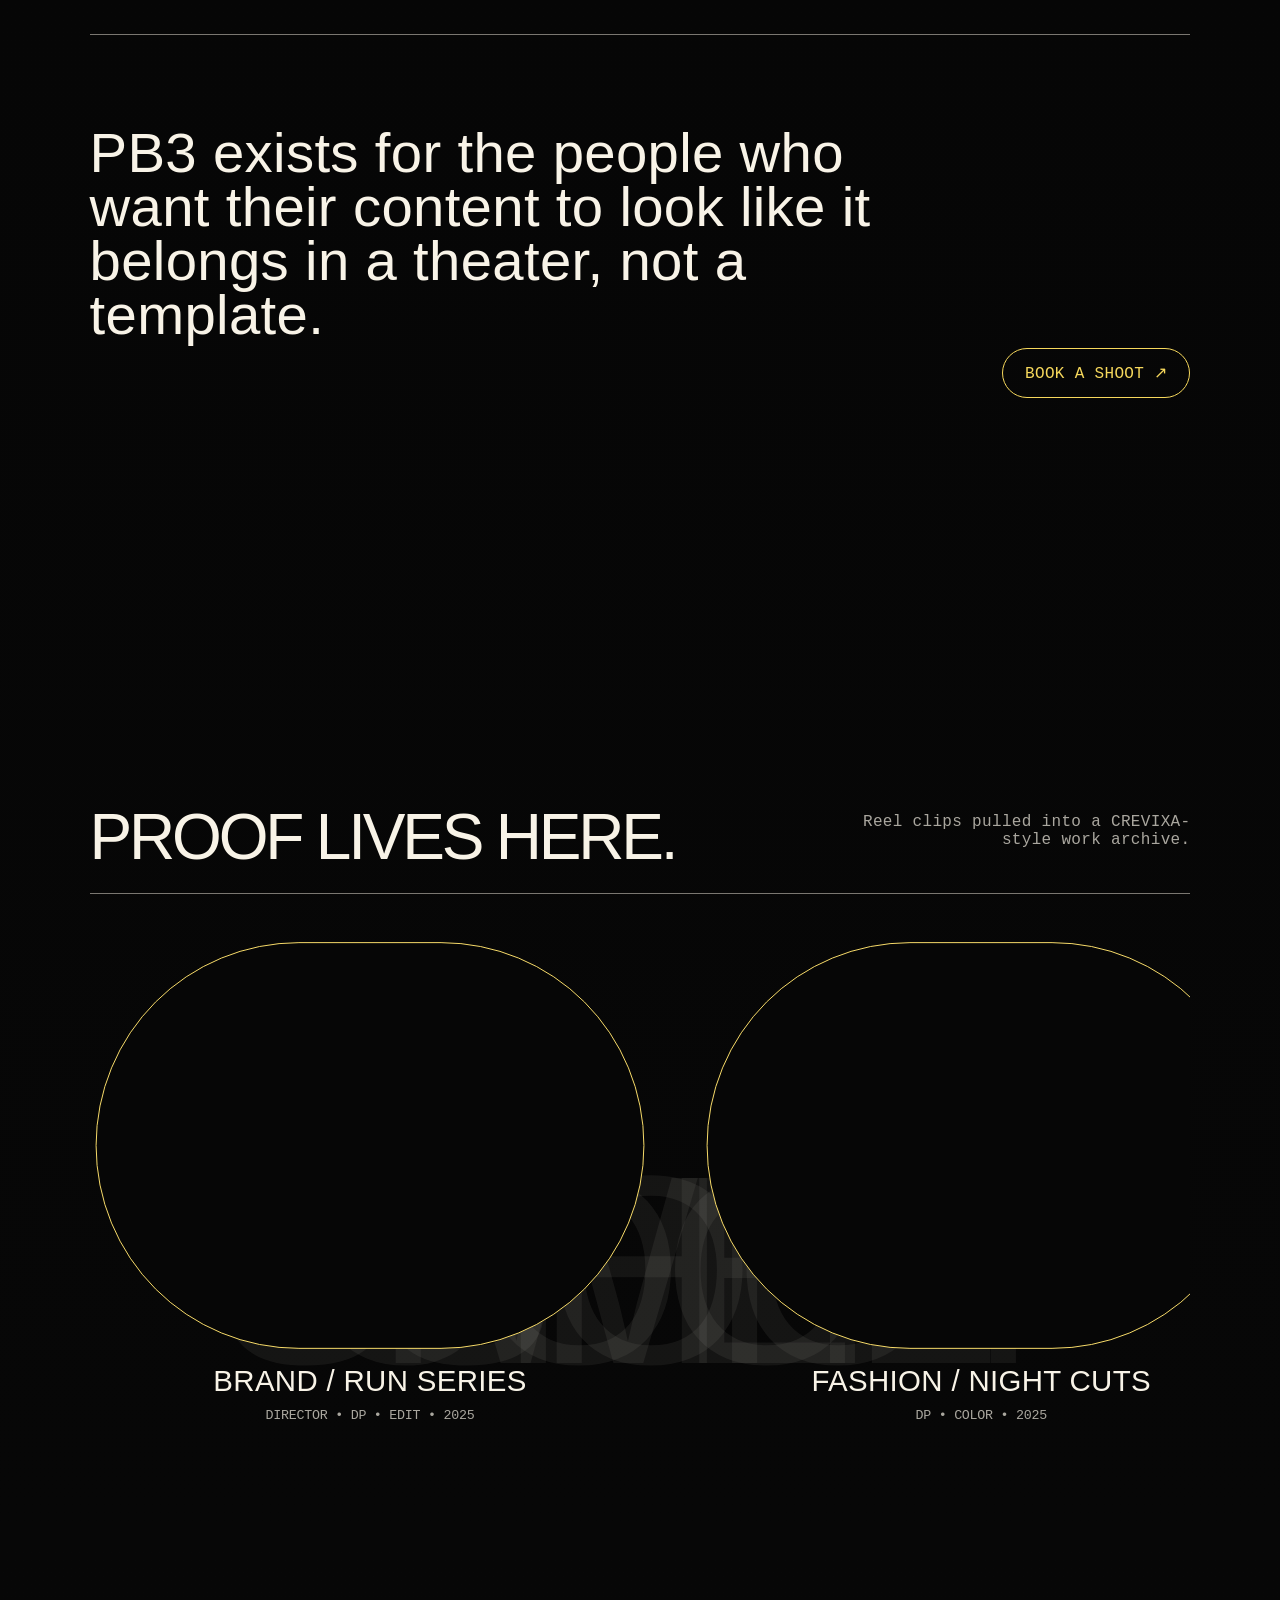
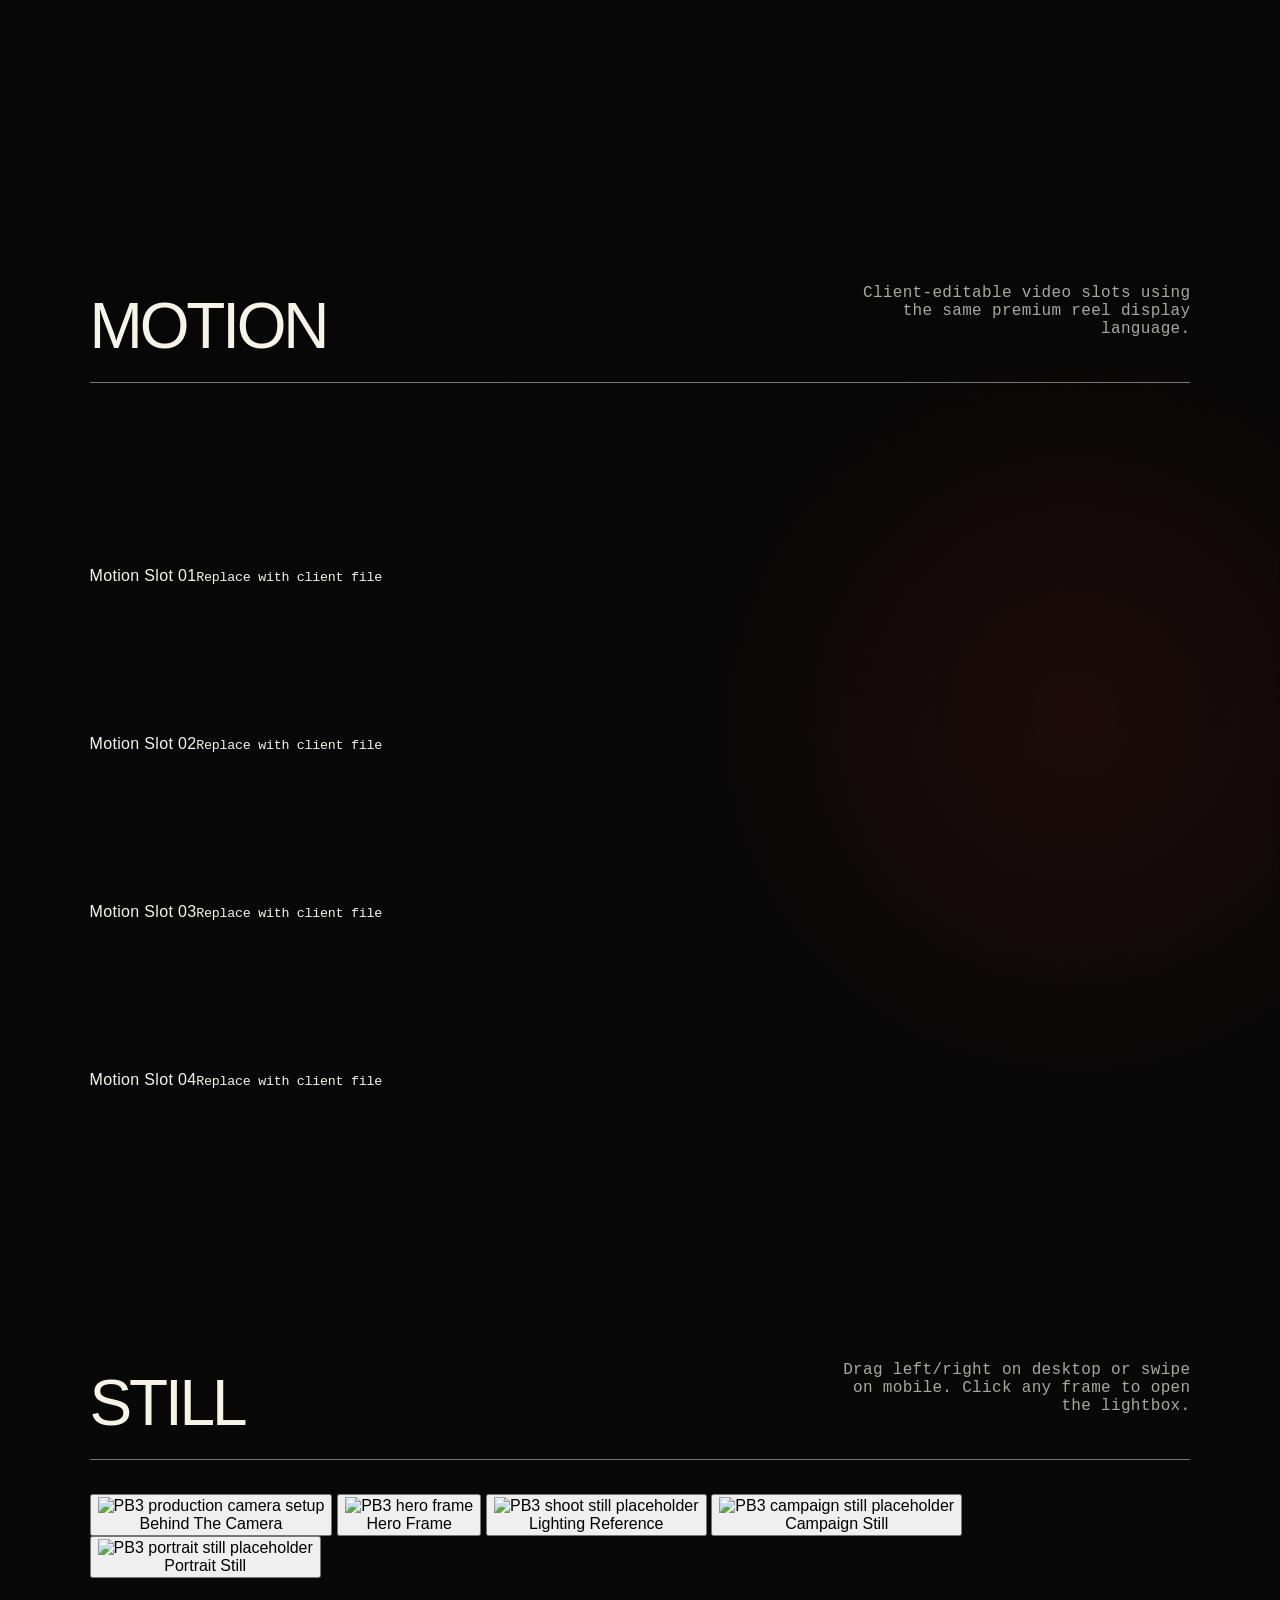
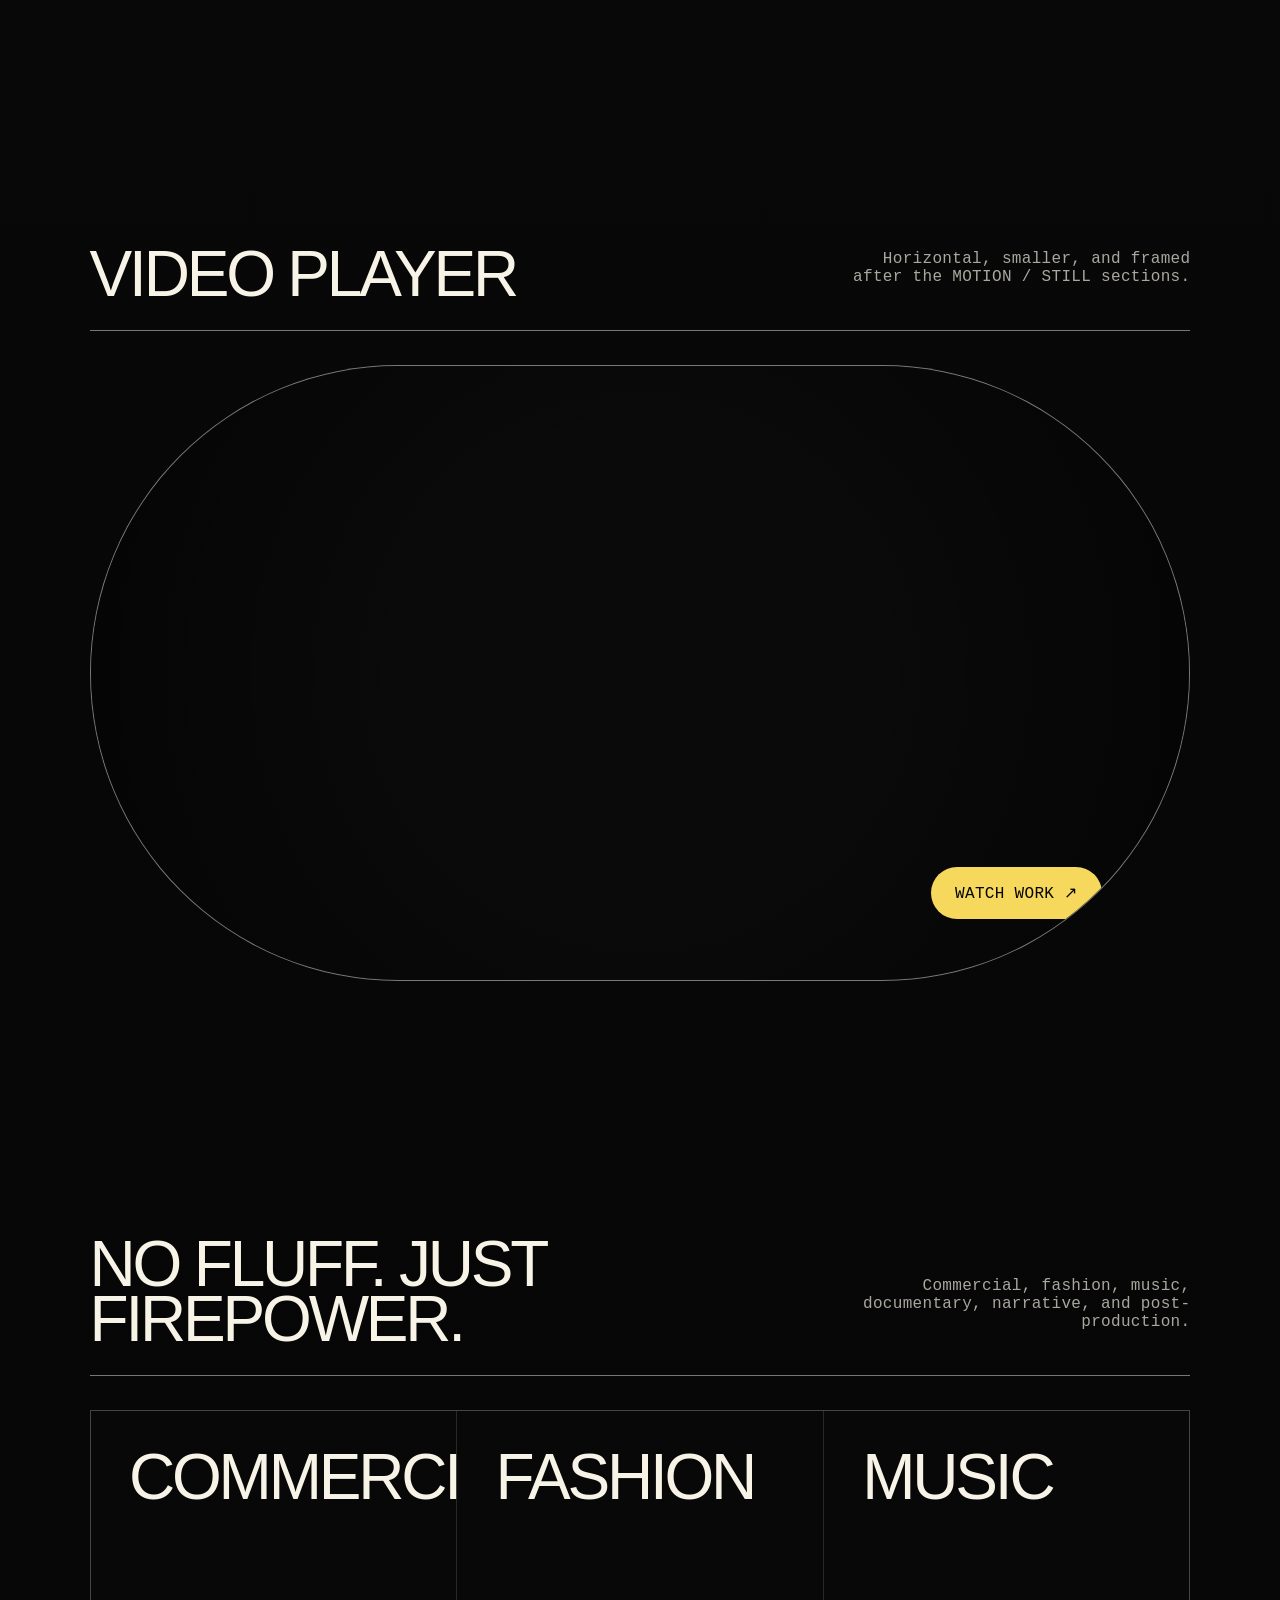
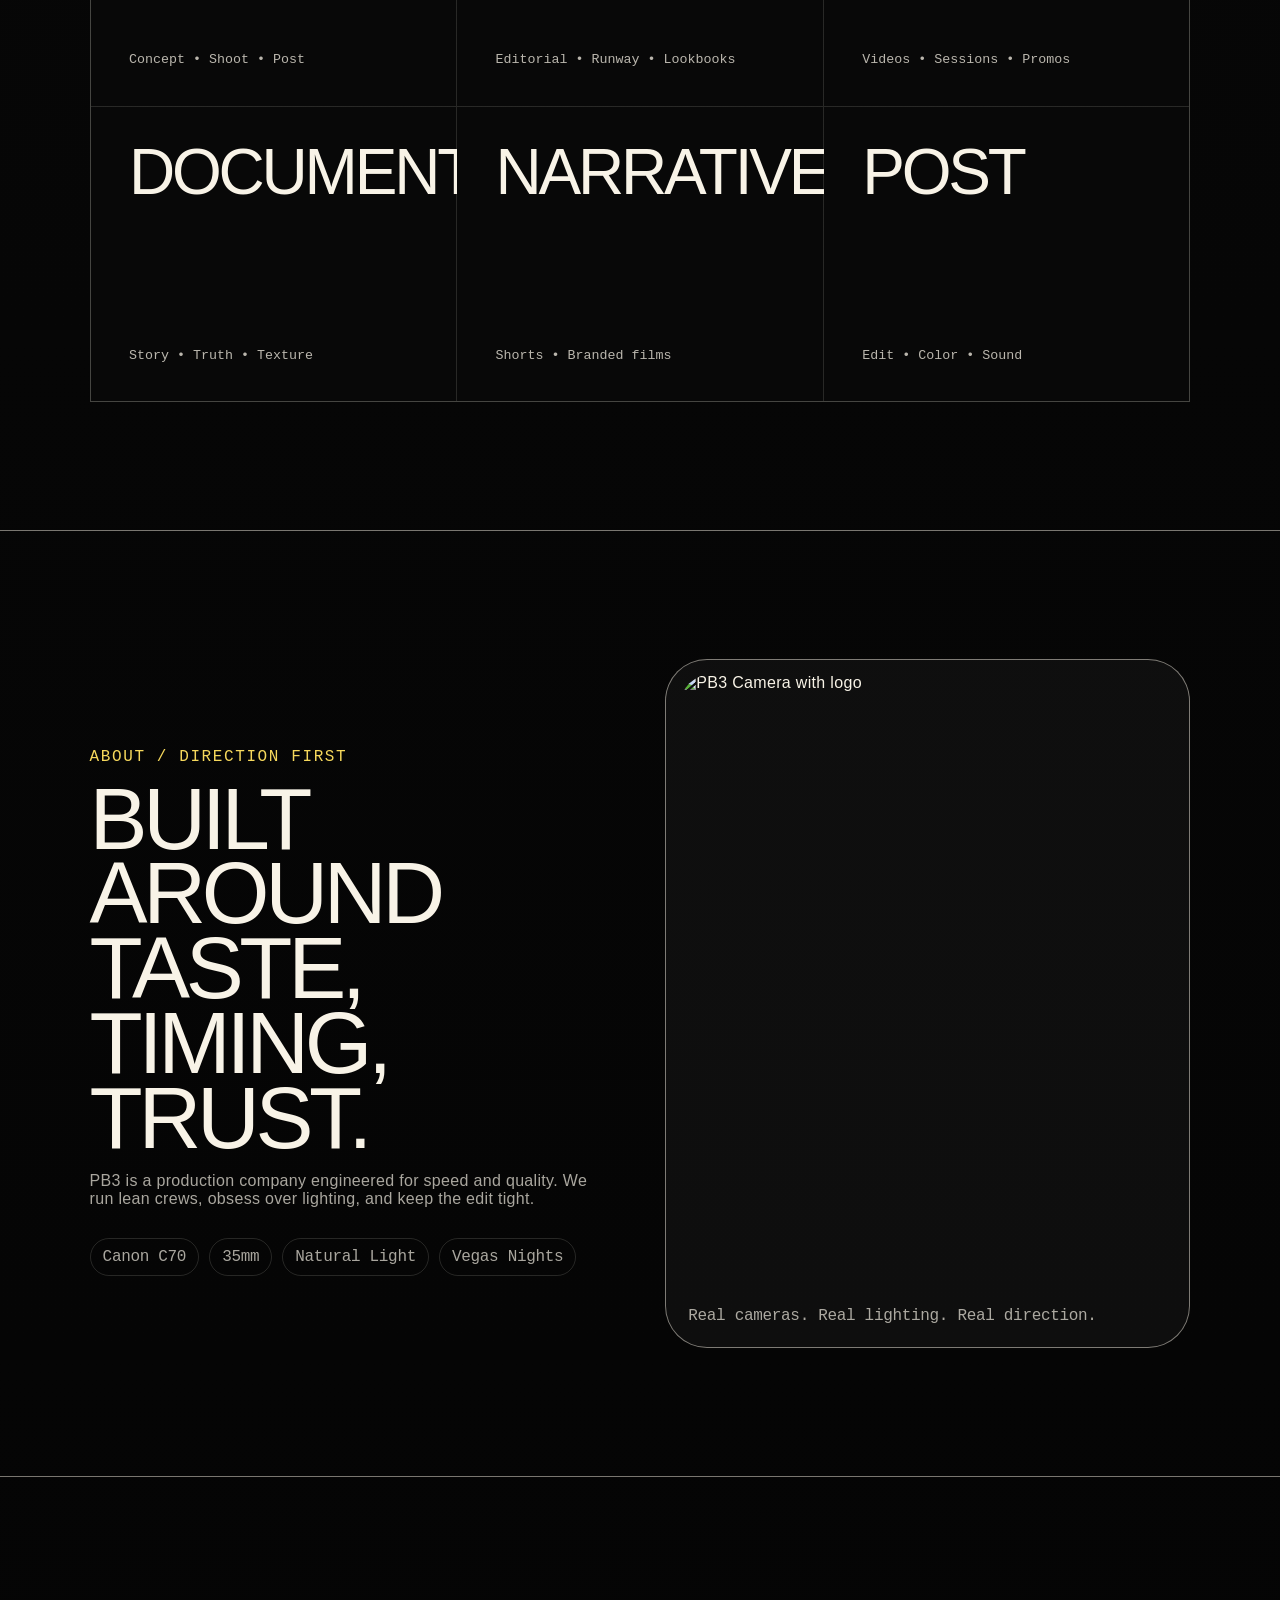
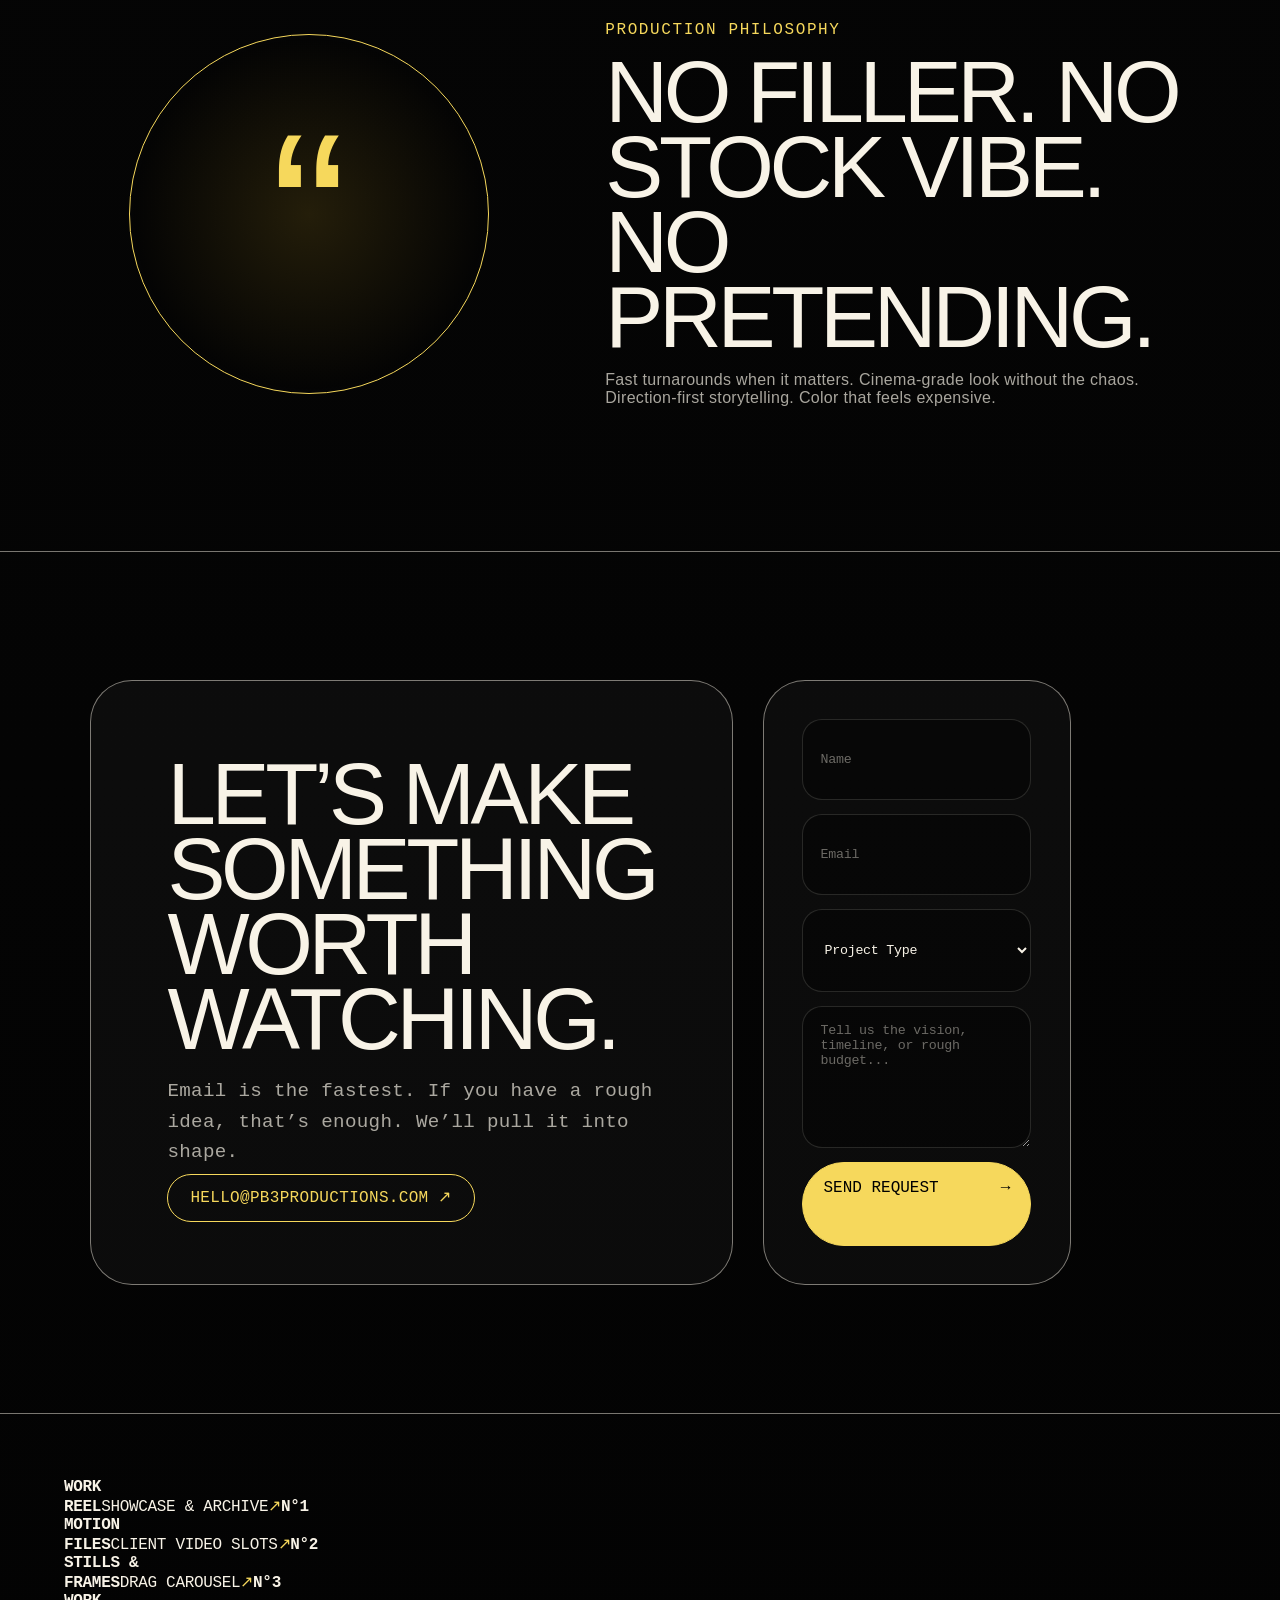
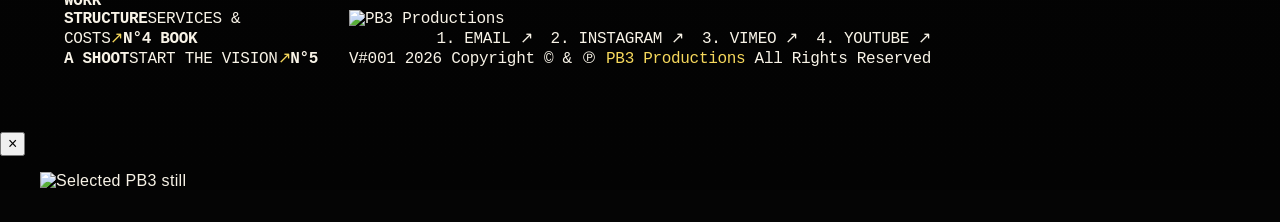
==== commit cec8e76e: "Set video player horizontal and load overrides" ====
--- a/index.html
+++ b/index.html
@@ -11,10 +11,12 @@
   <link rel="preconnect" href="https://fonts.gstatic.com" crossorigin />
   <link href="https://fonts.googleapis.com/css2?family=Antonio:wght@300;400;600;700&family=IBM+Plex+Mono:wght@300;400;500&display=swap" rel="stylesheet" />
   <link rel="stylesheet" href="styles.css" />
+  <link rel="stylesheet" href="overrides.css" />
 
   <script defer src="https://cdnjs.cloudflare.com/ajax/libs/gsap/3.12.5/gsap.min.js"></script>
   <script defer src="https://cdnjs.cloudflare.com/ajax/libs/gsap/3.12.5/ScrollTrigger.min.js"></script>
   <script defer src="script.js"></script>
+  <script defer src="enhancements.js"></script>
 </head>
 <body>
   <div class="grain" aria-hidden="true"></div>
@@ -230,9 +232,9 @@
     <section class="showreel section-shell reveal">
       <div class="section-heading-row compact-heading">
         <h2>VIDEO PLAYER</h2>
-        <p>Vertical, smaller, and framed after the MOTION / STILL sections.</p>
-      </div>
-      <a class="showreel__media vertical-player" href="#work" aria-label="Watch PB3 work reel">
+        <p>Horizontal, smaller, and framed after the MOTION / STILL sections.</p>
+      </div>
+      <a class="showreel__media horizontal-player" href="#work" aria-label="Watch PB3 work reel">
         <video autoplay muted loop playsinline preload="metadata" poster="https://lasvegaspartybuses.com/wp-content/uploads/2025/12/Untitled-design36.png">
           <source src="https://lasvegaspartybuses.com/wp-content/uploads/2025/12/Productions3.mp4" type="video/mp4" />
         </video>
